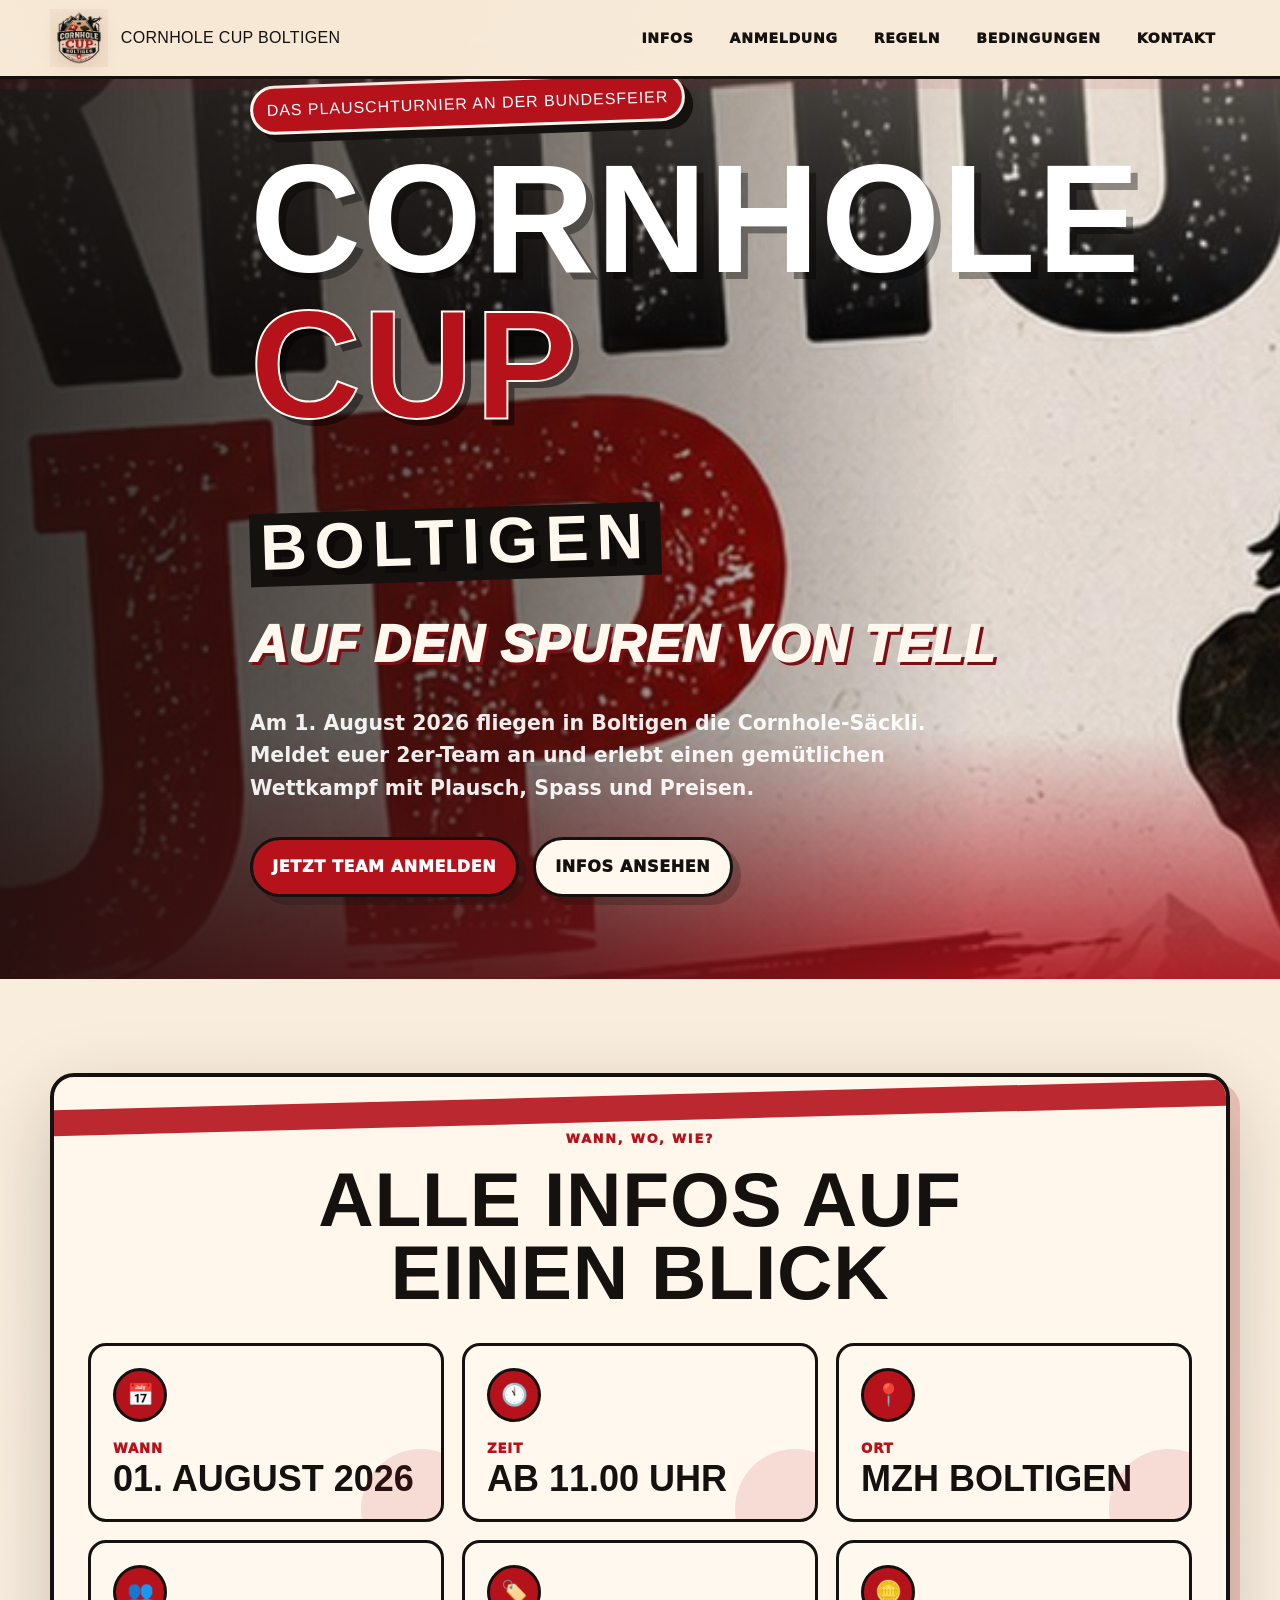
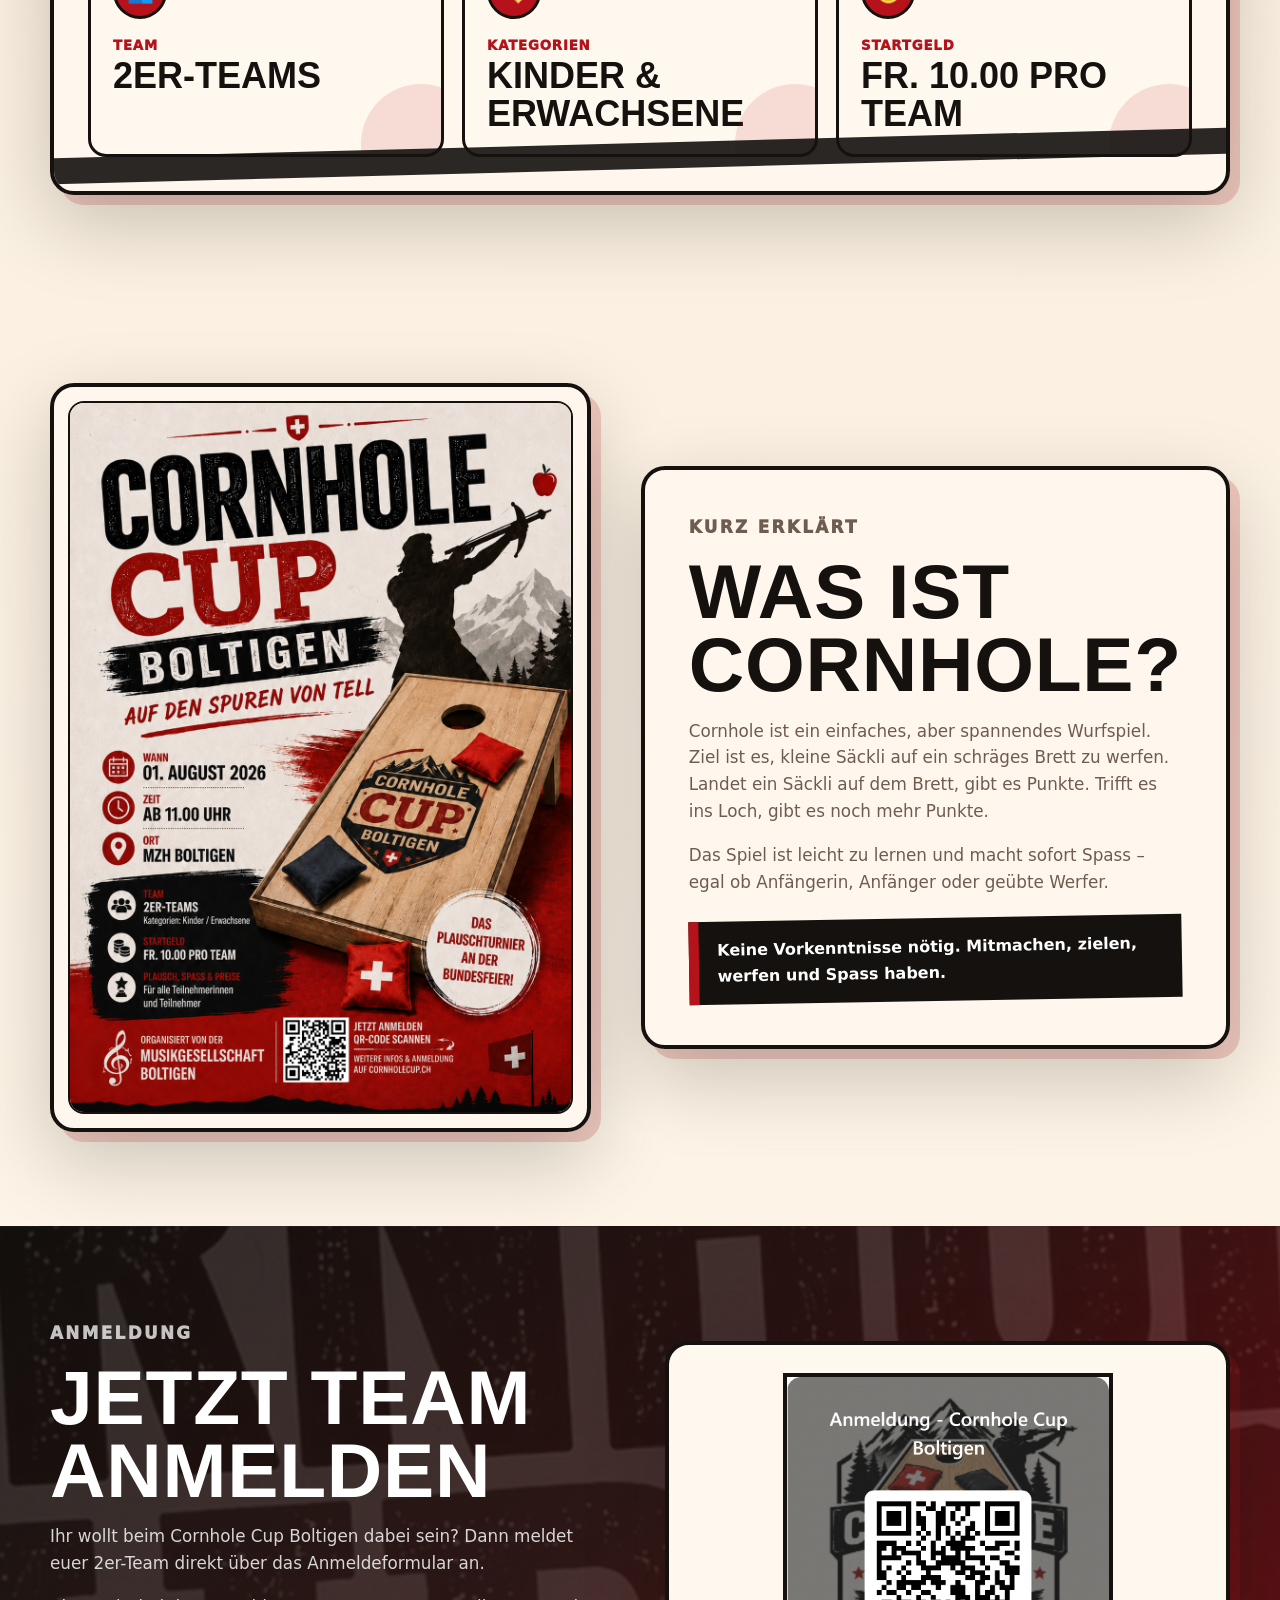
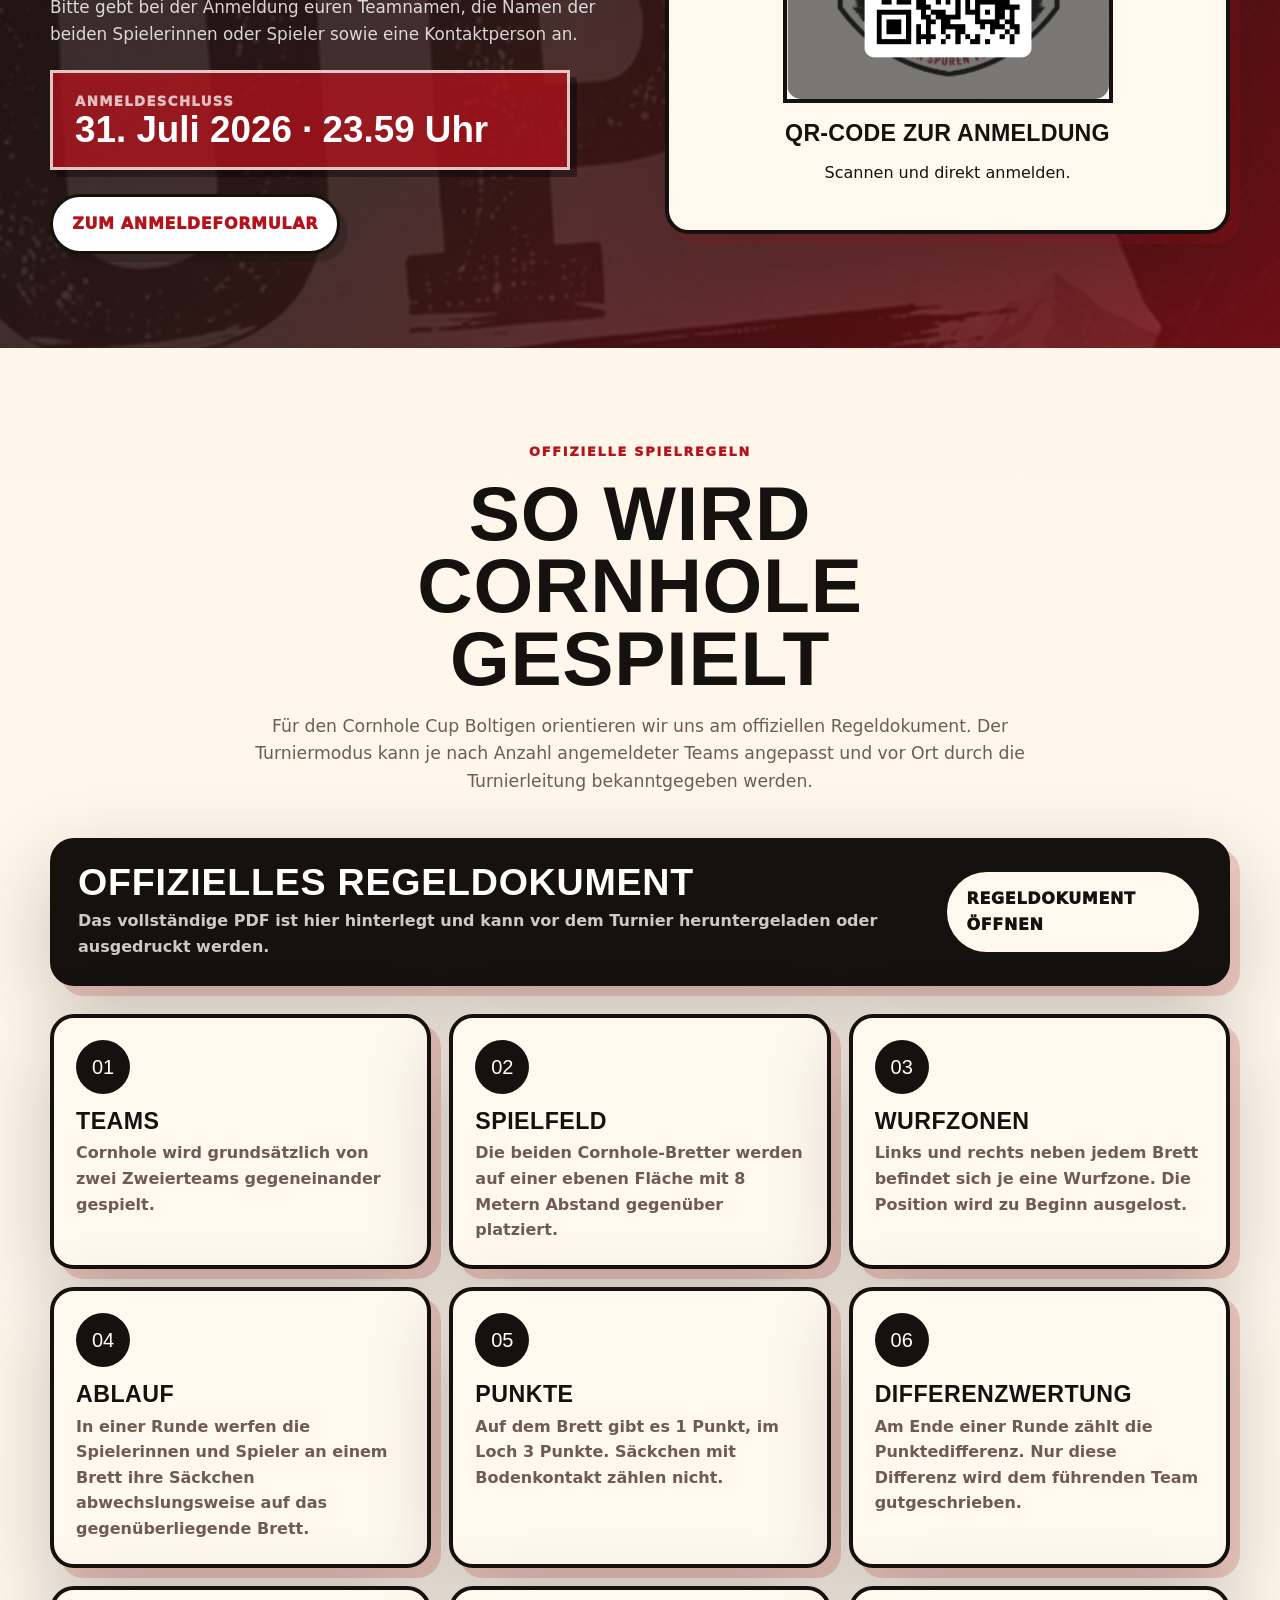
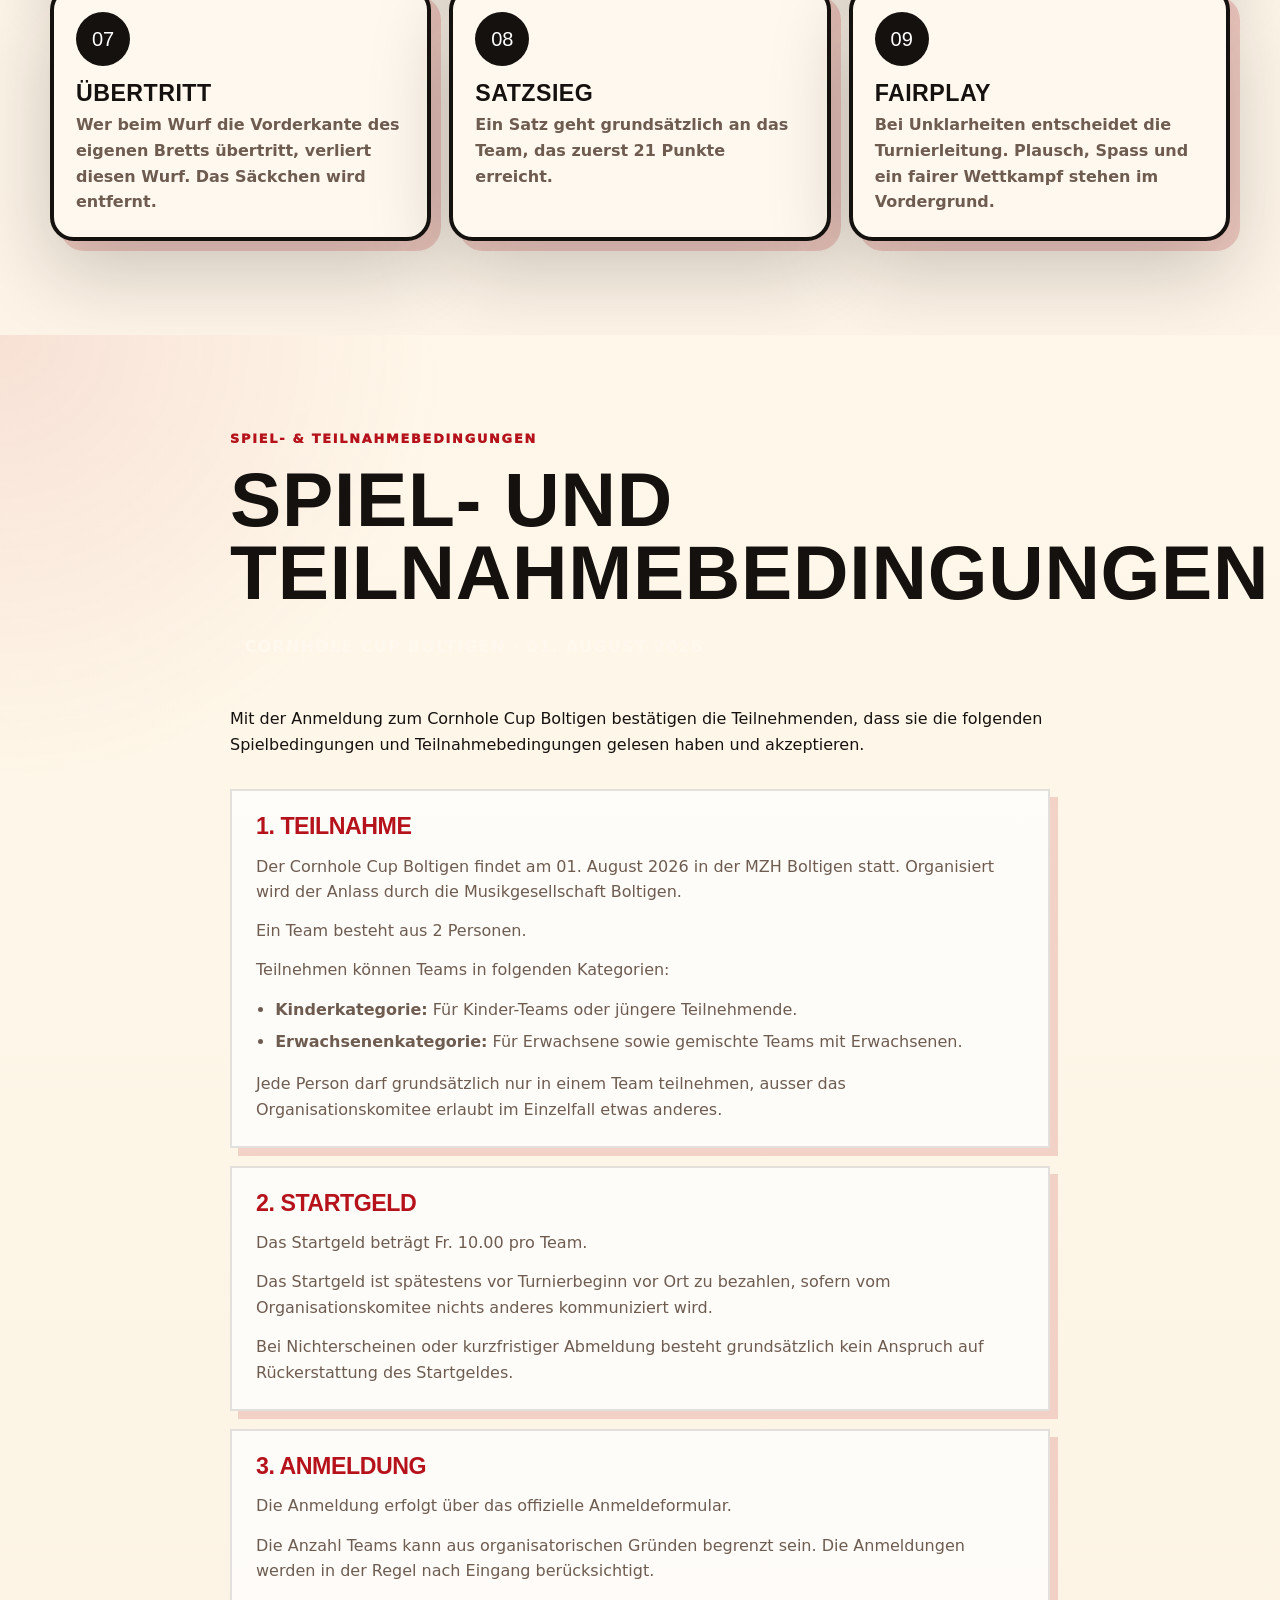
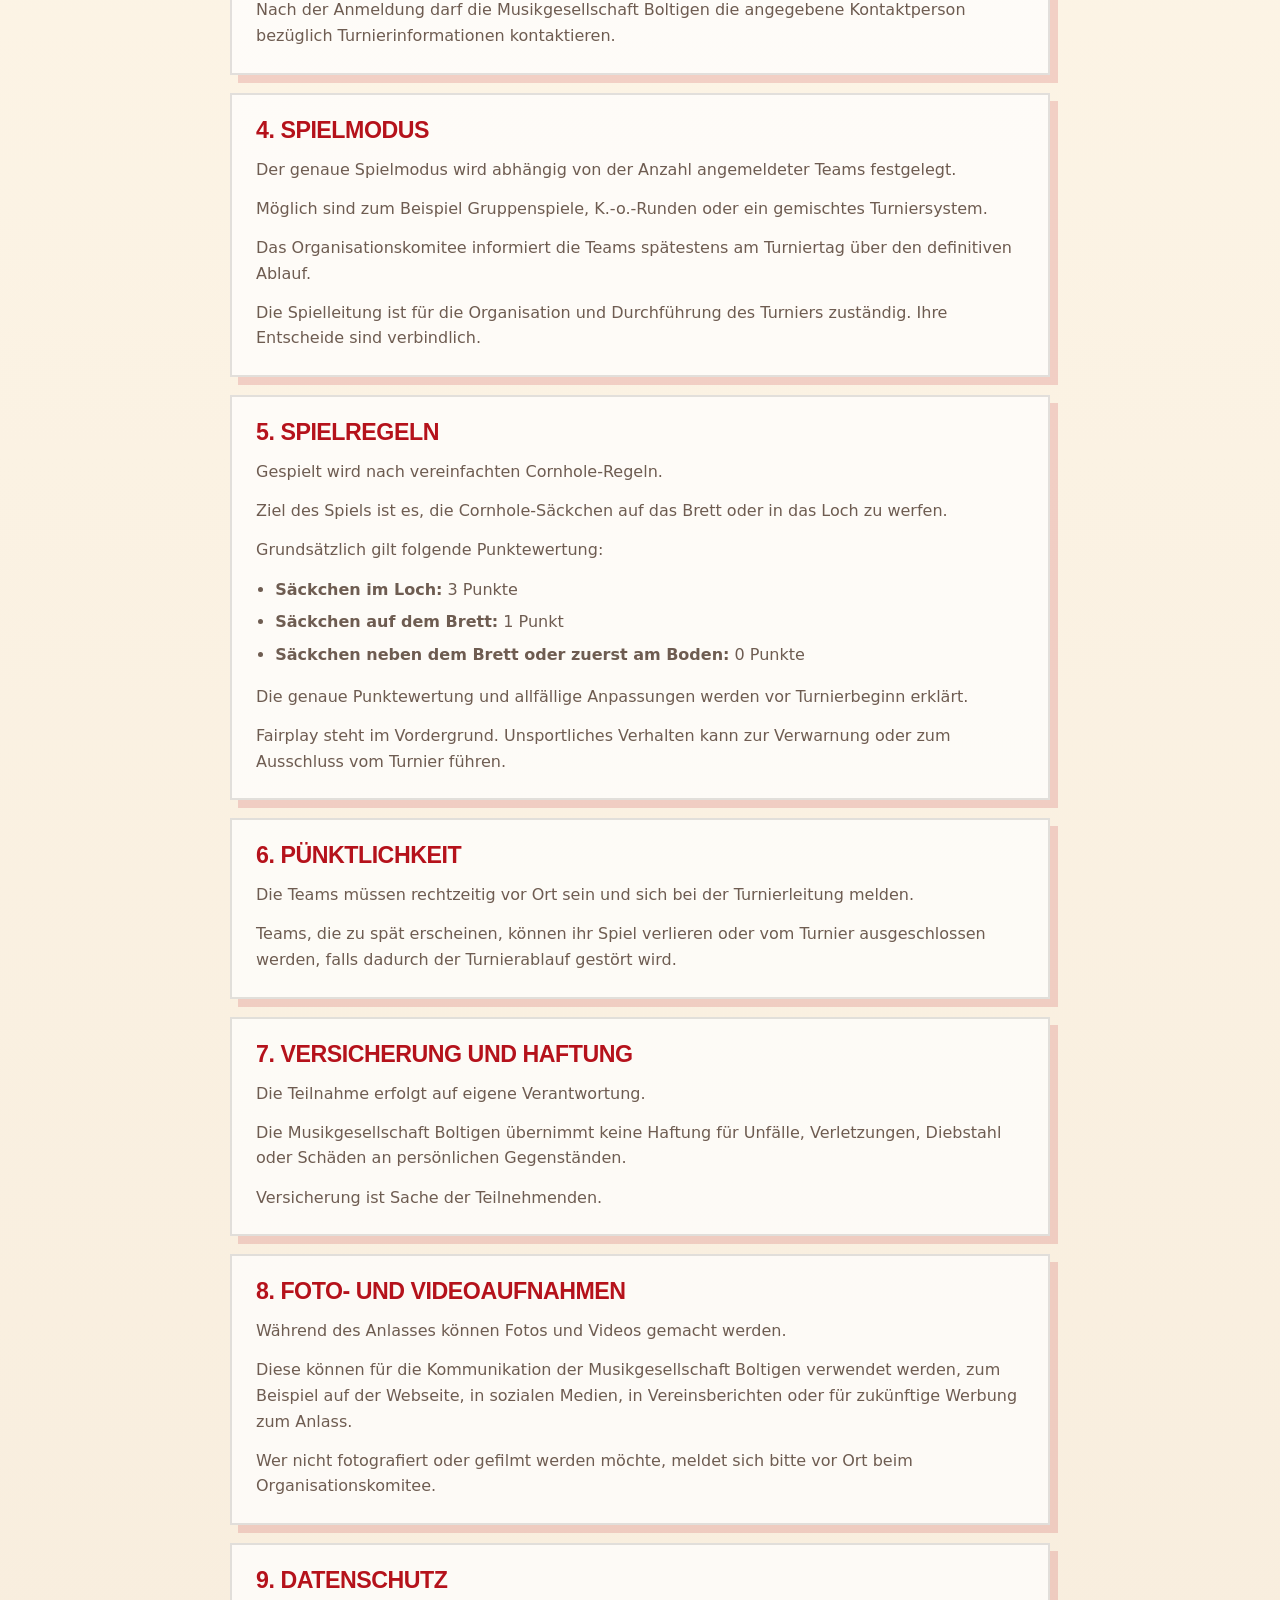
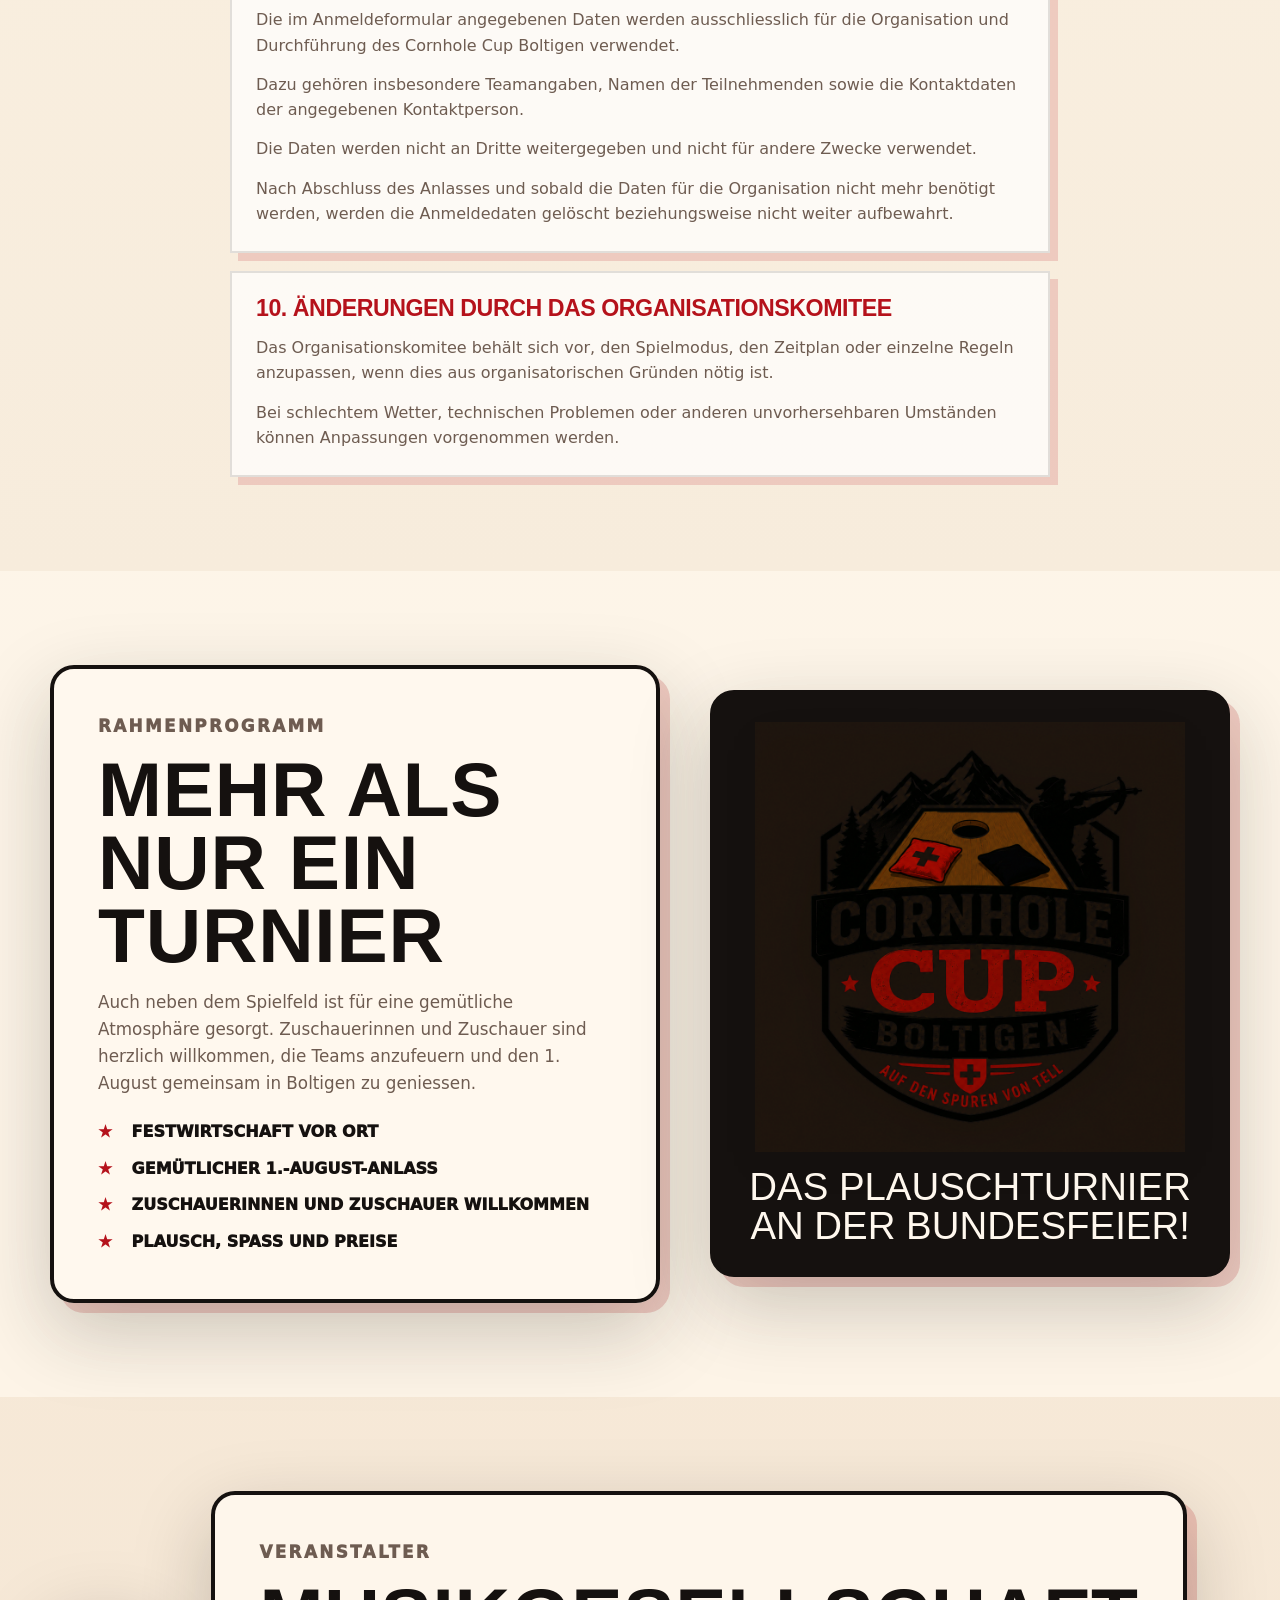
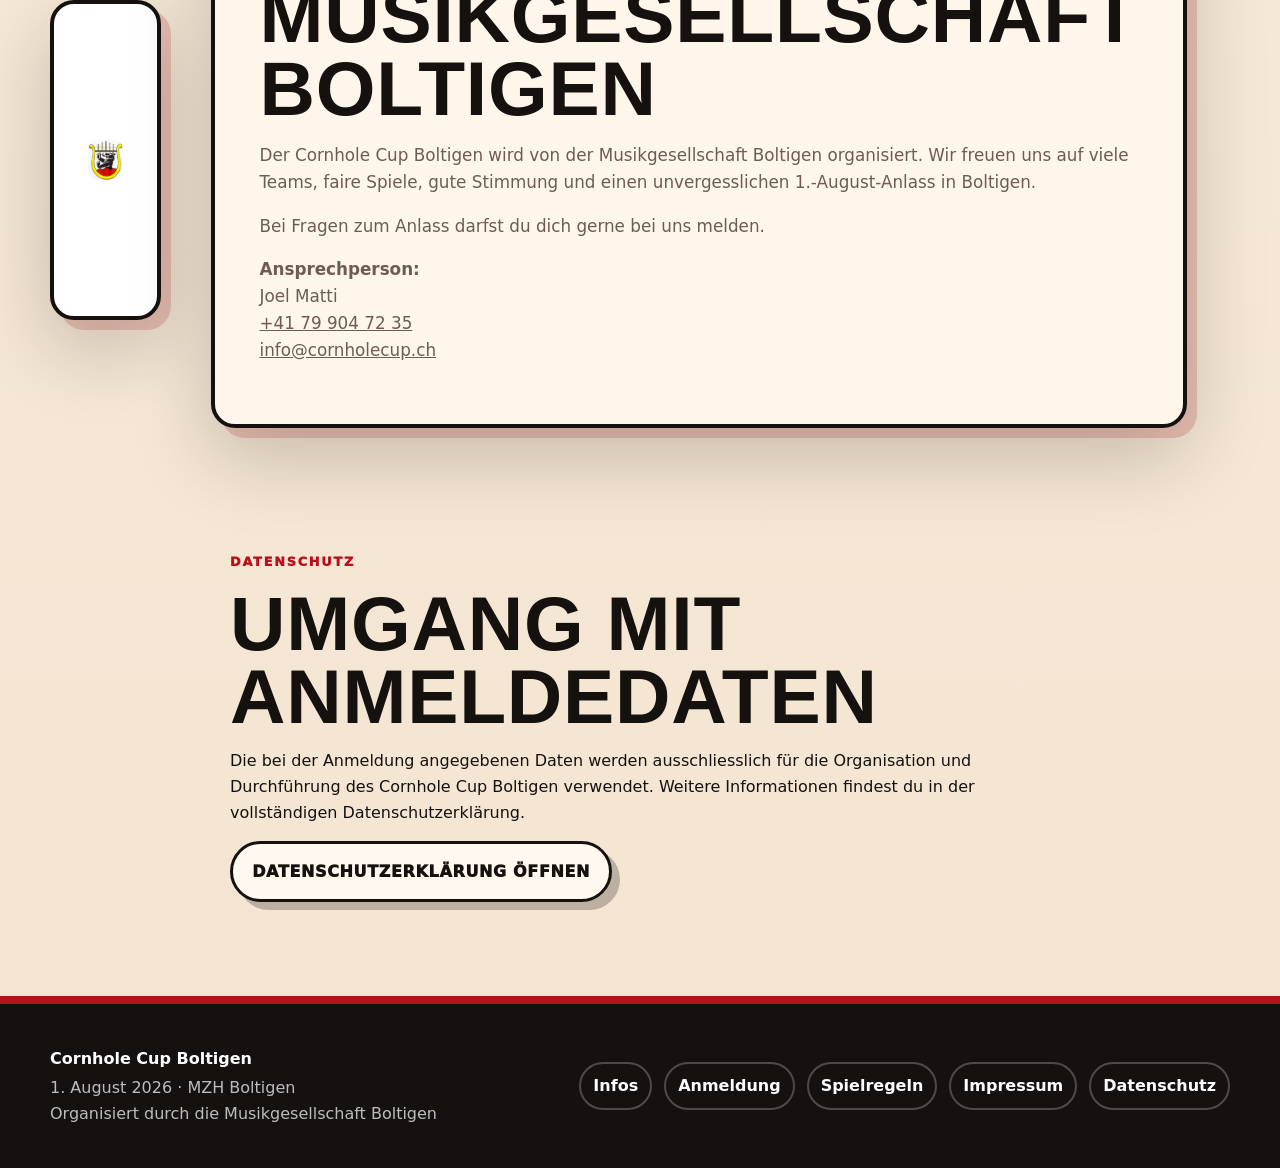
==== index.html @ d67d0577 "Update index.html" ====
<!doctype html>
<html lang="de-CH">
<head>
  <meta charset="utf-8" />
  <meta name="viewport" content="width=device-width, initial-scale=1" />
  <title>Cornhole Cup Boltigen 2026</title>
  <meta name="description" content="Cornhole Cup Boltigen am 1. August 2026 in der MZH Boltigen. Plauschturnier an der Bundesfeier für 2er-Teams, organisiert von der Musikgesellschaft Boltigen." />
  <meta name="theme-color" content="#b5121b" />
  <meta property="og:title" content="Cornhole Cup Boltigen 2026" />
  <meta property="og:description" content="Auf den Spuren von Tell: Cornhole Cup am 1. August 2026 in der MZH Boltigen. Jetzt 2er-Team anmelden." />
  <meta property="og:type" content="website" />
  <meta property="og:image" content="assets/social-teaser.jpg" />
  <link rel="icon" href="assets/favicon.svg" type="image/svg+xml" />
  <link rel="stylesheet" href="style.css" />
  <script defer src="script.js"></script>
  <script type="application/ld+json">
  {
    "@context": "https://schema.org",
    "@type": "SportsEvent",
    "name": "Cornhole Cup Boltigen",
    "description": "Cornhole Cup Boltigen am 1. August 2026 in der MZH Boltigen. 2er-Teams, Kategorien Kinder und Erwachsene, organisiert durch die Musikgesellschaft Boltigen.",
    "startDate": "2026-08-01T11:00:00+02:00",
    "eventAttendanceMode": "https://schema.org/OfflineEventAttendanceMode",
    "eventStatus": "https://schema.org/EventScheduled",
    "location": { "@type": "Place", "name": "MZH Boltigen", "address": "Boltigen, Schweiz" },
    "organizer": { "@type": "Organization", "name": "Musikgesellschaft Boltigen", "email": "info@cornholecup.ch" },
    "offers": { "@type": "Offer", "price": "10.00", "priceCurrency": "CHF", "url": "https://forms.office.com/e/dQCQEpTSBh" },
    "url": "https://forms.office.com/e/dQCQEpTSBh"
  }
  </script>
</head>
<body>
  <a class="skip-link" href="#main">Direkt zum Inhalt</a>

  <header class="site-header" id="home">
    <nav class="nav wrap" aria-label="Hauptnavigation">
      <a class="brand" href="index.html#home" aria-label="Cornhole Cup Boltigen Startseite">
        <img src="assets/logo-cornhole-cup.png" alt="Cornhole Cup Boltigen Logo" />
        <span>Cornhole Cup Boltigen</span>
      </a>
      <button class="nav-toggle" aria-expanded="false" aria-controls="nav-links">Menü</button>
      <div class="nav-links" id="nav-links">
        <a href="#infos">Infos</a>
        <a href="#anmeldung">Anmeldung</a>
        <a href="#regeln">Regeln</a>
        <a href="#bedingungen">Bedingungen</a>
        <a href="#kontakt">Kontakt</a>
      </div>
    </nav>
  </header>

  <main id="main">
    <section class="hero">
      <div class="hero-poster" role="img" aria-label="Cornhole Cup Boltigen – Auf den Spuren von Tell"></div>
      <div class="wrap hero-content reveal">
        <p class="stamp">Das Plauschturnier an der Bundesfeier</p>
        <h1><span>Cornhole</span><strong>Cup</strong><em>Boltigen</em></h1>
        <p class="slogan">Auf den Spuren von Tell</p>
        <p class="lead">Am 1. August 2026 fliegen in Boltigen die Cornhole-Säckli. Meldet euer 2er-Team an und erlebt einen gemütlichen Wettkampf mit Plausch, Spass und Preisen.</p>
        <div class="hero-actions">
          <a class="button primary" href="https://forms.office.com/r/FB6ke23KGV" target="_blank" rel="noopener">Jetzt Team anmelden</a>
          <a class="button secondary" href="#infos">Infos ansehen</a>
        </div>
      </div>
    </section>

    <section class="section quick-facts" id="infos">
      <div class="wrap">
        <div class="poster-panel reveal">
          <div class="panel-title">
            <p class="eyebrow">Wann, wo, wie?</p>
            <h2>Alle Infos auf einen Blick</h2>
          </div>
          <div class="fact-grid">
            <article class="fact"><span class="fact-icon">📅</span><small>Wann</small><strong>01. August 2026</strong></article>
            <article class="fact"><span class="fact-icon">🕚</span><small>Zeit</small><strong>ab 11.00 Uhr</strong></article>
            <article class="fact"><span class="fact-icon">📍</span><small>Ort</small><strong>MZH Boltigen</strong></article>
            <article class="fact"><span class="fact-icon">👥</span><small>Team</small><strong>2er-Teams</strong></article>
            <article class="fact"><span class="fact-icon">🏷️</span><small>Kategorien</small><strong>Kinder & Erwachsene</strong></article>
            <article class="fact"><span class="fact-icon">🪙</span><small>Startgeld</small><strong>Fr. 10.00 pro Team</strong></article>
          </div>
        </div>
      </div>
    </section>

    <section class="section split-section" id="was-ist-cornhole">
      <div class="wrap split">
        <div class="teaser-card reveal">
          <img src="assets/Flyer_V1.png" alt="Cornhole Cup Boltigen Teaser mit Board und Tell-Silhouette" />
        </div>
        <div class="text-block reveal">
          <p class="eyebrow">Kurz erklärt</p>
          <h2>Was ist Cornhole?</h2>
          <p>Cornhole ist ein einfaches, aber spannendes Wurfspiel. Ziel ist es, kleine Säckli auf ein schräges Brett zu werfen. Landet ein Säckli auf dem Brett, gibt es Punkte. Trifft es ins Loch, gibt es noch mehr Punkte.</p>
          <p>Das Spiel ist leicht zu lernen und macht sofort Spass – egal ob Anfängerin, Anfänger oder geübte Werfer.</p>
          <div class="callout">Keine Vorkenntnisse nötig. Mitmachen, zielen, werfen und Spass haben.</div>
        </div>
      </div>
    </section>

    <section class="section registration" id="anmeldung">
      <div class="wrap registration-grid">
        <div class="registration-copy reveal">
          <p class="eyebrow light">Anmeldung</p>
          <h2>Jetzt Team anmelden</h2>
          <p>Ihr wollt beim Cornhole Cup Boltigen dabei sein? Dann meldet euer 2er-Team direkt über das Anmeldeformular an.</p>
          <p>Bitte gebt bei der Anmeldung euren Teamnamen, die Namen der beiden Spielerinnen oder Spieler sowie eine Kontaktperson an.</p>
          <div class="deadline-box">
            <small>Anmeldeschluss</small>
            <strong>31. Juli 2026 · 23.59 Uhr</strong>
          </div>
          <a class="button primary light-button" href="https://forms.office.com/r/FB6ke23KGV" target="_blank" rel="noopener">Zum Anmeldeformular</a>
        </div>
        <div class="qr-card reveal">
          <img src="assets/qr-anmeldung.png" alt="QR-Code zur Anmeldung für den Cornhole Cup Boltigen" />
          <h3>QR-Code zur Anmeldung</h3>
          <p>Scannen und direkt anmelden.</p>
        </div>
      </div>
    </section>

    <section class="section rules" id="regeln">
      <div class="wrap">
        <div class="section-heading reveal">
          <p class="eyebrow">Offizielle Spielregeln</p>
          <h2>So wird Cornhole gespielt</h2>
          <p>Für den Cornhole Cup Boltigen orientieren wir uns am offiziellen Regeldokument. Der Turniermodus kann je nach Anzahl angemeldeter Teams angepasst und vor Ort durch die Turnierleitung bekanntgegeben werden.</p>
        </div>
        <div class="rules-intro reveal">
          <div>
            <strong>Offizielles Regeldokument</strong>
            <p>Das vollständige PDF ist hier hinterlegt und kann vor dem Turnier heruntergeladen oder ausgedruckt werden.</p>
          </div>
          <a class="button secondary" href="assets/sg_ch_regeln_online.pdf" target="_blank" rel="noopener">Regeldokument öffnen</a>
        </div>
        <div class="rules-grid official-rules-grid">
          <article class="rule reveal"><span>01</span><h3>Teams</h3><p>Cornhole wird grundsätzlich von zwei Zweierteams gegeneinander gespielt.</p></article>
          <article class="rule reveal"><span>02</span><h3>Spielfeld</h3><p>Die beiden Cornhole-Bretter werden auf einer ebenen Fläche mit 8 Metern Abstand gegenüber platziert.</p></article>
          <article class="rule reveal"><span>03</span><h3>Wurfzonen</h3><p>Links und rechts neben jedem Brett befindet sich je eine Wurfzone. Die Position wird zu Beginn ausgelost.</p></article>
          <article class="rule reveal"><span>04</span><h3>Ablauf</h3><p>In einer Runde werfen die Spielerinnen und Spieler an einem Brett ihre Säckchen abwechslungsweise auf das gegenüberliegende Brett.</p></article>
          <article class="rule reveal"><span>05</span><h3>Punkte</h3><p>Auf dem Brett gibt es 1 Punkt, im Loch 3 Punkte. Säckchen mit Bodenkontakt zählen nicht.</p></article>
          <article class="rule reveal"><span>06</span><h3>Differenzwertung</h3><p>Am Ende einer Runde zählt die Punktedifferenz. Nur diese Differenz wird dem führenden Team gutgeschrieben.</p></article>
          <article class="rule reveal"><span>07</span><h3>Übertritt</h3><p>Wer beim Wurf die Vorderkante des eigenen Bretts übertritt, verliert diesen Wurf. Das Säckchen wird entfernt.</p></article>
          <article class="rule reveal"><span>08</span><h3>Satzsieg</h3><p>Ein Satz geht grundsätzlich an das Team, das zuerst 21 Punkte erreicht.</p></article>
          <article class="rule reveal"><span>09</span><h3>Fairplay</h3><p>Bei Unklarheiten entscheidet die Turnierleitung. Plausch, Spass und ein fairer Wettkampf stehen im Vordergrund.</p></article>
        </div>
      </div>
    </section>

    <section class="section conditions" id="bedingungen">
      <div class="wrap narrow reveal">
        <p class="eyebrow">Spiel- & Teilnahmebedingungen</p>
        <h2>Spiel- und Teilnahmebedingungen</h2>
        <p class="conditions-intro">
          Cornhole Cup Boltigen · 01. August 2026
        </p>
    
        <p>
          Mit der Anmeldung zum Cornhole Cup Boltigen bestätigen die Teilnehmenden,
          dass sie die folgenden Spielbedingungen und Teilnahmebedingungen gelesen
          haben und akzeptieren.
        </p>
    
        <div class="conditions-list">
          <article class="condition-item">
            <h3>1. Teilnahme</h3>
            <p>
              Der Cornhole Cup Boltigen findet am 01. August 2026 in der MZH Boltigen statt.
              Organisiert wird der Anlass durch die Musikgesellschaft Boltigen.
            </p>
            <p>
              Ein Team besteht aus 2 Personen.
            </p>
            <p>
              Teilnehmen können Teams in folgenden Kategorien:
            </p>
            <ul>
              <li>
                <strong>Kinderkategorie:</strong>
                Für Kinder-Teams oder jüngere Teilnehmende.
              </li>
              <li>
                <strong>Erwachsenenkategorie:</strong>
                Für Erwachsene sowie gemischte Teams mit Erwachsenen.
              </li>
            </ul>
            <p>
              Jede Person darf grundsätzlich nur in einem Team teilnehmen, ausser das
              Organisationskomitee erlaubt im Einzelfall etwas anderes.
            </p>
          </article>
    
          <article class="condition-item">
            <h3>2. Startgeld</h3>
            <p>
              Das Startgeld beträgt Fr. 10.00 pro Team.
            </p>
            <p>
              Das Startgeld ist spätestens vor Turnierbeginn vor Ort zu bezahlen, sofern
              vom Organisationskomitee nichts anderes kommuniziert wird.
            </p>
            <p>
              Bei Nichterscheinen oder kurzfristiger Abmeldung besteht grundsätzlich kein
              Anspruch auf Rückerstattung des Startgeldes.
            </p>
          </article>
    
          <article class="condition-item">
            <h3>3. Anmeldung</h3>
            <p>
              Die Anmeldung erfolgt über das offizielle Anmeldeformular.
            </p>
            <p>
              Die Anzahl Teams kann aus organisatorischen Gründen begrenzt sein. Die
              Anmeldungen werden in der Regel nach Eingang berücksichtigt.
            </p>
            <p>
              Nach der Anmeldung darf die Musikgesellschaft Boltigen die angegebene
              Kontaktperson bezüglich Turnierinformationen kontaktieren.
            </p>
          </article>
    
          <article class="condition-item">
            <h3>4. Spielmodus</h3>
            <p>
              Der genaue Spielmodus wird abhängig von der Anzahl angemeldeter Teams festgelegt.
            </p>
            <p>
              Möglich sind zum Beispiel Gruppenspiele, K.-o.-Runden oder ein gemischtes
              Turniersystem.
            </p>
            <p>
              Das Organisationskomitee informiert die Teams spätestens am Turniertag über
              den definitiven Ablauf.
            </p>
            <p>
              Die Spielleitung ist für die Organisation und Durchführung des Turniers zuständig.
              Ihre Entscheide sind verbindlich.
            </p>
          </article>
    
          <article class="condition-item">
            <h3>5. Spielregeln</h3>
            <p>
              Gespielt wird nach vereinfachten Cornhole-Regeln.
            </p>
            <p>
              Ziel des Spiels ist es, die Cornhole-Säckchen auf das Brett oder in das Loch
              zu werfen.
            </p>
            <p>
              Grundsätzlich gilt folgende Punktewertung:
            </p>
            <ul>
              <li><strong>Säckchen im Loch:</strong> 3 Punkte</li>
              <li><strong>Säckchen auf dem Brett:</strong> 1 Punkt</li>
              <li><strong>Säckchen neben dem Brett oder zuerst am Boden:</strong> 0 Punkte</li>
            </ul>
            <p>
              Die genaue Punktewertung und allfällige Anpassungen werden vor Turnierbeginn
              erklärt.
            </p>
            <p>
              Fairplay steht im Vordergrund. Unsportliches Verhalten kann zur Verwarnung
              oder zum Ausschluss vom Turnier führen.
            </p>
          </article>
    
          <article class="condition-item">
            <h3>6. Pünktlichkeit</h3>
            <p>
              Die Teams müssen rechtzeitig vor Ort sein und sich bei der Turnierleitung melden.
            </p>
            <p>
              Teams, die zu spät erscheinen, können ihr Spiel verlieren oder vom Turnier
              ausgeschlossen werden, falls dadurch der Turnierablauf gestört wird.
            </p>
          </article>
    
          <article class="condition-item">
            <h3>7. Versicherung und Haftung</h3>
            <p>
              Die Teilnahme erfolgt auf eigene Verantwortung.
            </p>
            <p>
              Die Musikgesellschaft Boltigen übernimmt keine Haftung für Unfälle, Verletzungen,
              Diebstahl oder Schäden an persönlichen Gegenständen.
            </p>
            <p>
              Versicherung ist Sache der Teilnehmenden.
            </p>
          </article>
    
          <article class="condition-item">
            <h3>8. Foto- und Videoaufnahmen</h3>
            <p>
              Während des Anlasses können Fotos und Videos gemacht werden.
            </p>
            <p>
              Diese können für die Kommunikation der Musikgesellschaft Boltigen verwendet
              werden, zum Beispiel auf der Webseite, in sozialen Medien, in Vereinsberichten
              oder für zukünftige Werbung zum Anlass.
            </p>
            <p>
              Wer nicht fotografiert oder gefilmt werden möchte, meldet sich bitte vor Ort
              beim Organisationskomitee.
            </p>
          </article>
    
          <article class="condition-item">
            <h3>9. Datenschutz</h3>
            <p>
              Die im Anmeldeformular angegebenen Daten werden ausschliesslich für die
              Organisation und Durchführung des Cornhole Cup Boltigen verwendet.
            </p>
            <p>
              Dazu gehören insbesondere Teamangaben, Namen der Teilnehmenden sowie die
              Kontaktdaten der angegebenen Kontaktperson.
            </p>
            <p>
              Die Daten werden nicht an Dritte weitergegeben und nicht für andere Zwecke
              verwendet.
            </p>
            <p>
              Nach Abschluss des Anlasses und sobald die Daten für die Organisation nicht
              mehr benötigt werden, werden die Anmeldedaten gelöscht beziehungsweise nicht
              weiter aufbewahrt.
            </p>
          </article>
    
          <article class="condition-item">
            <h3>10. Änderungen durch das Organisationskomitee</h3>
            <p>
              Das Organisationskomitee behält sich vor, den Spielmodus, den Zeitplan oder
              einzelne Regeln anzupassen, wenn dies aus organisatorischen Gründen nötig ist.
            </p>
            <p>
              Bei schlechtem Wetter, technischen Problemen oder anderen unvorhersehbaren
              Umständen können Anpassungen vorgenommen werden.
            </p>
          </article>
        </div>
      </div>
    </section>

    <section class="section atmosphere" id="festwirtschaft">
      <div class="wrap split reverse">
        <div class="text-block reveal">
          <p class="eyebrow">Rahmenprogramm</p>
          <h2>Mehr als nur ein Turnier</h2>
          <p>Auch neben dem Spielfeld ist für eine gemütliche Atmosphäre gesorgt. Zuschauerinnen und Zuschauer sind herzlich willkommen, die Teams anzufeuern und den 1. August gemeinsam in Boltigen zu geniessen.</p>
          <ul class="check-list">
            <li>Festwirtschaft vor Ort</li>
            <li>Gemütlicher 1.-August-Anlass</li>
            <li>Zuschauerinnen und Zuschauer willkommen</li>
            <li>Plausch, Spass und Preise</li>
          </ul>
        </div>
        <div class="badge-panel reveal">
          <img src="assets/logo-cornhole-cup.png" alt="Cornhole Cup Boltigen Logo" />
          <p>Das Plauschturnier an der Bundesfeier!</p>
        </div>
      </div>
    </section>

    <section class="section organizer" id="kontakt">
      <div class="wrap organizer-grid">
        <div class="logo-panel reveal">
          <img src="assets/logo-musikgesellschaft.jpg" alt="Logo Musikgesellschaft Boltigen" />
        </div>
        <div class="text-block reveal">
          <p class="eyebrow">Veranstalter</p>
          <h2>Musikgesellschaft Boltigen</h2>
          <p>Der Cornhole Cup Boltigen wird von der Musikgesellschaft Boltigen organisiert. Wir freuen uns auf viele Teams, faire Spiele, gute Stimmung und einen unvergesslichen 1.-August-Anlass in Boltigen.</p>
          <p>Bei Fragen zum Anlass darfst du dich gerne bei uns melden.</p>
          <p class="contact-person">
            <strong>Ansprechperson:</strong><br>
            Joel Matti<br>
            <a href="tel:+41799047235">+41 79 904 72 35</a><br>
            <a href="mailto:info@cornholecup.ch">info@cornholecup.ch</a>
          </p>
        </div>
      </div>
    </section>

    <section class="section privacy" id="datenschutz">
      <div class="wrap narrow reveal">
        <p class="eyebrow">Datenschutz</p>
        <h2>Umgang mit Anmeldedaten</h2>
        <p>
          Die bei der Anmeldung angegebenen Daten werden ausschliesslich für die
          Organisation und Durchführung des Cornhole Cup Boltigen verwendet.
          Weitere Informationen findest du in der vollständigen Datenschutzerklärung.
        </p>
        <a class="button secondary" href="datenschutz.html">Datenschutzerklärung öffnen</a>
      </div>
    </section>
  </main>

  <footer class="footer">
    <div class="wrap footer-grid">
      <div>
        <strong>Cornhole Cup Boltigen</strong>
        <p>1. August 2026 · MZH Boltigen<br />Organisiert durch die Musikgesellschaft Boltigen</p>
      </div>
      <div class="footer-links">
        <a href="#infos">Infos</a>
        <a href="#anmeldung">Anmeldung</a>
        <a href="#regeln">Spielregeln</a>
        <a href="impressum.html">Impressum</a>
        <a href="datenschutz.html">Datenschutz</a>
      </div>
    </div>
  </footer>
</body>
</html>
---- style.css ----
:root {
  --red: #b5121b;
  --red-dark: #7b0f16;
  --black: #15110f;
  --cream: #f7ead8;
  --paper: #fff8ee;
  --paper-2: #efe0cd;
  --muted: #6e5c51;
  --wood: #b77a42;
  --gold: #e7b44f;
  --line: rgba(21, 17, 15, .18);
  --shadow: 0 28px 80px rgba(21, 17, 15, .22);
  --radius: 24px;
}

* { box-sizing: border-box; }
html { scroll-behavior: smooth; }
body {
  margin: 0;
  color: var(--black);
  font-family: ui-sans-serif, system-ui, -apple-system, BlinkMacSystemFont, "Segoe UI", sans-serif;
  line-height: 1.6;
  background:
    radial-gradient(circle at 20% 0%, rgba(181,18,27,.10), transparent 28rem),
    linear-gradient(180deg, var(--cream) 0%, #fff7ec 36%, #f4e5d2 100%);
}
body::before {
  content: "";
  position: fixed;
  inset: 0;
  pointer-events: none;
  opacity: .18;
  background-image:
    radial-gradient(circle at 20px 30px, rgba(21,17,15,.25) 0 1px, transparent 1px),
    radial-gradient(circle at 75px 90px, rgba(21,17,15,.18) 0 1px, transparent 1px);
  background-size: 120px 120px;
  mix-blend-mode: multiply;
}

a { color: inherit; }
img { max-width: 100%; display: block; }
.wrap { width: min(1180px, calc(100% - 40px)); margin: 0 auto; }
.narrow { width: min(820px, calc(100% - 40px)); }
.section { padding: 94px 0; position: relative; }
.skip-link { position: absolute; left: -999px; top: 1rem; z-index: 100; padding: .7rem 1rem; border-radius: 999px; background: var(--black); color: white; }
.skip-link:focus { left: 1rem; }

.site-header {
  position: sticky;
  top: 0;
  z-index: 50;
  background: rgba(247, 234, 216, .88);
  backdrop-filter: blur(18px);
  border-bottom: 3px solid var(--black);
  box-shadow: 0 10px 0 rgba(181,18,27,.08);
}
.nav { display: flex; align-items: center; justify-content: space-between; min-height: 76px; }
.brand { display: flex; align-items: center; gap: .8rem; text-decoration: none; font-family: Impact, "Arial Black", sans-serif; text-transform: uppercase; letter-spacing: .02em; }
.brand img { width: 58px; height: 58px; object-fit: contain; filter: drop-shadow(0 5px 8px rgba(0,0,0,.18)); }
.nav-links { display: flex; gap: .45rem; align-items: center; }
.nav-links a { text-decoration: none; text-transform: uppercase; font-weight: 950; font-size: .88rem; letter-spacing: .05em; padding: .65rem .9rem; border-radius: 999px; }
.nav-links a:hover { background: var(--black); color: var(--paper); }
.nav-toggle { display: none; border: 2px solid var(--black); background: var(--red); color: white; border-radius: 999px; padding: .62rem .95rem; font-weight: 950; }

.hero { min-height: 860px; display: grid; place-items: end start; position: relative; overflow: hidden; background: var(--black); }
.hero-poster { position: absolute; inset: 0; background-image: url('assets/hero-header.jpg'); background-size: cover; background-position: center top; transform: scale(1.02); }
.hero-poster::after { content: ""; position: absolute; inset: 0; background: linear-gradient(90deg, rgba(21,17,15,.88) 0%, rgba(21,17,15,.55) 42%, rgba(21,17,15,.05) 76%), linear-gradient(0deg, rgba(181,18,27,.92), transparent 28%, transparent 70%, rgba(247,234,216,.35)); }
.hero-content { position: relative; z-index: 2; padding: 0 0 82px; color: white; max-width: 780px; }
.stamp { display: inline-flex; transform: rotate(-2deg); margin: 0 0 1.2rem; padding: .55rem .85rem; border: 3px solid var(--paper); border-radius: 999px; background: var(--red); color: white; text-transform: uppercase; font-family: Impact, "Arial Black", sans-serif; letter-spacing: .06em; box-shadow: 8px 8px 0 var(--black); }
h1, h2, h3 { margin: 0; line-height: .95; font-family: Impact, "Arial Black", sans-serif; text-transform: uppercase; letter-spacing: .01em; }
h1 { font-size: clamp(4rem, 12vw, 9.6rem); text-shadow: 7px 7px 0 rgba(0,0,0,.38); }
h1 span, h1 strong, h1 em { display: block; font-style: normal; }
h1 strong { color: var(--red); -webkit-text-stroke: 2px var(--paper); text-shadow: 7px 7px 0 rgba(0,0,0,.45); }
h1 em { display: inline-block; color: var(--paper); background: var(--black); padding: .06em .16em .12em; transform: rotate(-1.8deg); font-size: .42em; letter-spacing: .12em; }
h2 { font-size: clamp(2.4rem, 6vw, 5.2rem); }
h3 { font-size: 1.45rem; }
.slogan { margin: 1.2rem 0 1rem; color: var(--paper); font-family: "Trebuchet MS", ui-sans-serif, sans-serif; font-weight: 950; font-style: italic; font-size: clamp(1.45rem, 4vw, 3.2rem); text-transform: uppercase; letter-spacing: .02em; text-shadow: 3px 3px 0 var(--red-dark); }
.lead { max-width: 690px; font-size: clamp(1.05rem, 2vw, 1.28rem); color: rgba(255,255,255,.92); font-weight: 650; }
.hero-actions { display: flex; flex-wrap: wrap; gap: .9rem; margin-top: 2rem; }
.button { display: inline-flex; align-items: center; justify-content: center; min-height: 54px; padding: .9rem 1.2rem; border: 3px solid var(--black); border-radius: 999px; text-decoration: none; text-transform: uppercase; font-weight: 1000; letter-spacing: .04em; box-shadow: 8px 8px 0 rgba(21,17,15,.25); transition: transform .18s ease, box-shadow .18s ease; }
.button:hover { transform: translate(-2px, -2px); box-shadow: 12px 12px 0 rgba(21,17,15,.28); }
.button.primary { background: var(--red); color: white; }
.button.secondary { background: var(--paper); color: var(--black); }
.button.light-button { background: white; color: var(--red); margin-top: 1.1rem; }

.eyebrow { margin: 0 0 .85rem; color: var(--red); text-transform: uppercase; font-weight: 1000; letter-spacing: .14em; font-size: .8rem; }
.eyebrow.light { color: rgba(255,255,255,.75); }
.poster-panel, .text-block, .teaser-card, .qr-card, .rule, .logo-panel, .badge-panel {
  background: rgba(255,248,238,.88);
  border: 4px solid var(--black);
  border-radius: var(--radius);
  box-shadow: var(--shadow), 10px 10px 0 rgba(181,18,27,.18);
}
.poster-panel { padding: 34px; position: relative; overflow: hidden; }
.poster-panel::before, .poster-panel::after { content: ""; position: absolute; left: -5%; right: -5%; height: 26px; background: var(--red); transform: rotate(-1.5deg); opacity: .9; }
.poster-panel::before { top: 18px; }
.poster-panel::after { bottom: 22px; background: var(--black); }
.panel-title { text-align: center; max-width: 760px; margin: 18px auto 34px; }
.fact-grid { display: grid; grid-template-columns: repeat(3, 1fr); gap: 18px; }
.fact { min-height: 160px; padding: 22px; background: var(--paper); border: 3px solid var(--black); border-radius: 18px; position: relative; overflow: hidden; }
.fact::after { content: ""; position: absolute; right: -40px; bottom: -50px; width: 120px; height: 120px; border-radius: 50%; background: rgba(181,18,27,.12); }
.fact-icon { display: inline-grid; place-items: center; width: 54px; height: 54px; margin-bottom: 16px; background: var(--red); color: white; border: 3px solid var(--black); border-radius: 50%; font-size: 1.35rem; }
.fact small { display: block; color: var(--red); text-transform: uppercase; font-weight: 1000; letter-spacing: .06em; }
.fact strong { display: block; font-family: Impact, "Arial Black", sans-serif; font-size: clamp(1.45rem, 3vw, 2.25rem); line-height: 1.05; text-transform: uppercase; }

.split, .registration-grid, .organizer-grid { display: grid; grid-template-columns: 1fr 1fr; align-items: center; gap: 50px; }
.reverse { grid-template-columns: 1.08fr .92fr; }
.teaser-card { padding: 14px; transform: rotate(-1deg); }
.teaser-card img { border-radius: 16px; border: 2px solid var(--black); }
.text-block { padding: clamp(26px, 4vw, 44px); }
.text-block p { color: var(--muted); font-size: 1.05rem; }
.callout { margin-top: 1.4rem; padding: 1rem 1.15rem; background: var(--black); color: white; border-left: 10px solid var(--red); font-weight: 900; transform: rotate(-1deg); }
.registration { background: linear-gradient(135deg, var(--black), #2d1513 45%, var(--red-dark)); color: white; overflow: hidden; }
.registration::before { content: ""; position: absolute; inset: 0; background-image: url('assets/hero-header.jpg'); background-size: cover; background-position: center; opacity: .12; filter: grayscale(1); }
.registration-grid { position: relative; z-index: 1; }
.registration-copy p { color: rgba(255,255,255,.82); font-size: 1.05rem; }
.deadline-box { width: min(520px, 100%); margin: 1.4rem 0 .4rem; padding: 18px 22px; border: 3px solid rgba(255,255,255,.75); background: rgba(181,18,27,.75); box-shadow: 7px 7px 0 rgba(0,0,0,.4); }
.deadline-box small { display: block; text-transform: uppercase; letter-spacing: .1em; font-weight: 950; color: rgba(255,255,255,.72); }
.deadline-box strong { display: block; font-family: Impact, "Arial Black", sans-serif; font-size: clamp(1.6rem, 3vw, 2.3rem); line-height: 1; }
.qr-card { background: var(--paper); color: var(--black); text-align: center; padding: 28px; transform: rotate(1deg); }
.qr-card img { width: min(330px, 100%); margin: 0 auto 1.2rem; border: 4px solid var(--black); }
.section-heading { text-align: center; max-width: 800px; margin: 0 auto 42px; }
.section-heading p:not(.eyebrow) { color: var(--muted); font-size: 1.08rem; }
.rules-grid { display: grid; grid-template-columns: repeat(3, 1fr); gap: 18px; }
.rule { padding: 22px; min-height: 160px; background: var(--paper); }
.rule span { display: inline-flex; align-items: center; justify-content: center; width: 54px; height: 54px; margin-bottom: 1rem; border-radius: 50%; background: var(--black); color: white; font-family: Impact, "Arial Black", sans-serif; font-size: 1.25rem; }
.rule p { margin: 0; color: var(--muted); font-weight: 760; }
.atmosphere { background: rgba(255,248,238,.72); }
.check-list { list-style: none; padding: 0; margin: 1.4rem 0 0; display: grid; gap: .7rem; }
.check-list li { position: relative; padding-left: 2.1rem; font-weight: 950; text-transform: uppercase; }
.check-list li::before { content: "★"; position: absolute; left: 0; top: 0; color: var(--red); }
.badge-panel { display: grid; place-items: center; padding: 28px; text-align: center; background: var(--black); color: white; transform: rotate(1deg); }
.badge-panel img { width: min(430px, 100%); filter: drop-shadow(0 14px 22px rgba(0,0,0,.35)); }
.badge-panel p { margin: 1rem 0 0; font-family: Impact, "Arial Black", sans-serif; color: var(--paper); text-transform: uppercase; font-size: clamp(1.4rem, 3vw, 2.4rem); line-height: 1; }
.organizer-grid { grid-template-columns: .72fr 1.28fr; }
.logo-panel { min-height: 320px; display: grid; place-items: center; padding: 30px; background: white; }
.logo-panel img { width: min(300px, 80%); border-radius: 8px; }
.mail-link { display: inline-flex; margin-top: 1rem; color: var(--red); text-decoration-thickness: 3px; font-weight: 1000; font-size: 1.1rem; }
.privacy { padding-top: 30px; }
.footer { padding: 42px 0; background: var(--black); color: white; border-top: 8px solid var(--red); }
.footer p { margin: .25rem 0 0; color: rgba(255,255,255,.72); }
.footer-grid { display: flex; align-items: center; justify-content: space-between; gap: 28px; }
.footer-links { display: flex; gap: .75rem; flex-wrap: wrap; }
.footer-links a { text-decoration: none; color: white; border: 2px solid rgba(255,255,255,.24); padding: .55rem .75rem; border-radius: 999px; font-weight: 850; }
.reveal { opacity: 0; transform: translateY(22px); transition: opacity .75s ease, transform .75s ease; }
.reveal.visible { opacity: 1; transform: translateY(0); }


.rules-intro {
  display: flex;
  justify-content: space-between;
  align-items: center;
  gap: 24px;
  margin: 0 0 28px;
  padding: 22px 24px;
  background: var(--black);
  color: white;
  border: 4px solid var(--black);
  border-radius: var(--radius);
  box-shadow: var(--shadow), 10px 10px 0 rgba(181,18,27,.18);
}
.rules-intro strong {
  display: block;
  font-family: Impact, "Arial Black", sans-serif;
  font-size: clamp(1.5rem, 3vw, 2.35rem);
  line-height: 1;
  text-transform: uppercase;
  letter-spacing: .02em;
}
.rules-intro p {
  margin: .45rem 0 0;
  color: rgba(255,255,255,.78);
  font-weight: 750;
}
.official-rules-grid .rule h3 {
  margin: 0 0 .55rem;
  font-family: Impact, "Arial Black", sans-serif;
  text-transform: uppercase;
  letter-spacing: .02em;
  color: var(--black);
}

@media (max-width: 940px) {
  .hero { min-height: 760px; }
  .hero-poster { background-position: 58% top; }
  .hero-poster::after { background: linear-gradient(90deg, rgba(21,17,15,.88), rgba(21,17,15,.55)), linear-gradient(0deg, rgba(181,18,27,.82), transparent 44%); }
  .fact-grid, .rules-grid { grid-template-columns: repeat(2, 1fr); }
  .rules-intro { align-items: flex-start; flex-direction: column; }
  .split, .registration-grid, .organizer-grid, .reverse { grid-template-columns: 1fr; }
}
@media (max-width: 700px) {
  .wrap { width: min(100% - 28px, 1180px); }
  .section { padding: 70px 0; }
  .nav-toggle { display: inline-flex; }
  .brand span { display: none; }
  .nav-links { position: absolute; top: 76px; left: 14px; right: 14px; flex-direction: column; align-items: stretch; padding: 14px; background: var(--paper); border: 3px solid var(--black); border-radius: 20px; box-shadow: var(--shadow); transform-origin: top; transform: scaleY(0); opacity: 0; pointer-events: none; transition: .2s ease; }
  .nav-links.open { transform: scaleY(1); opacity: 1; pointer-events: auto; }
  .nav-links a { padding: .9rem 1rem; }
  .hero { min-height: 700px; }
  .hero-content { padding-bottom: 48px; }
  h1 { font-size: clamp(3.8rem, 20vw, 6rem); }
  h1 em { font-size: .48em; }
  .hero-actions .button, .button.light-button { width: 100%; }
  .fact-grid, .rules-grid { grid-template-columns: 1fr; }
  .poster-panel { padding: 22px; }
  .footer-grid { flex-direction: column; align-items: flex-start; }
}
@media (prefers-reduced-motion: reduce) {
  html { scroll-behavior: auto; }
  .reveal, .button { transition: none; }
  .button:hover { transform: none; }
}

.conditions {
  background:
    radial-gradient(circle at top left, rgba(185, 20, 32, .10), transparent 28rem),
    linear-gradient(180deg, #fff8ea 0%, #f7ecdc 100%);
}

.conditions .narrow {
  max-width: 940px;
}

.conditions h2 {
  text-transform: uppercase;
}

.conditions-intro {
  display: inline-block;
  margin: 1rem 0 1.4rem;
  padding: .55rem .9rem;
  background: var(--ink);
  color: var(--paper);
  font-weight: 900;
  text-transform: uppercase;
  letter-spacing: .08em;
}

.conditions-list {
  display: grid;
  gap: 18px;
  margin-top: 2rem;
}

.condition-item {
  padding: 24px;
  background: rgba(255, 255, 255, .72);
  border: 2px solid rgba(27, 22, 18, .12);
  box-shadow: 8px 8px 0 rgba(185, 20, 32, .16);
}

.condition-item h3 {
  margin-bottom: 1rem;
  color: var(--red);
  text-transform: uppercase;
  letter-spacing: -.02em;
}

.condition-item p {
  margin: 0 0 .85rem;
  color: var(--muted);
}

.condition-item p:last-child {
  margin-bottom: 0;
}

.condition-item ul {
  margin: .5rem 0 1rem;
  padding-left: 1.2rem;
  color: var(--muted);
}

.condition-item li {
  margin-bottom: .45rem;
}

.condition-item strong {
  color: var(--ink);
}

@media (max-width: 700px) {
  .condition-item {
    padding: 18px;
    box-shadow: 5px 5px 0 rgba(185, 20, 32, .16);
  }

  .conditions-intro {
    font-size: .85rem;
  }
}

.legal-hero {
  padding: 110px 0 78px;
  background:
    linear-gradient(90deg, rgba(13, 11, 10, .82), rgba(13, 11, 10, .38)),
    url("assets/01_ms_forms_header_1600x400.png") center / cover no-repeat;
  color: var(--paper);
}

.legal-hero h1 {
  max-width: 980px;
  text-transform: uppercase;
  color: var(--paper);
}

.legal-hero .lead {
  max-width: 780px;
  color: rgba(255, 247, 232, .88);
}

.legal-page {
  background:
    radial-gradient(circle at top left, rgba(185, 20, 32, .10), transparent 28rem),
    linear-gradient(180deg, #fff8ea 0%, #f7ecdc 100%);
}

.legal-page .narrow {
  max-width: 940px;
}

.legal-block {
  margin-bottom: 20px;
  padding: 26px;
  background: rgba(255, 255, 255, .74);
  border: 2px solid rgba(27, 22, 18, .12);
  box-shadow: 8px 8px 0 rgba(185, 20, 32, .16);
}

.legal-block h2 {
  margin-bottom: 1rem;
  color: var(--red);
  text-transform: uppercase;
  font-size: clamp(1.45rem, 3vw, 2.3rem);
}

.legal-block p {
  margin: 0 0 .9rem;
  color: var(--muted);
}

.legal-block p:last-child {
  margin-bottom: 0;
}

.legal-block a {
  color: var(--red);
  font-weight: 900;
  text-decoration-thickness: 2px;
}

.legal-actions {
  display: flex;
  flex-wrap: wrap;
  gap: 12px;
  margin-top: 34px;
}

@media (max-width: 700px) {
  .legal-hero {
    padding: 86px 0 58px;
  }

  .legal-block {
    padding: 20px;
    box-shadow: 5px 5px 0 rgba(185, 20, 32, .16);
  }

  .legal-actions .button {
    width: 100%;
  }
}
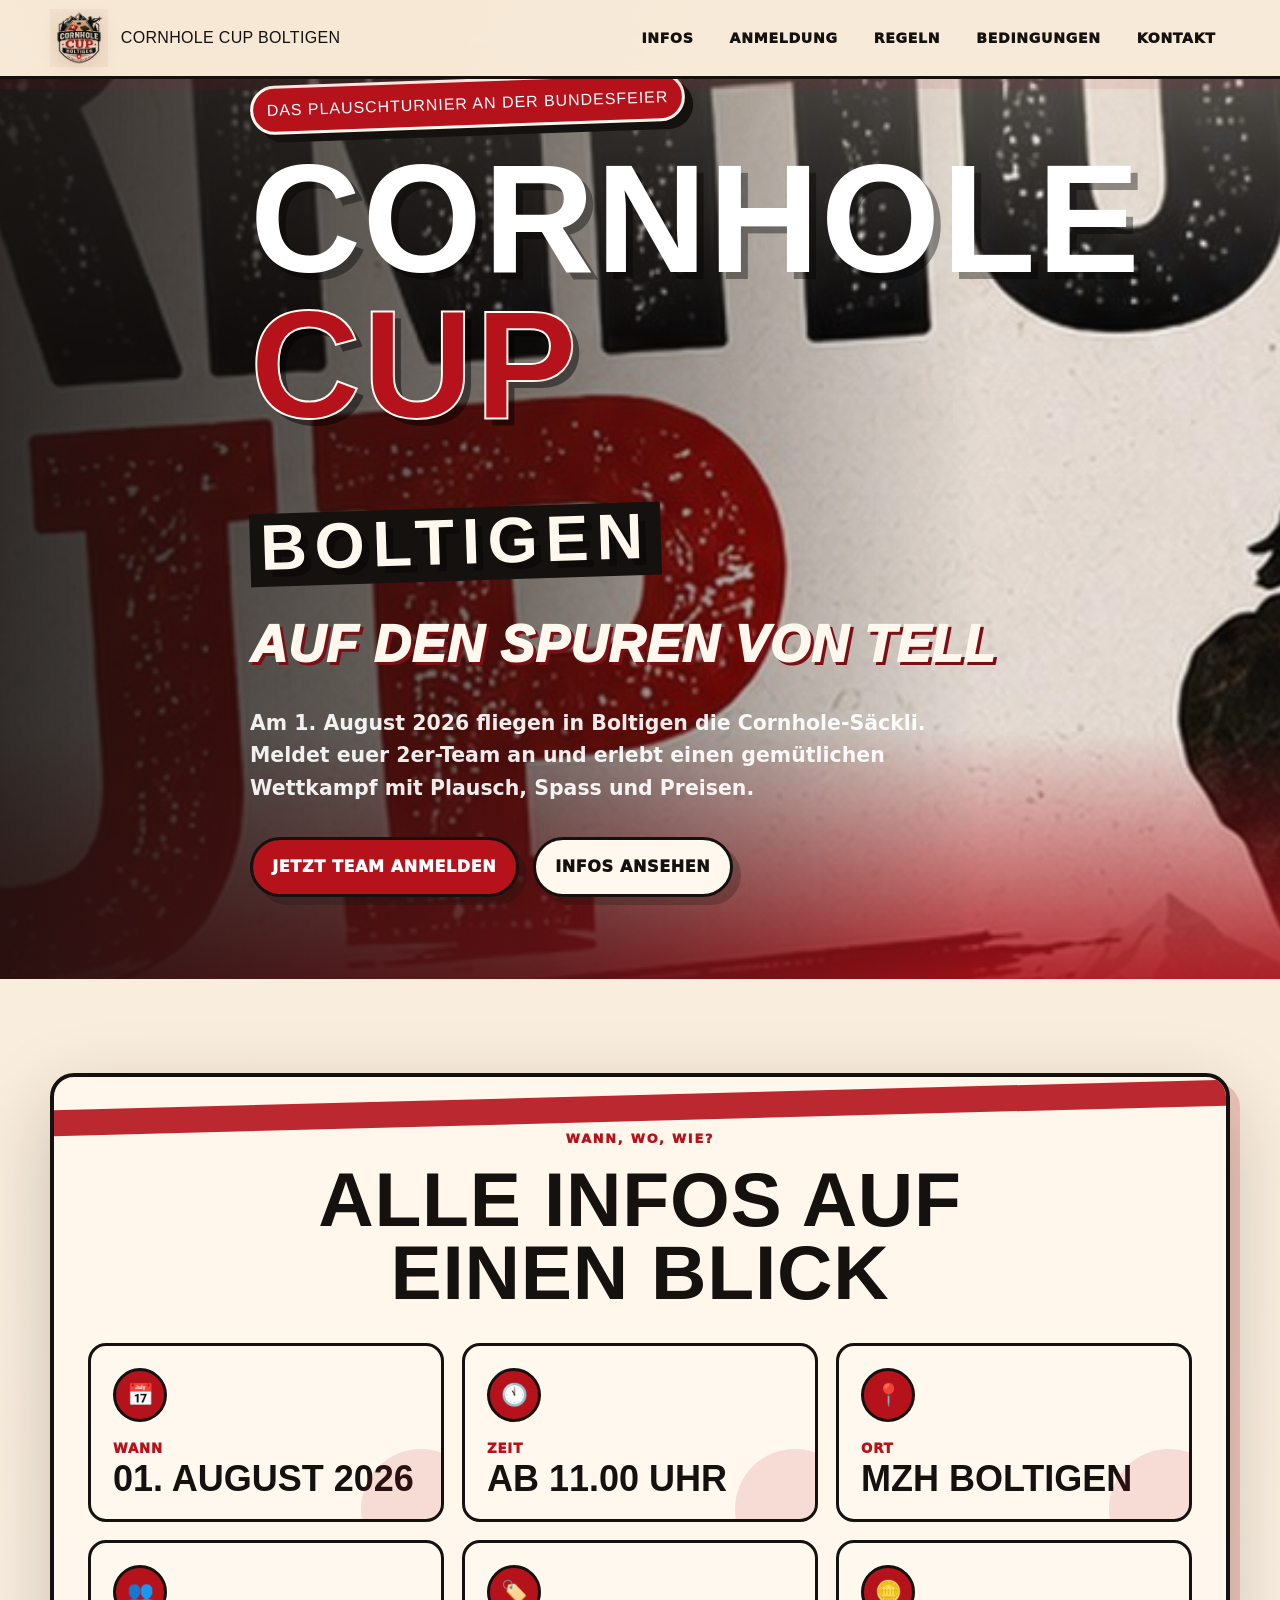
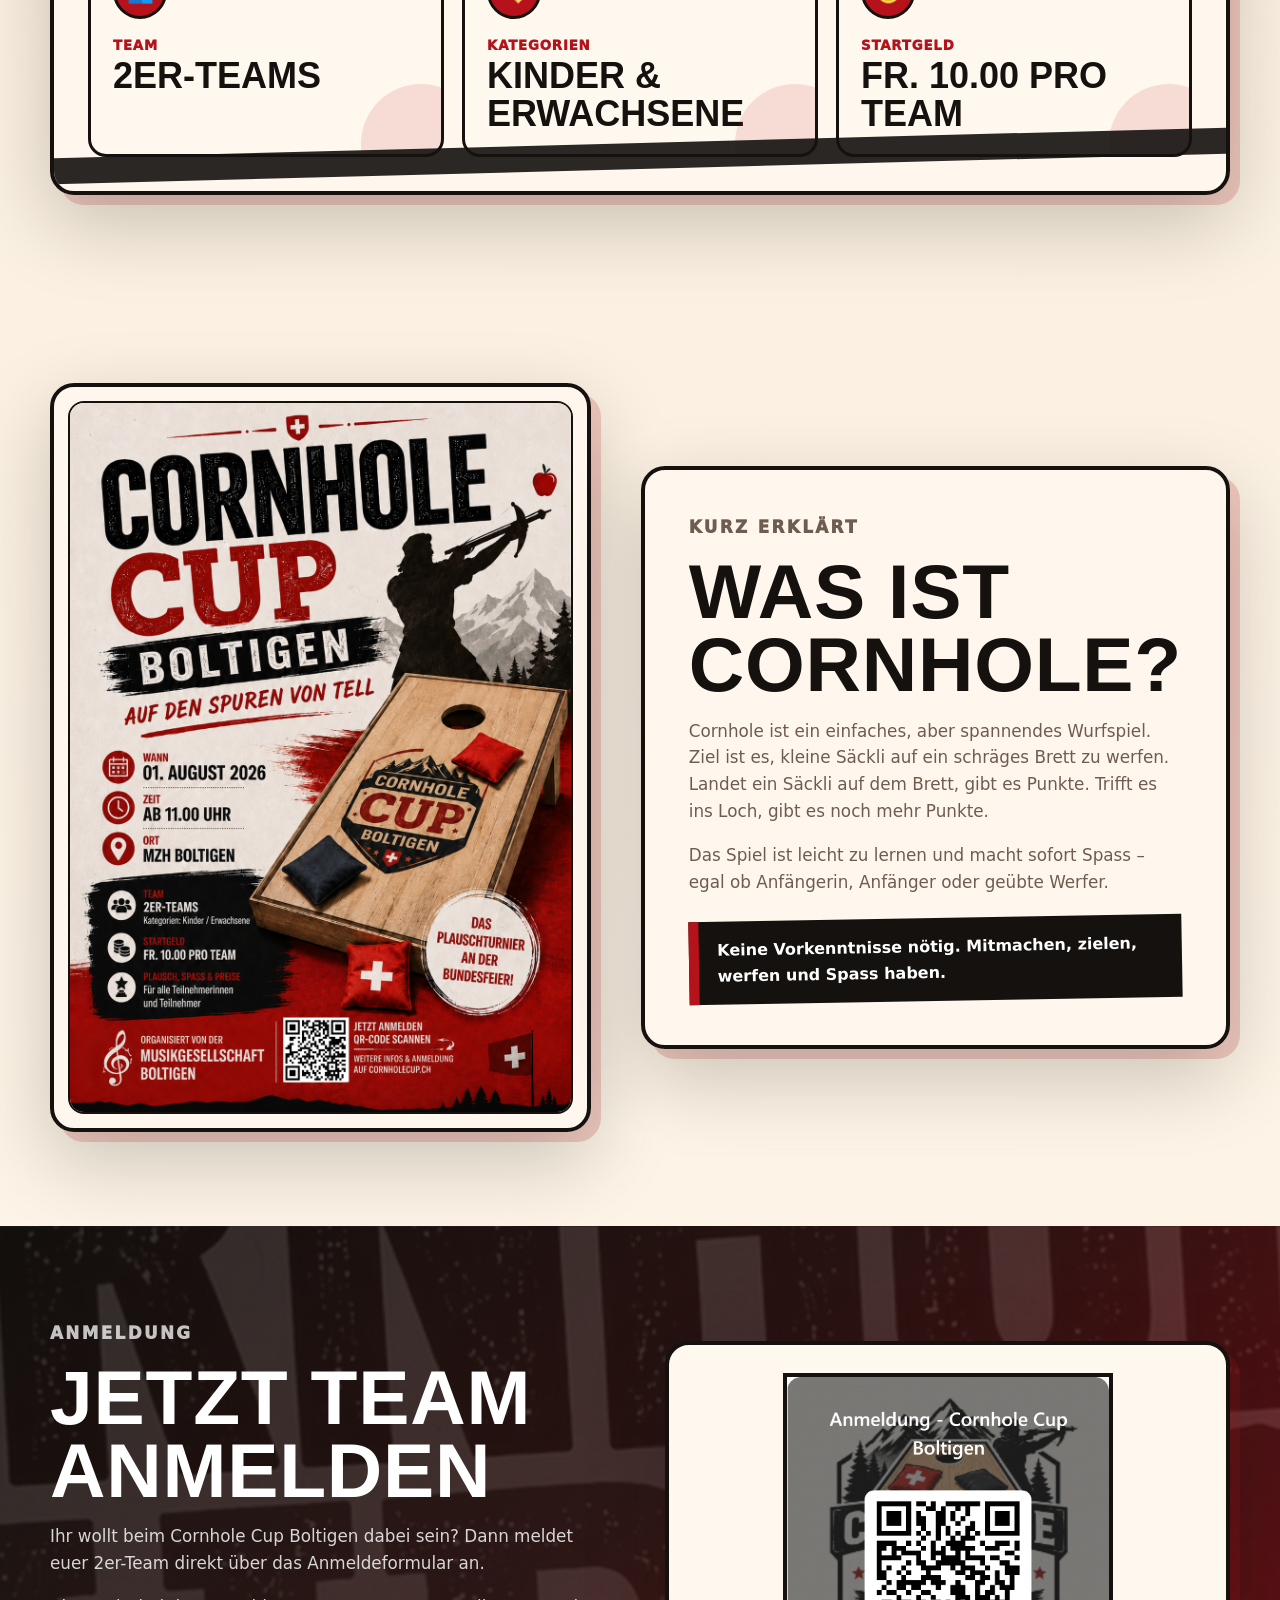
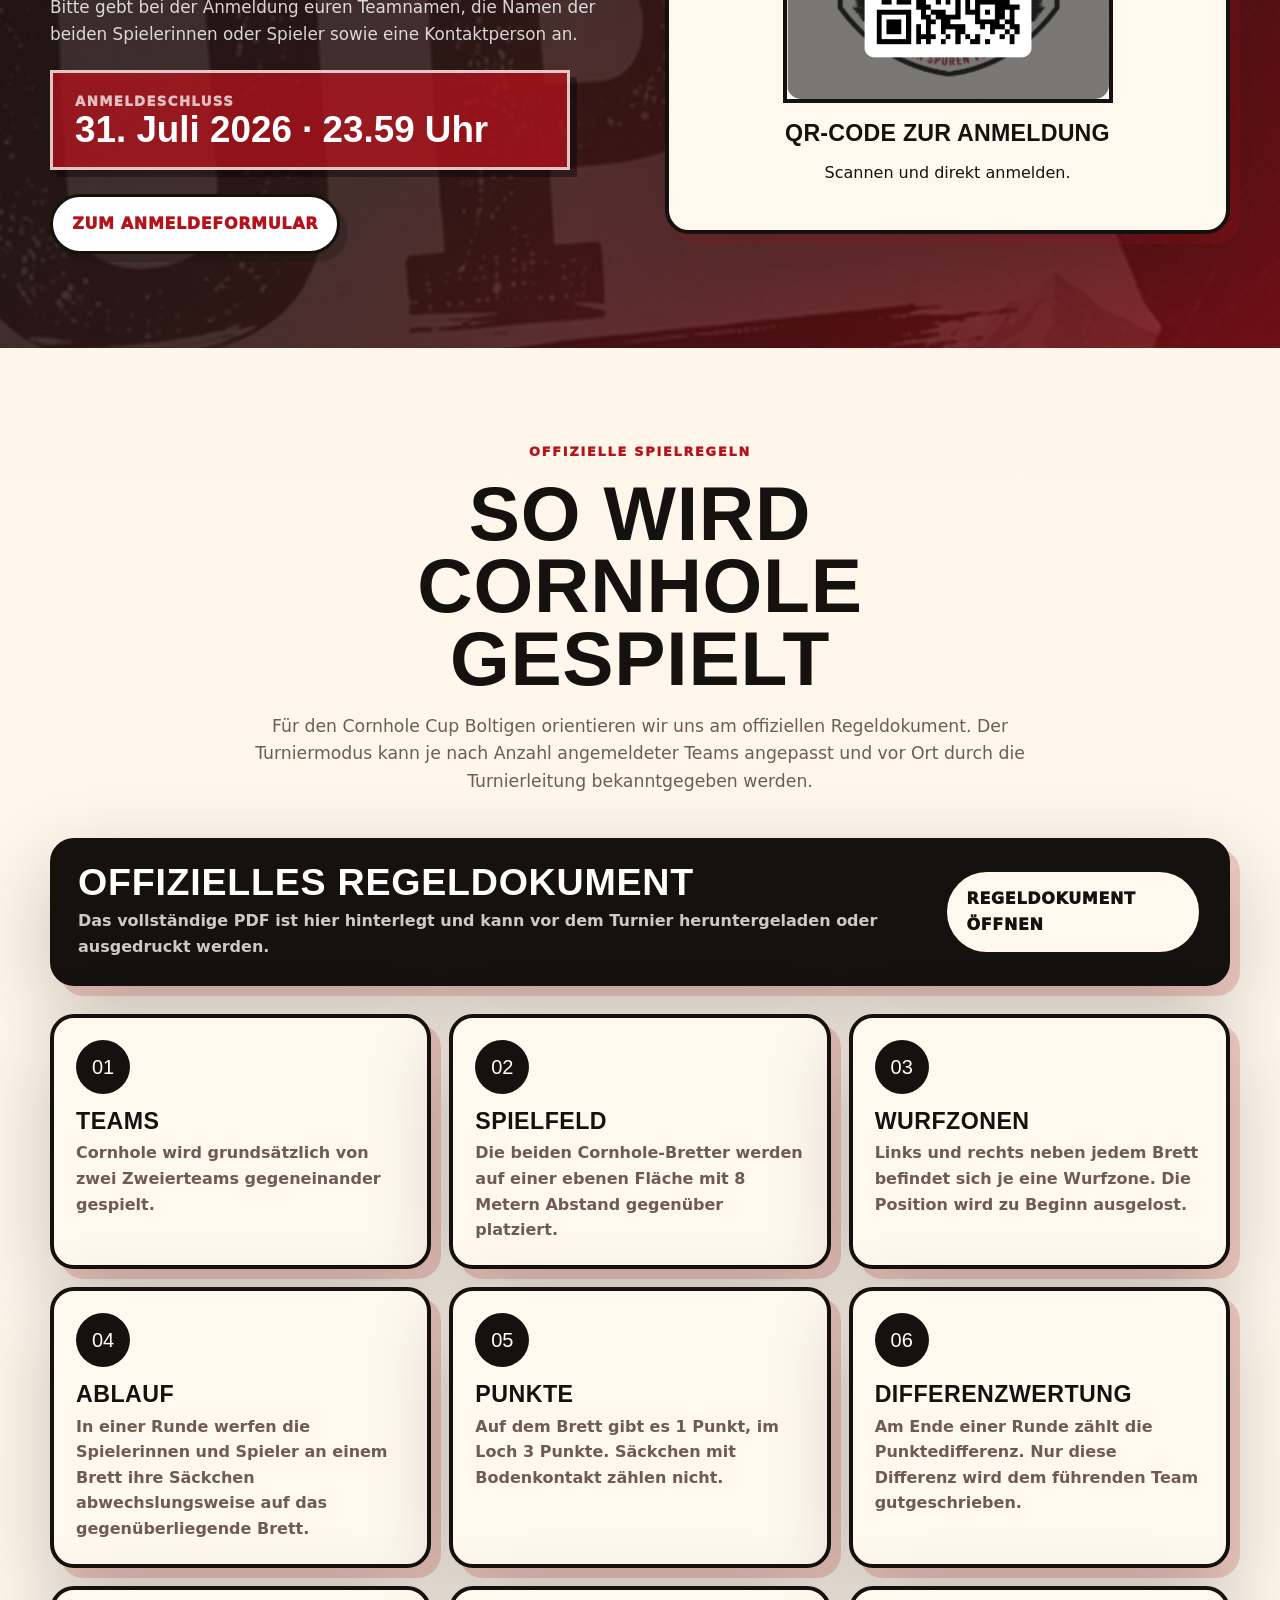
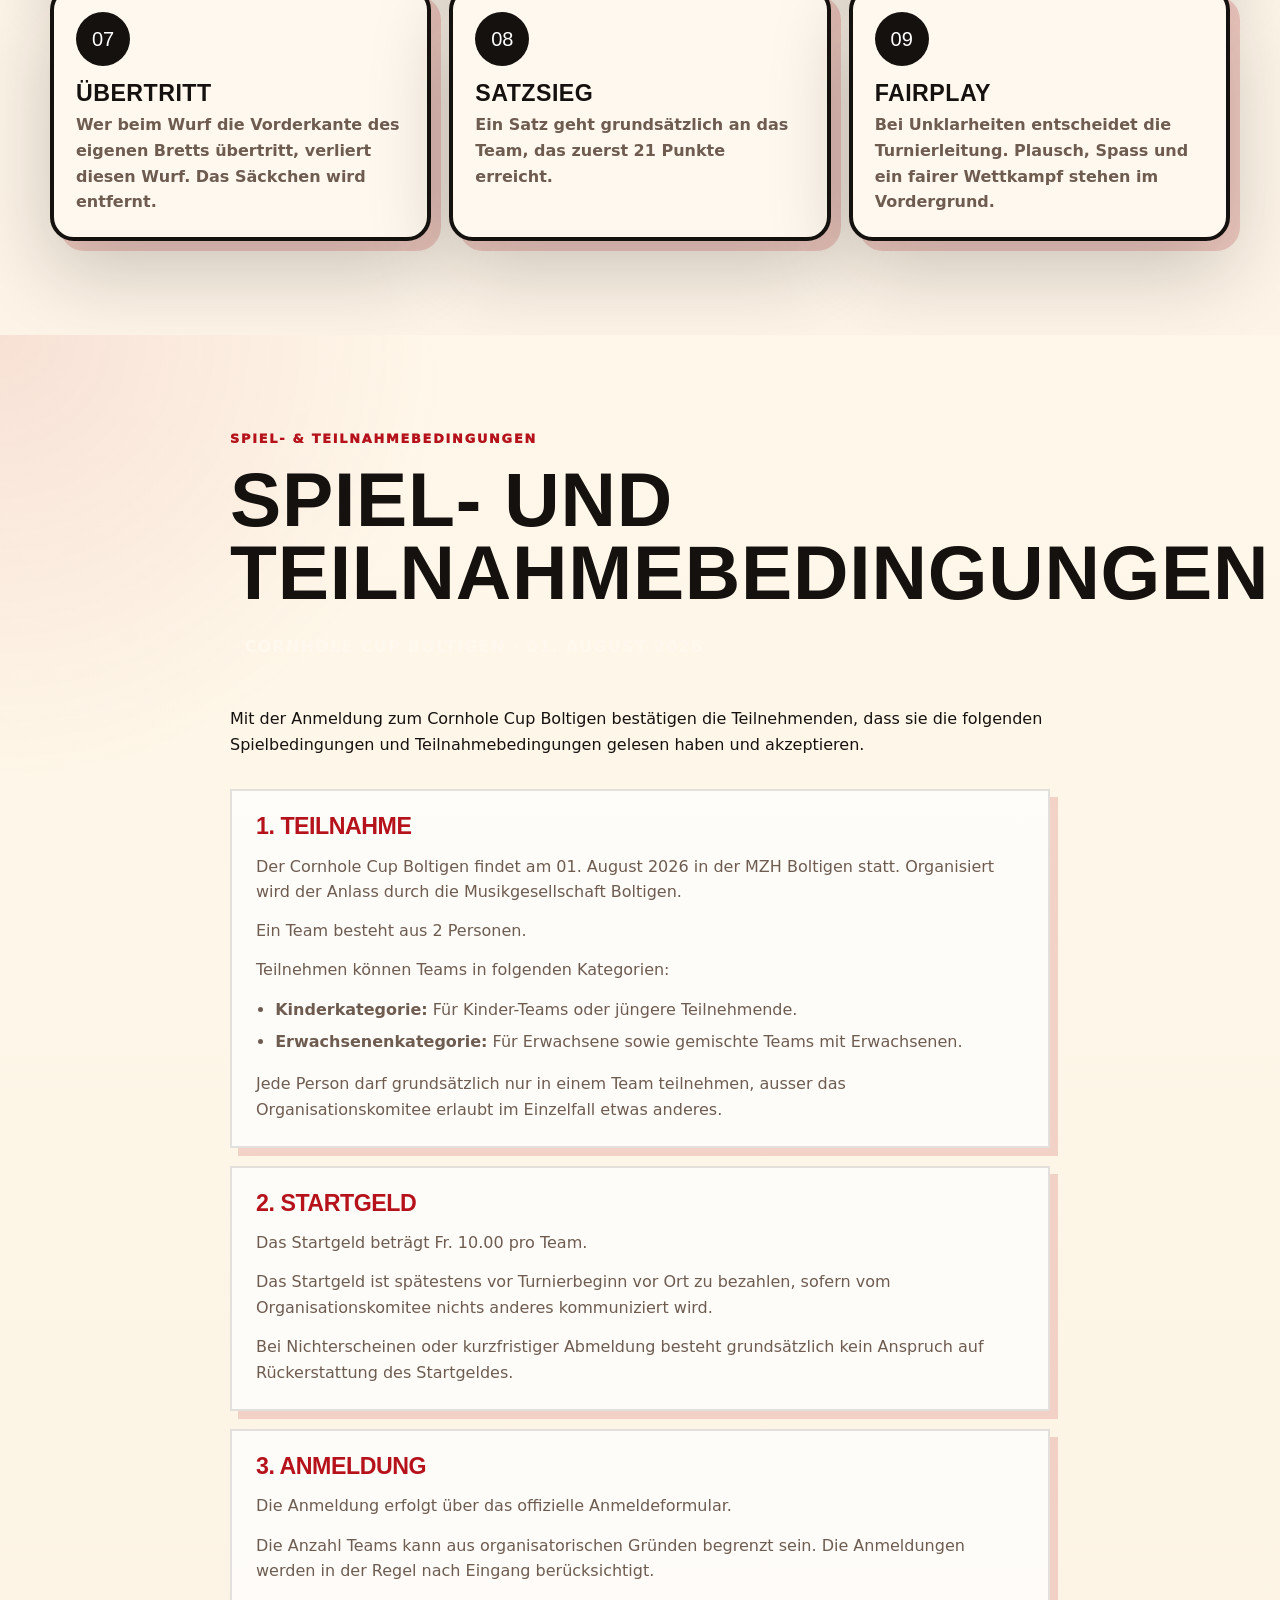
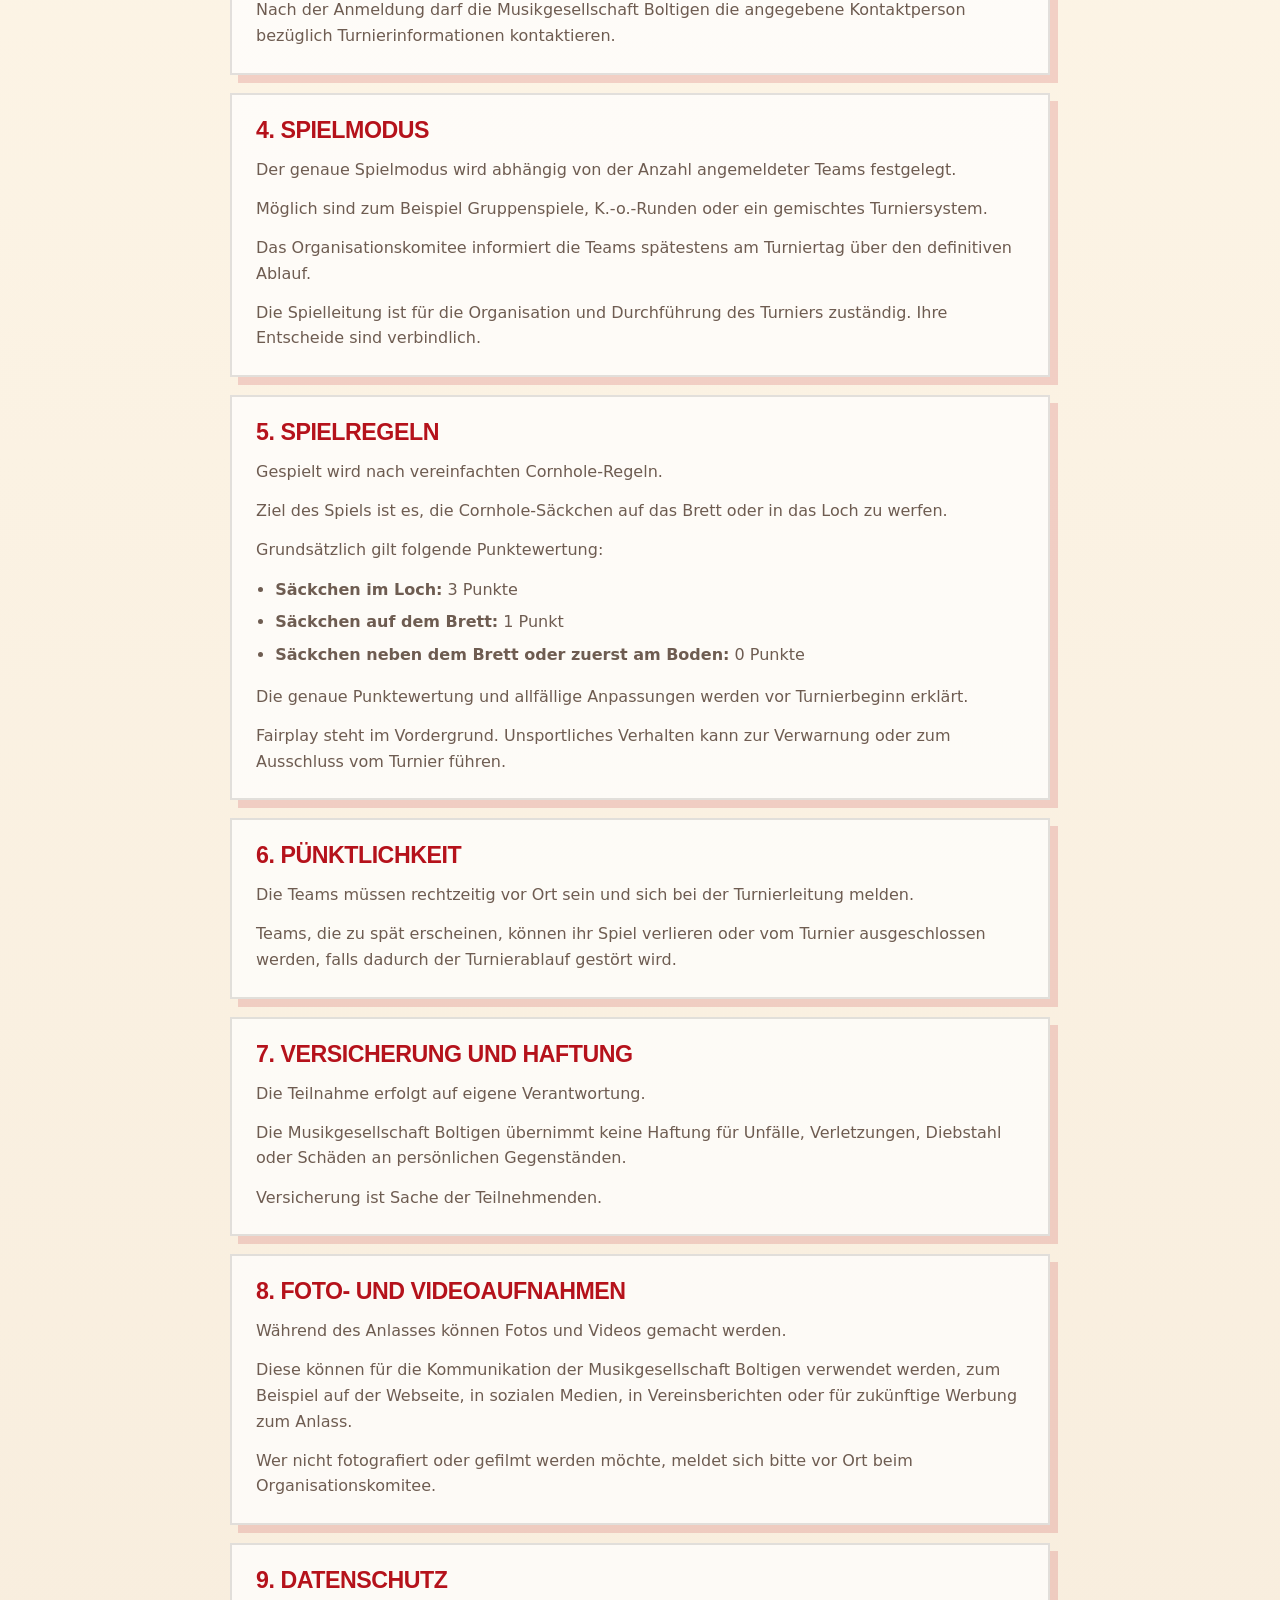
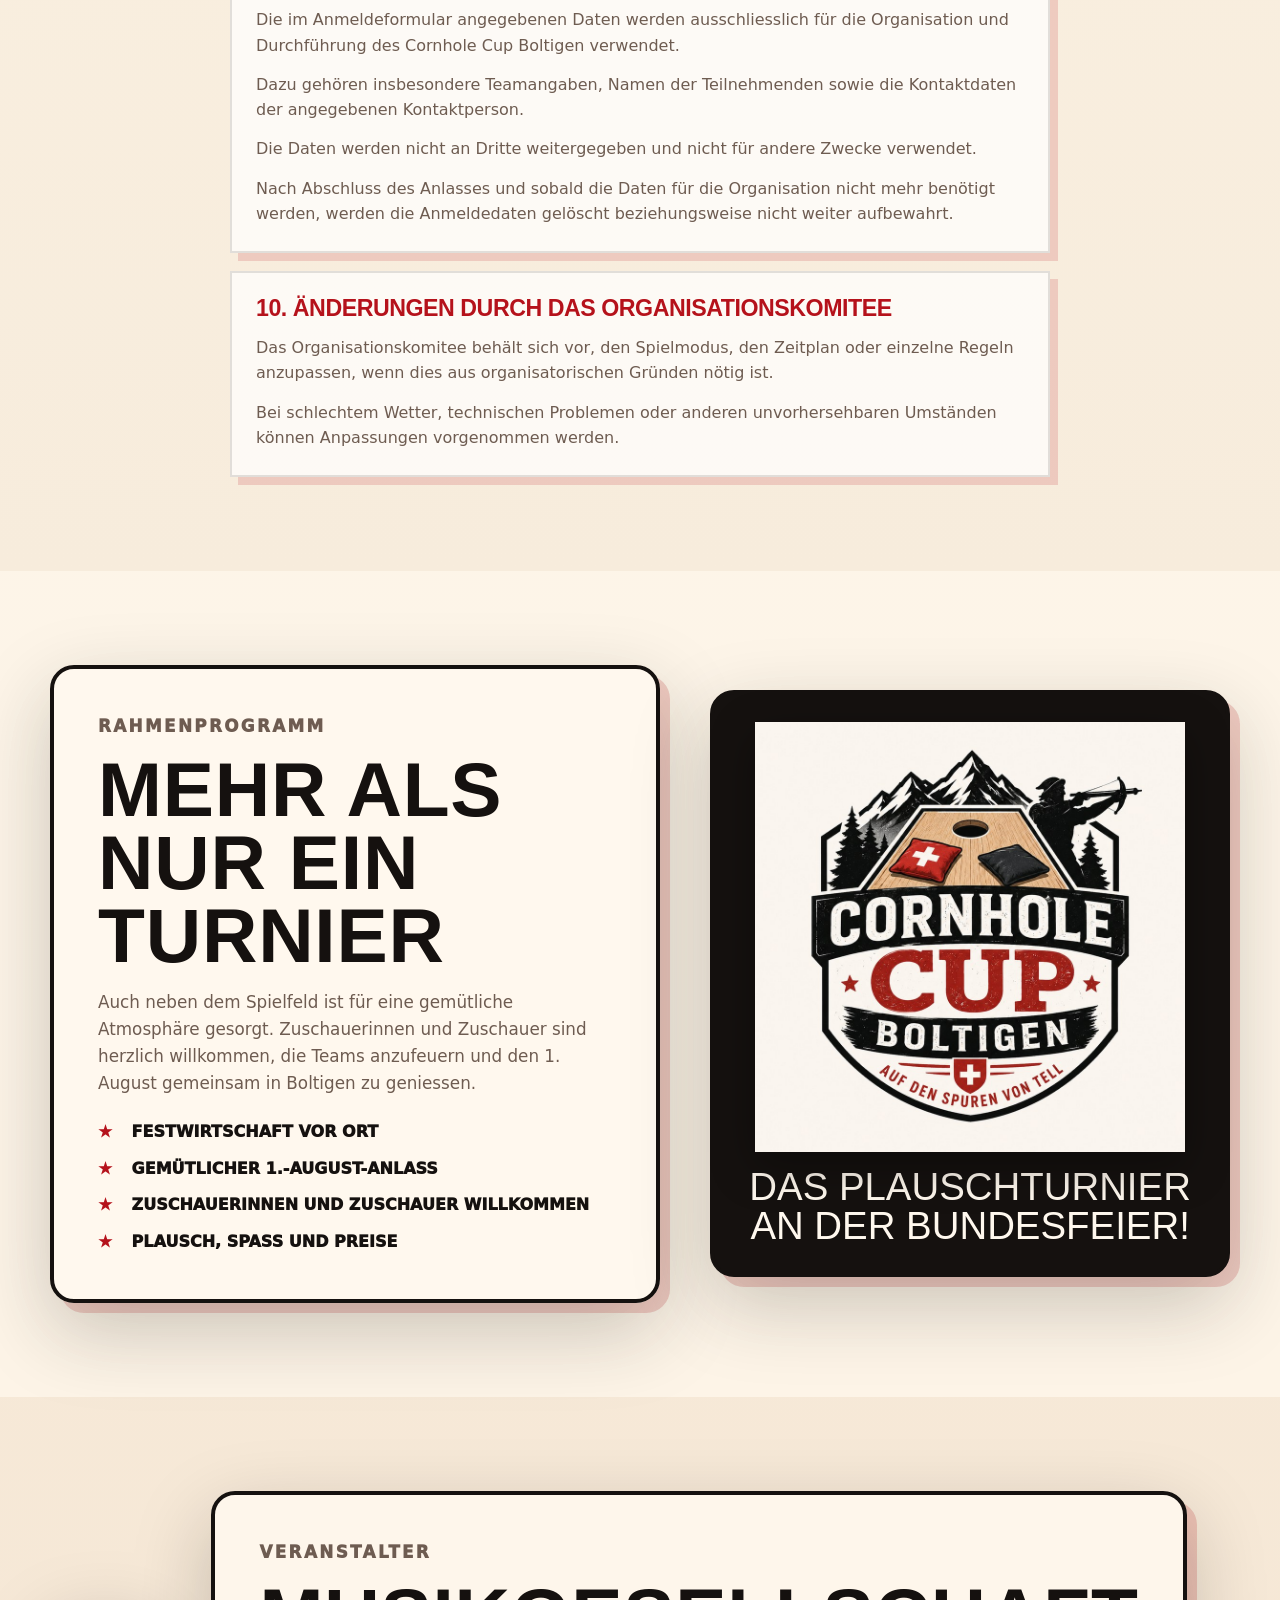
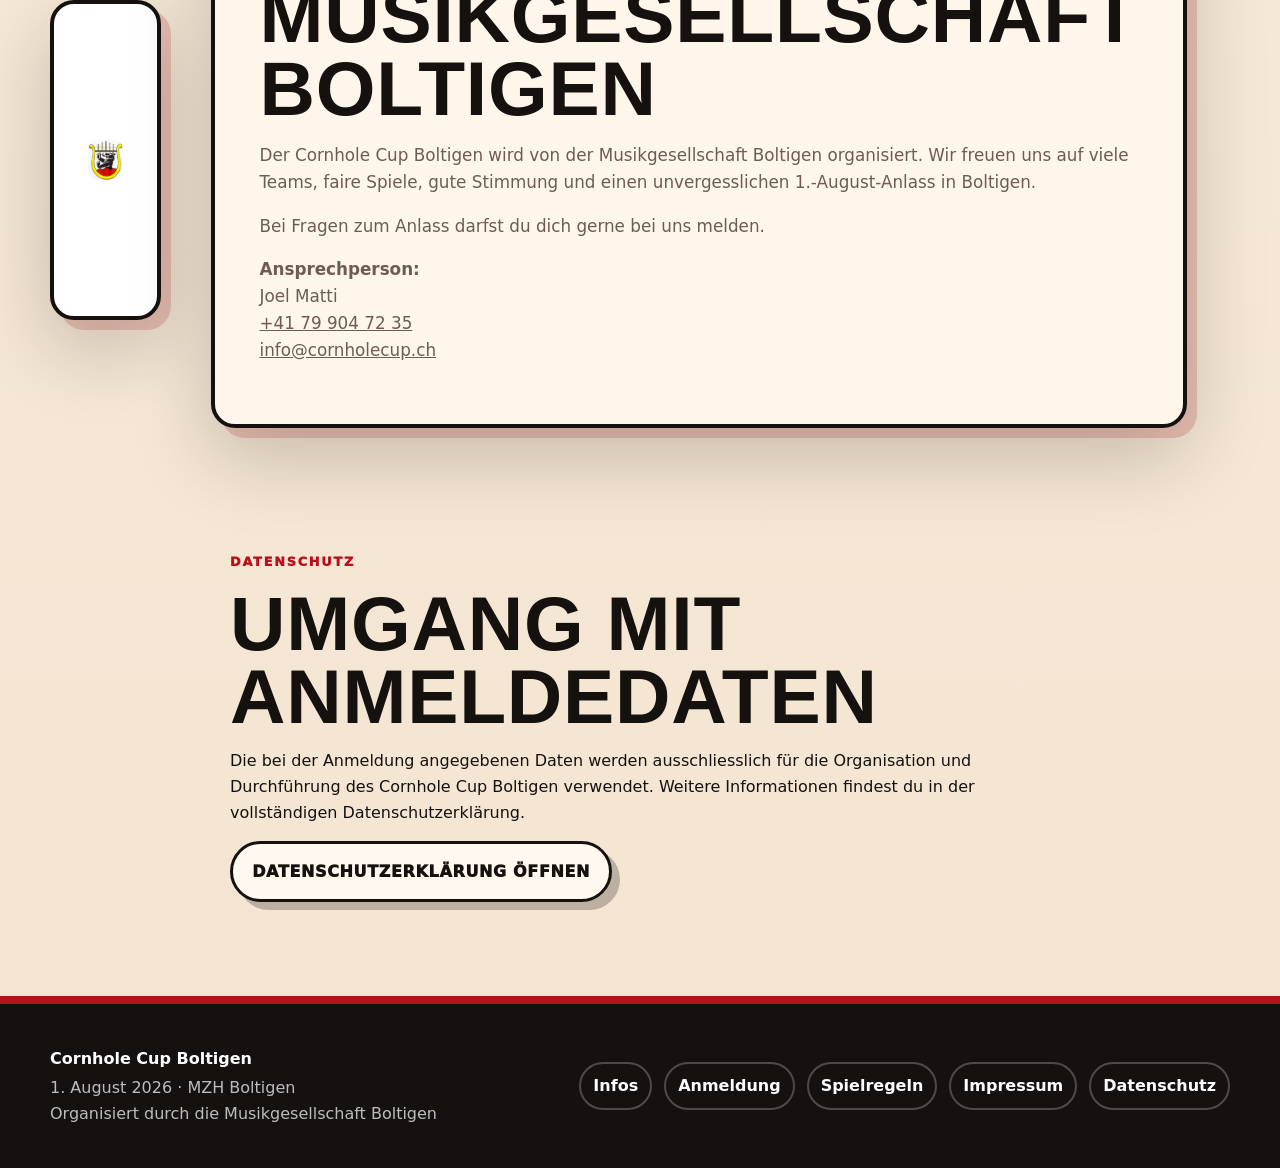
==== commit 466902ae: "Update index.html" ====
--- a/index.html
+++ b/index.html
@@ -9,7 +9,7 @@
   <meta property="og:title" content="Cornhole Cup Boltigen 2026" />
   <meta property="og:description" content="Auf den Spuren von Tell: Cornhole Cup am 1. August 2026 in der MZH Boltigen. Jetzt 2er-Team anmelden." />
   <meta property="og:type" content="website" />
-  <meta property="og:image" content="assets/social-teaser.jpg" />
+  <meta property="og:image" content="assets/header_bild.png" />
   <link rel="icon" href="assets/favicon.svg" type="image/svg+xml" />
   <link rel="stylesheet" href="style.css" />
   <script defer src="script.js"></script>
@@ -357,7 +357,7 @@
           </ul>
         </div>
         <div class="badge-panel reveal">
-          <img src="assets/logo-cornhole-cup.png" alt="Cornhole Cup Boltigen Logo" />
+          <img src="assets/logo-cornhole-cup.jpg" alt="Cornhole Cup Boltigen Logo" />
           <p>Das Plauschturnier an der Bundesfeier!</p>
         </div>
       </div>
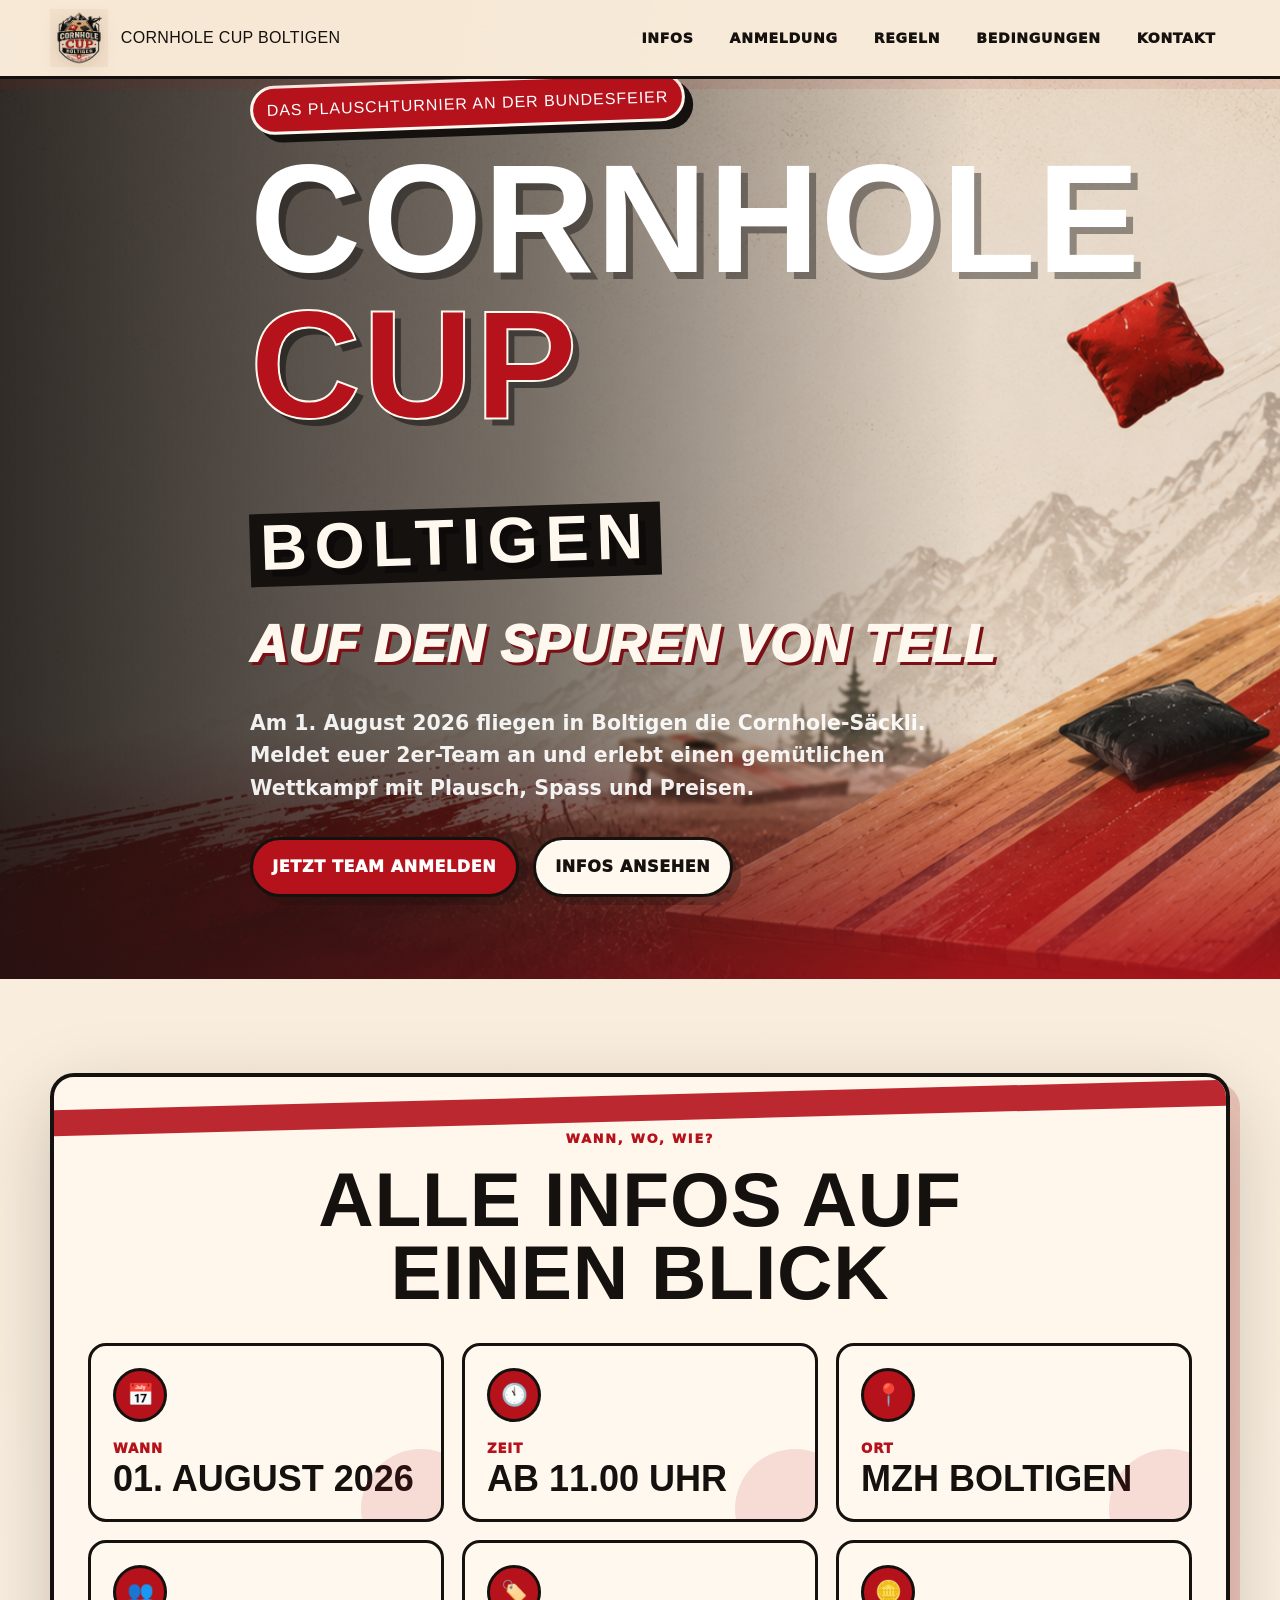
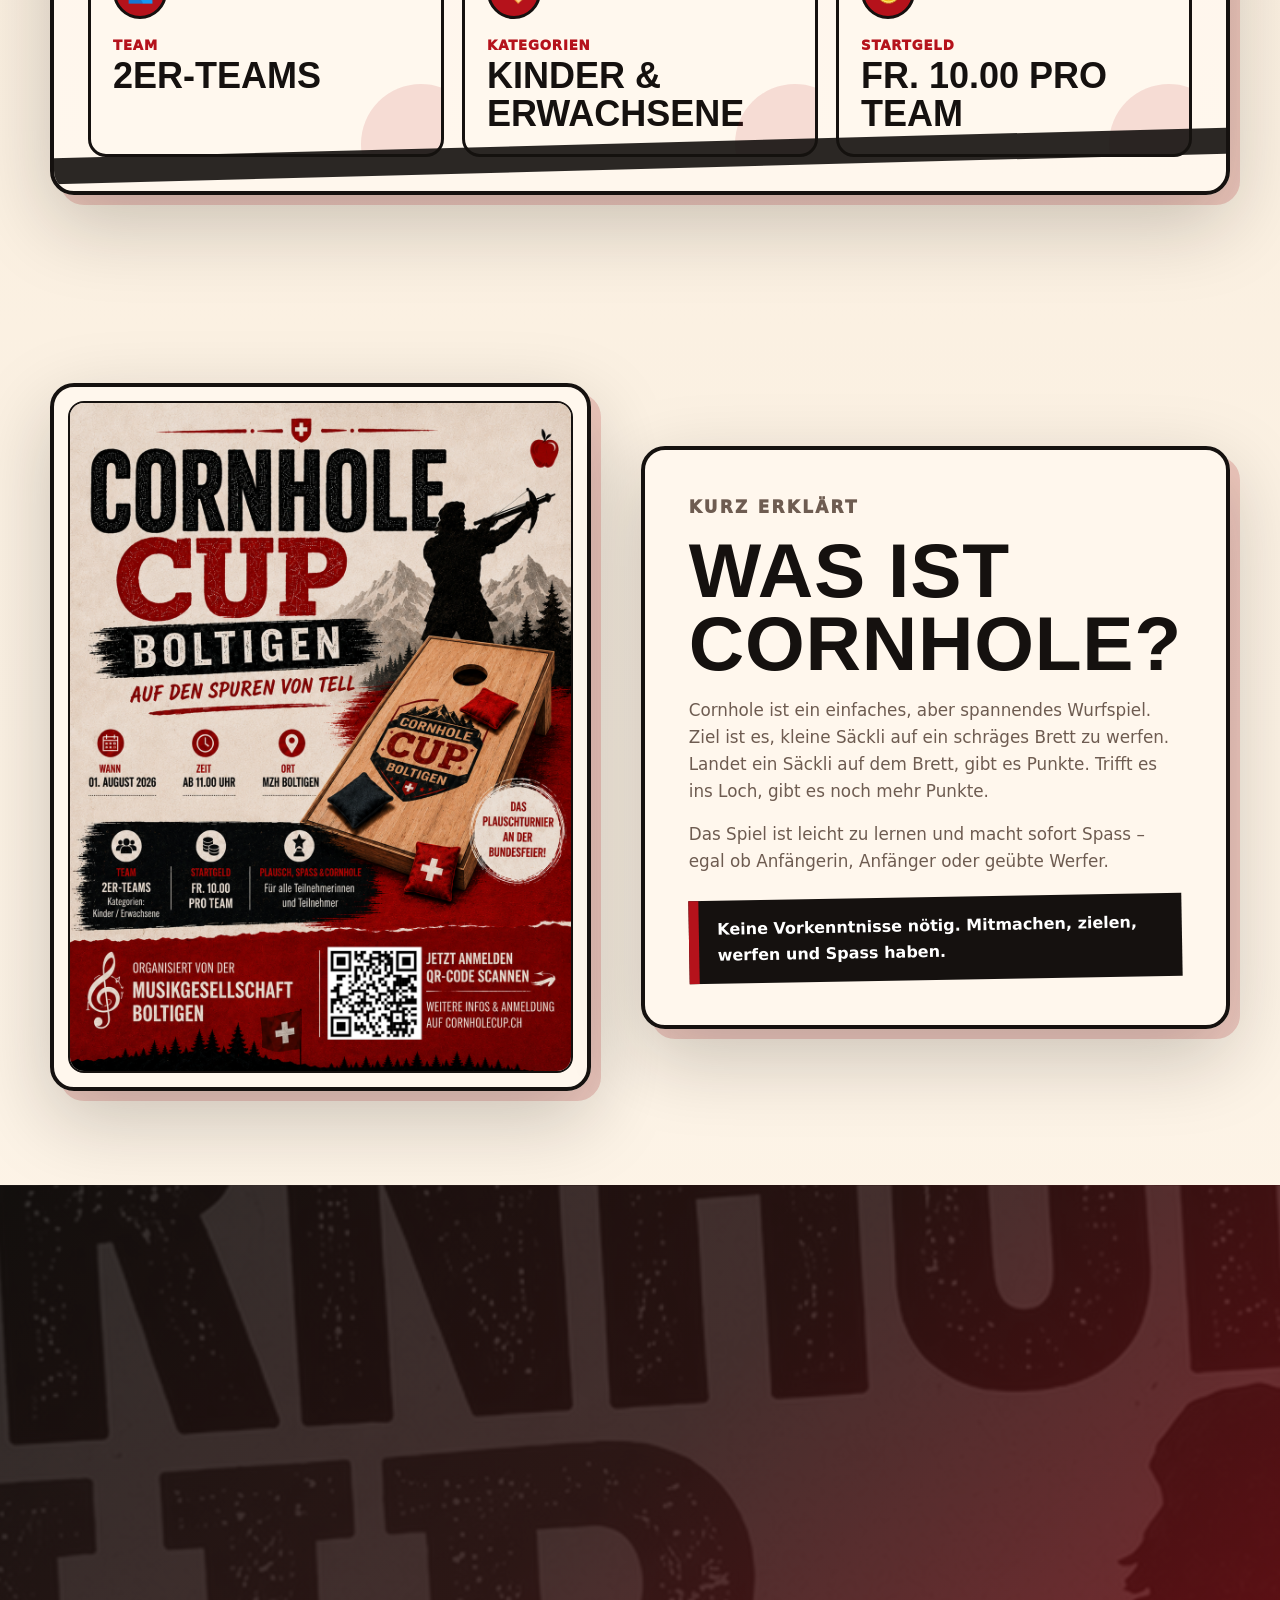
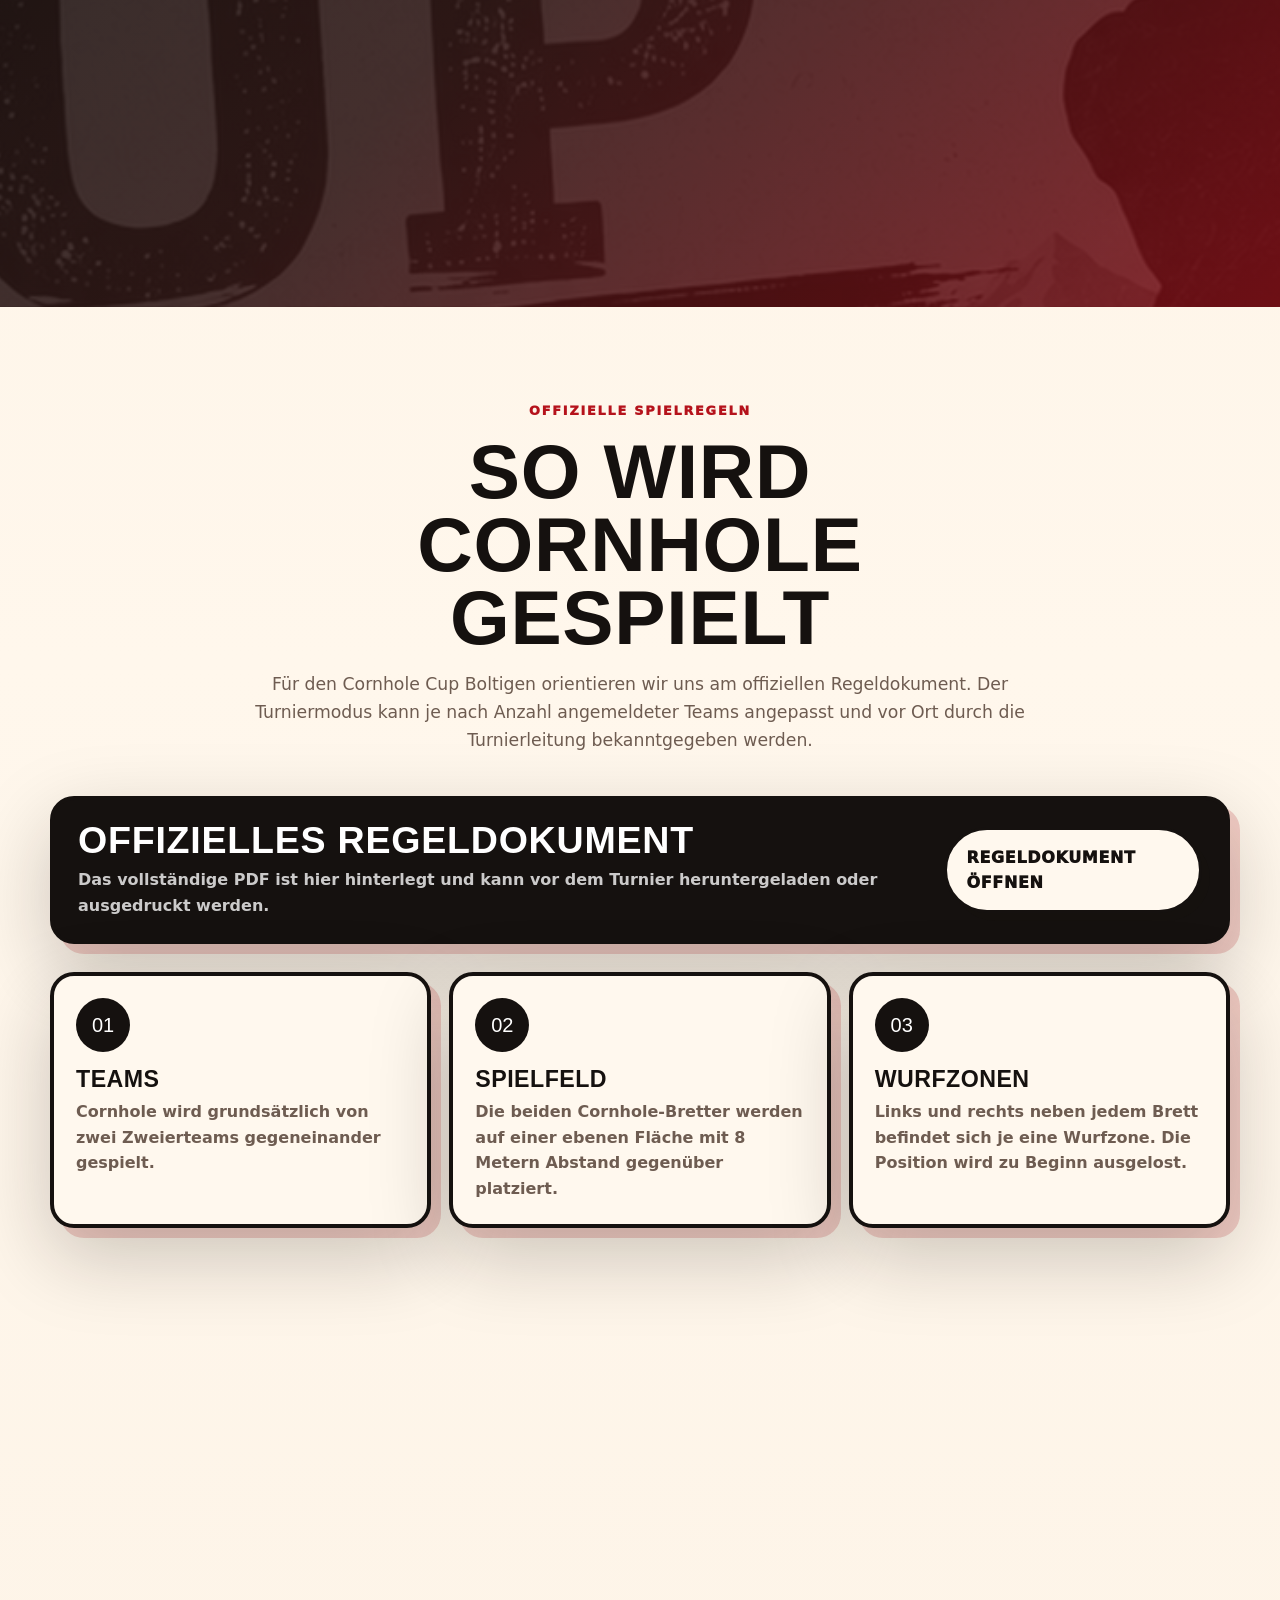
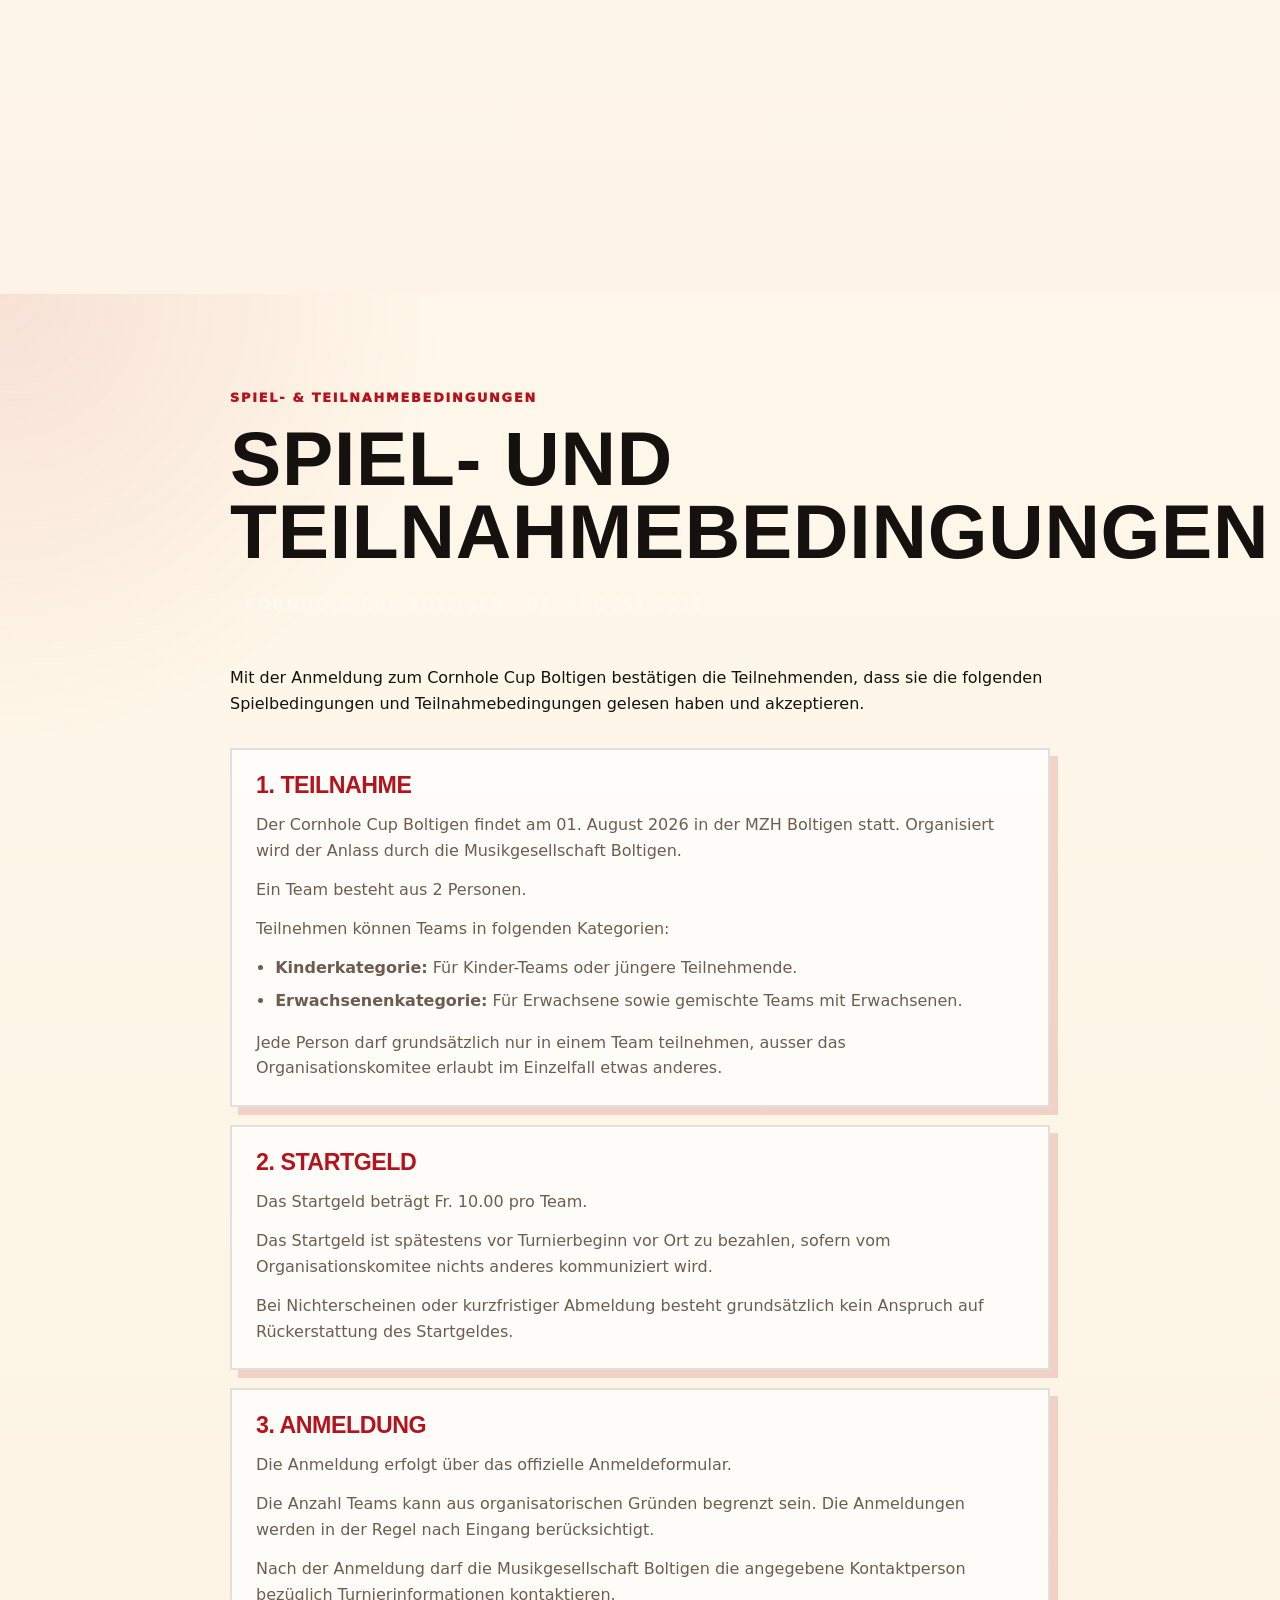
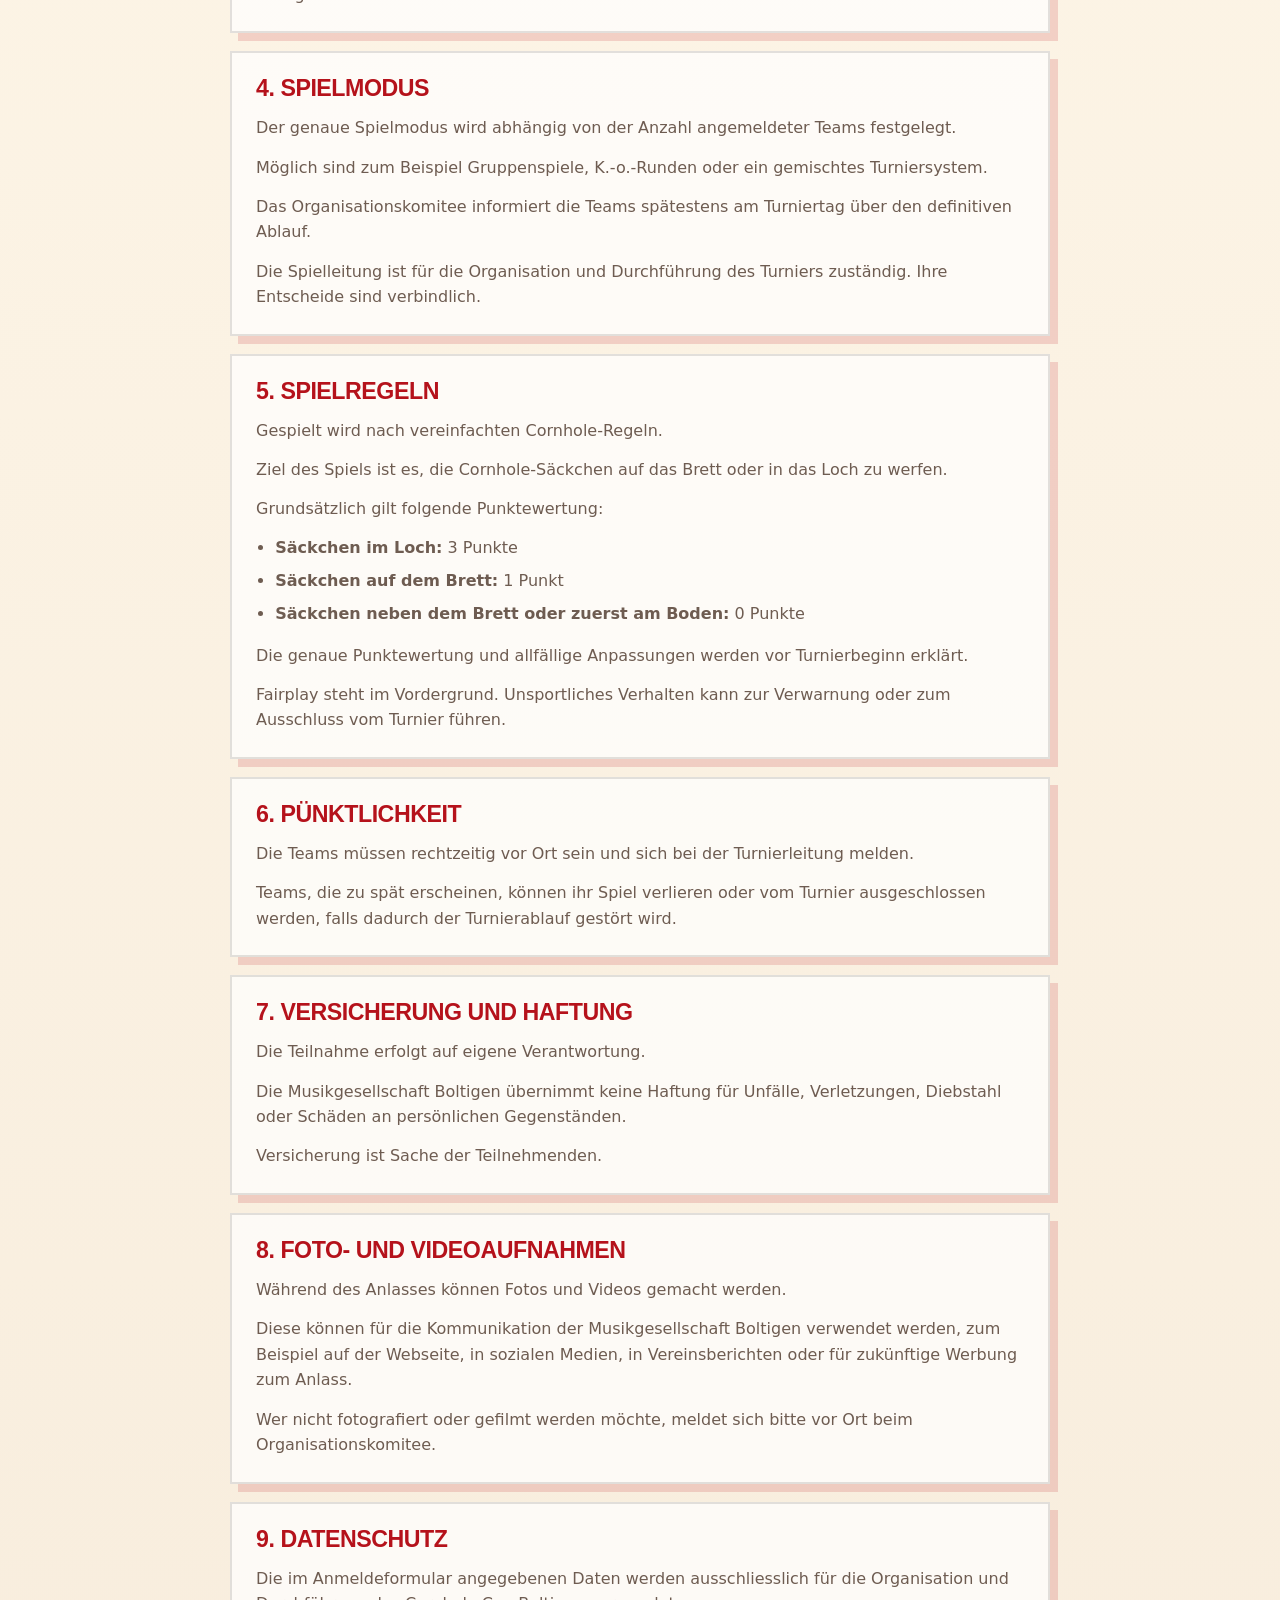
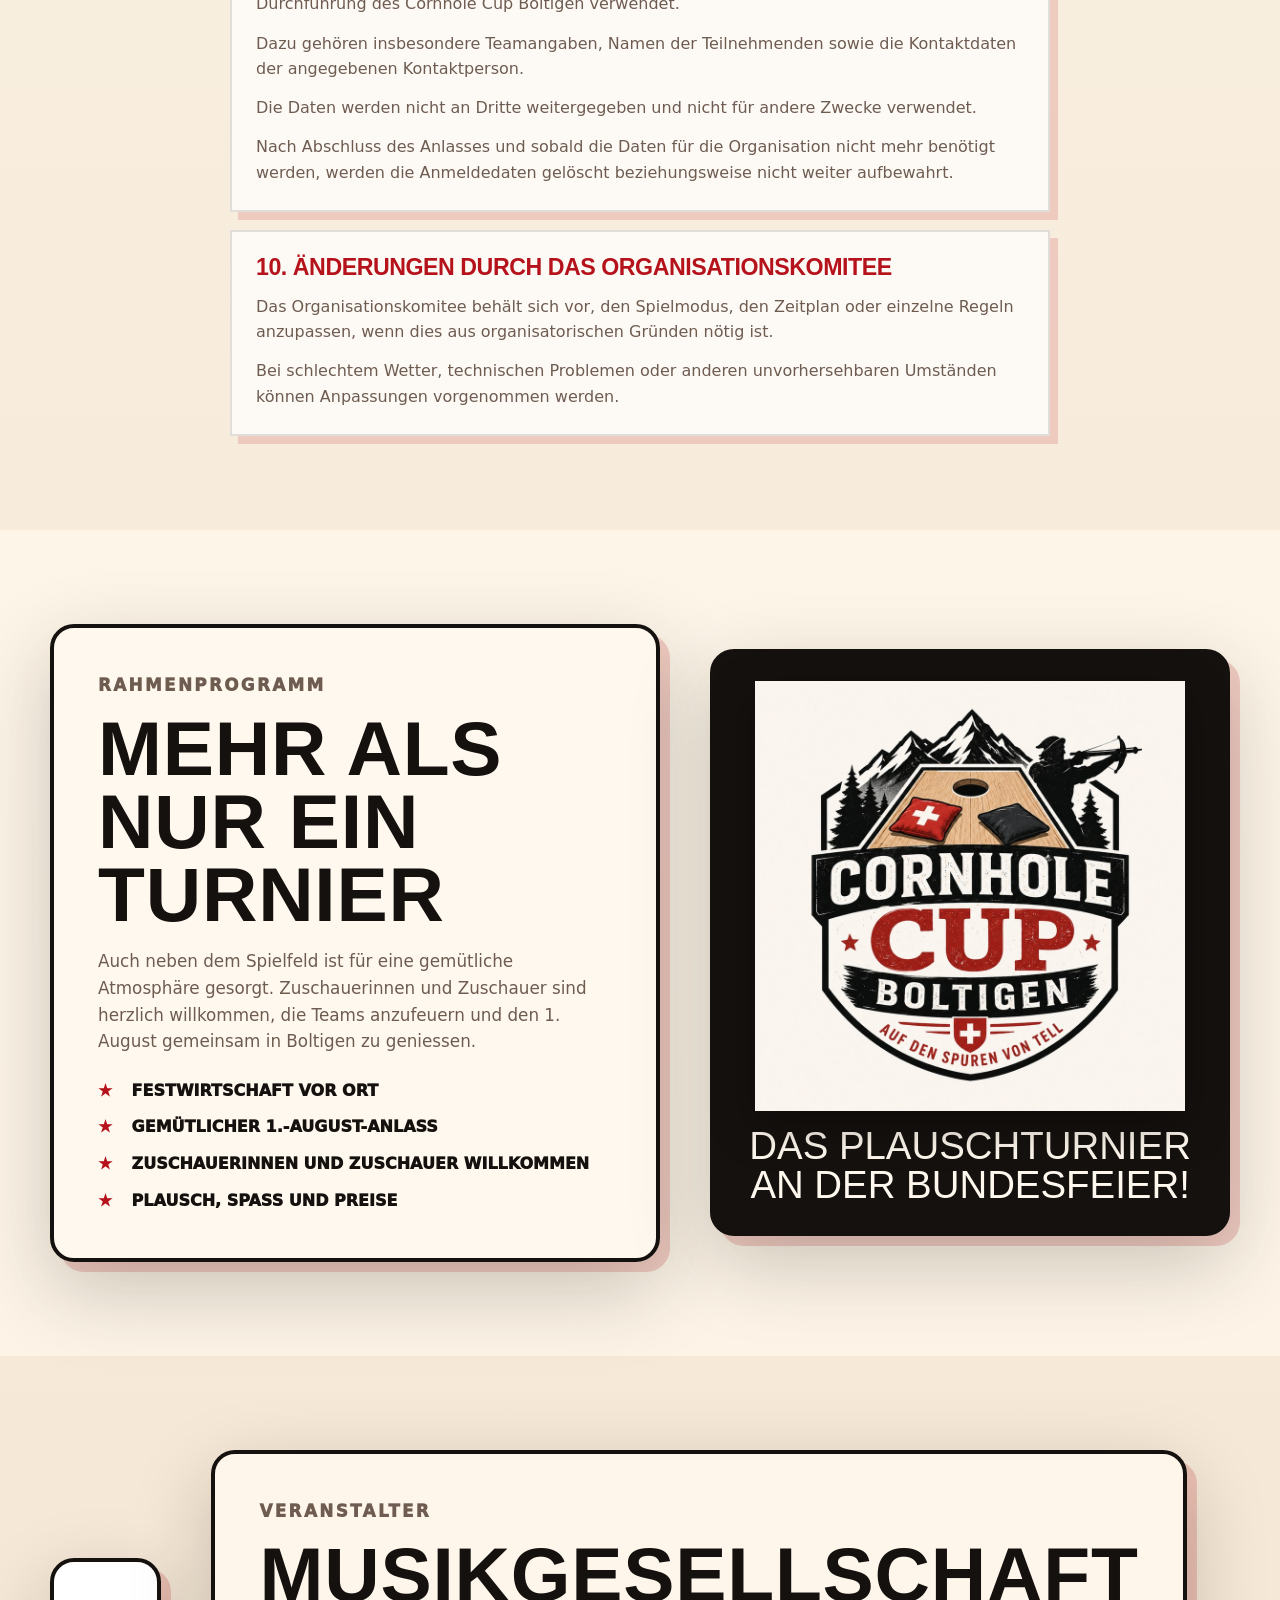
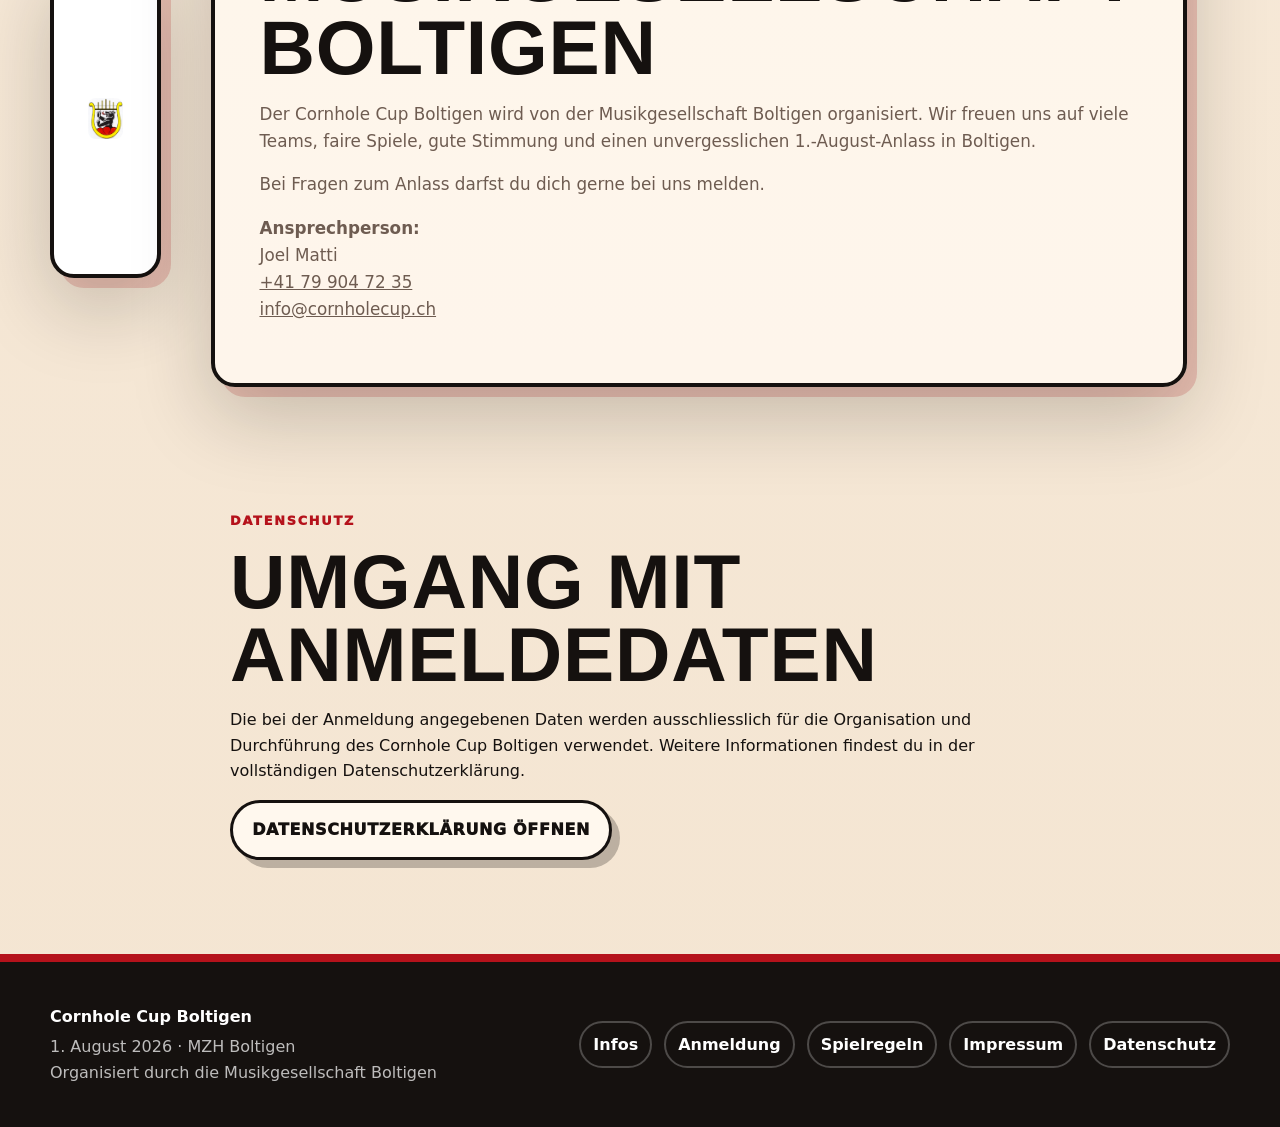
==== commit d54669f3: "flyer version 2 hochladen, unnötige dateien aus assets löschen" ====
--- a/index.html
+++ b/index.html
@@ -10,7 +10,7 @@
   <meta property="og:description" content="Auf den Spuren von Tell: Cornhole Cup am 1. August 2026 in der MZH Boltigen. Jetzt 2er-Team anmelden." />
   <meta property="og:type" content="website" />
   <meta property="og:image" content="assets/header_bild.png" />
-  <link rel="icon" href="assets/favicon.svg" type="image/svg+xml" />
+  <link rel="icon" href="assets/logo-cornhole-cup.svg" type="image/svg+xml" />
   <link rel="stylesheet" href="style.css" />
   <script defer src="script.js"></script>
   <script type="application/ld+json">
@@ -86,7 +86,7 @@
     <section class="section split-section" id="was-ist-cornhole">
       <div class="wrap split">
         <div class="teaser-card reveal">
-          <img src="assets/Flyer_V1.png" alt="Cornhole Cup Boltigen Teaser mit Board und Tell-Silhouette" />
+          <img src="assets/Flyer_V2.png" alt="Cornhole Cup Boltigen Teaser mit Board und Tell-Silhouette" />
         </div>
         <div class="text-block reveal">
           <p class="eyebrow">Kurz erklärt</p>
--- a/style.css
+++ b/style.css
@@ -63,7 +63,7 @@
 .nav-toggle { display: none; border: 2px solid var(--black); background: var(--red); color: white; border-radius: 999px; padding: .62rem .95rem; font-weight: 950; }
 
 .hero { min-height: 860px; display: grid; place-items: end start; position: relative; overflow: hidden; background: var(--black); }
-.hero-poster { position: absolute; inset: 0; background-image: url('assets/hero-header.jpg'); background-size: cover; background-position: center top; transform: scale(1.02); }
+.hero-poster { position: absolute; inset: 0; background-image: url('assets/header_bild_v2.png'); background-size: cover; background-position: center top; transform: scale(1.02); }
 .hero-poster::after { content: ""; position: absolute; inset: 0; background: linear-gradient(90deg, rgba(21,17,15,.88) 0%, rgba(21,17,15,.55) 42%, rgba(21,17,15,.05) 76%), linear-gradient(0deg, rgba(181,18,27,.92), transparent 28%, transparent 70%, rgba(247,234,216,.35)); }
 .hero-content { position: relative; z-index: 2; padding: 0 0 82px; color: white; max-width: 780px; }
 .stamp { display: inline-flex; transform: rotate(-2deg); margin: 0 0 1.2rem; padding: .55rem .85rem; border: 3px solid var(--paper); border-radius: 999px; background: var(--red); color: white; text-transform: uppercase; font-family: Impact, "Arial Black", sans-serif; letter-spacing: .06em; box-shadow: 8px 8px 0 var(--black); }
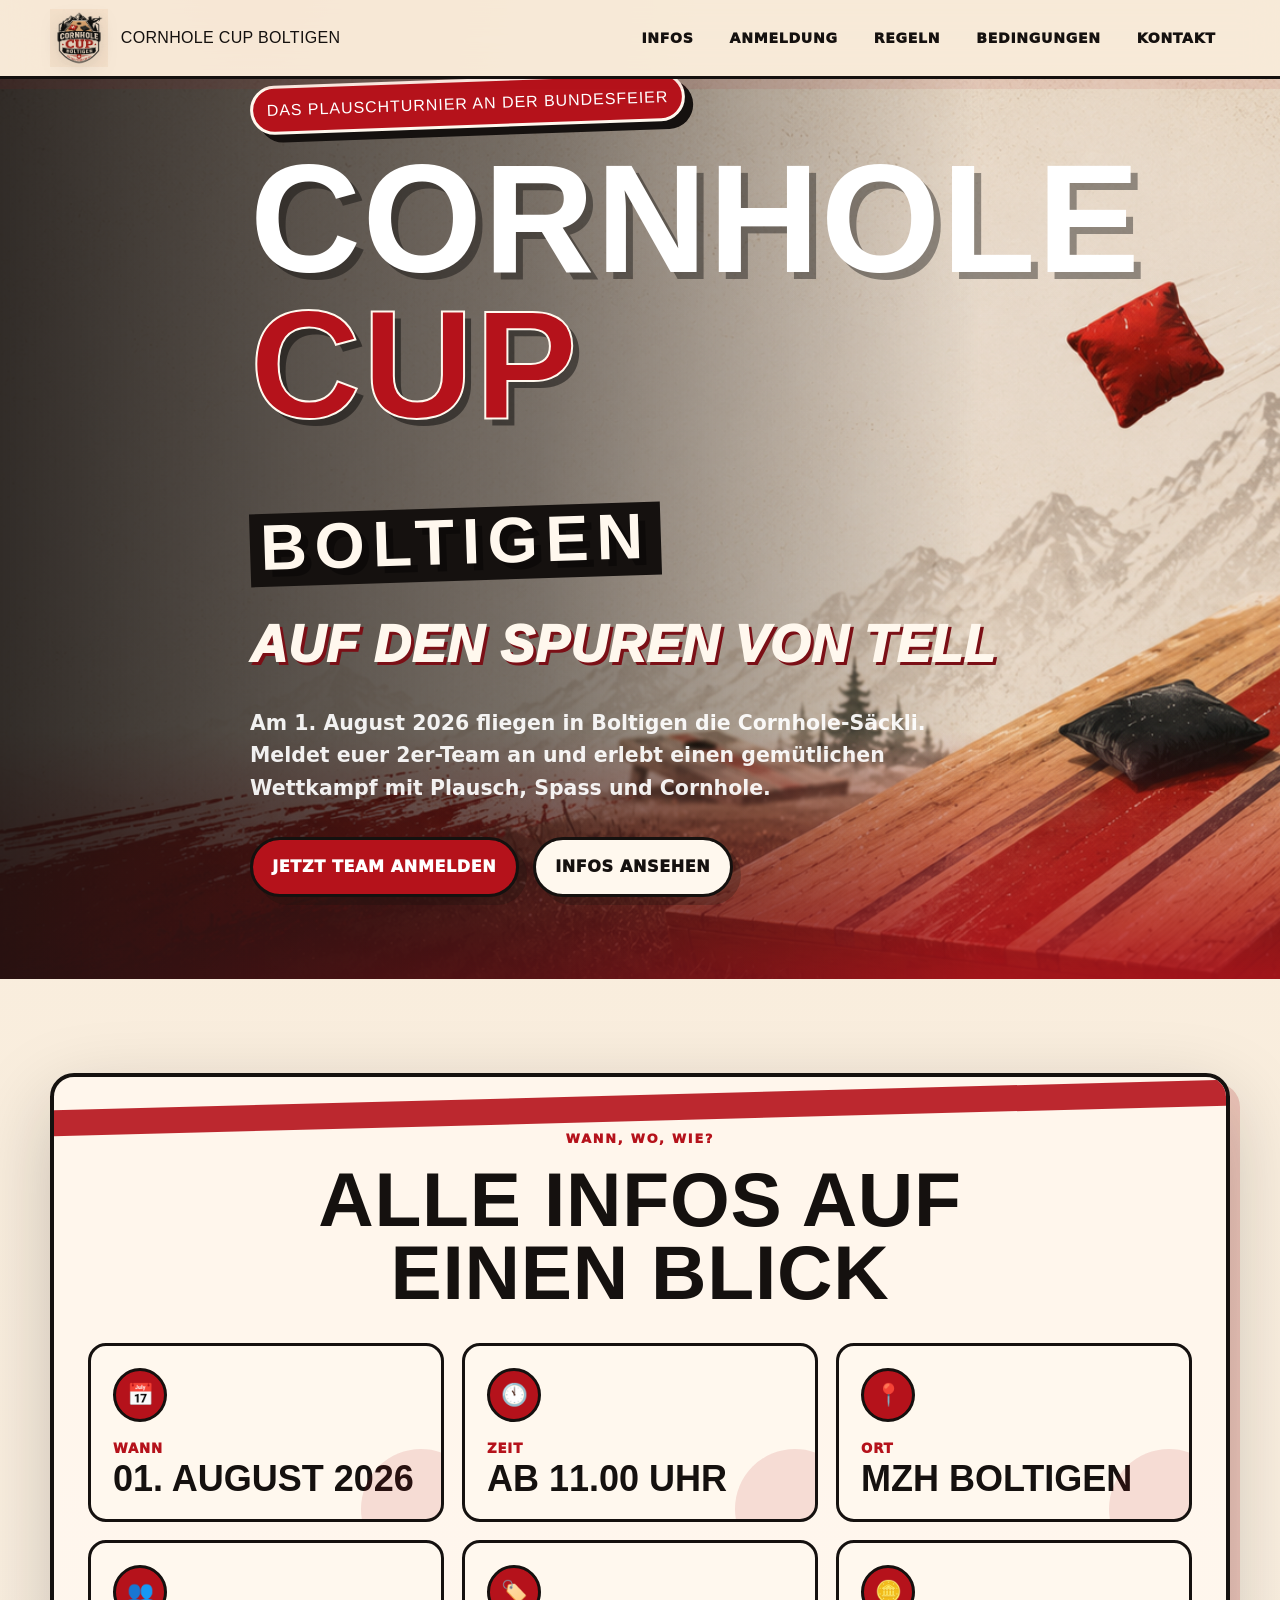
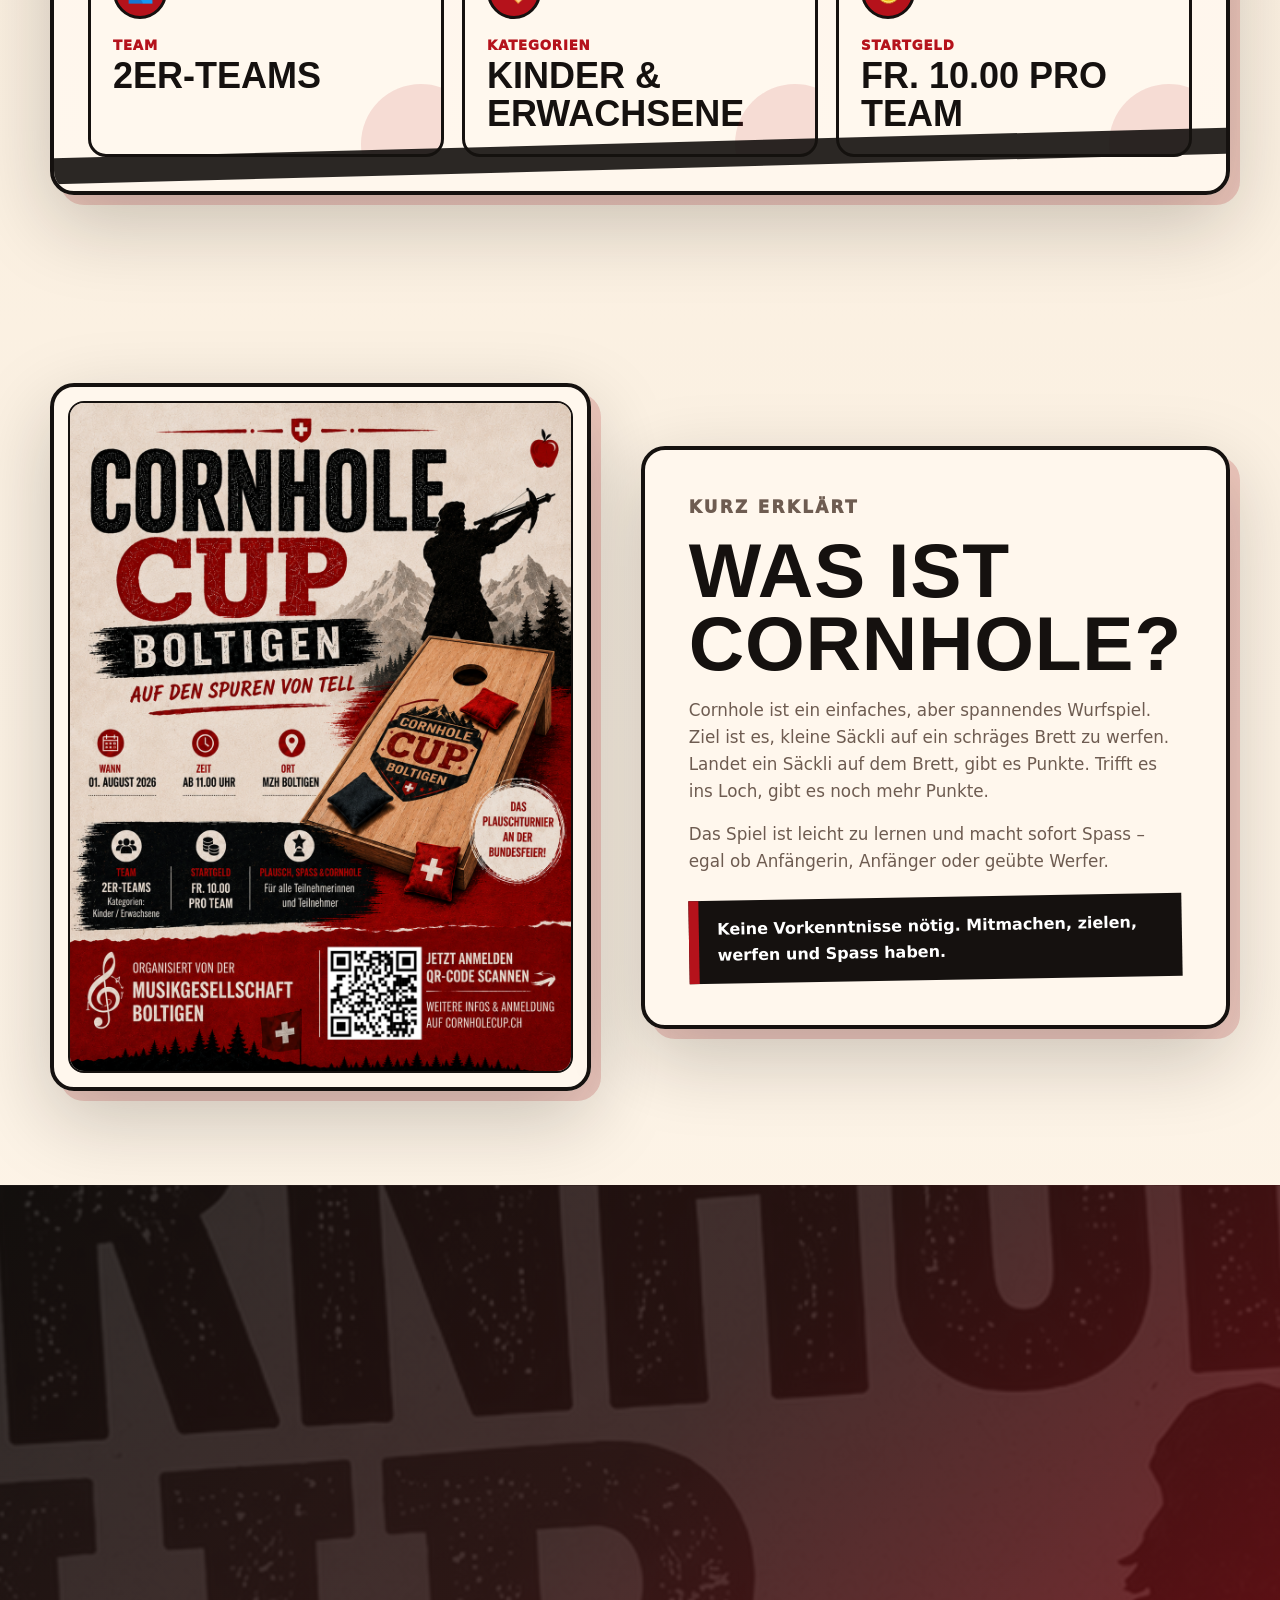
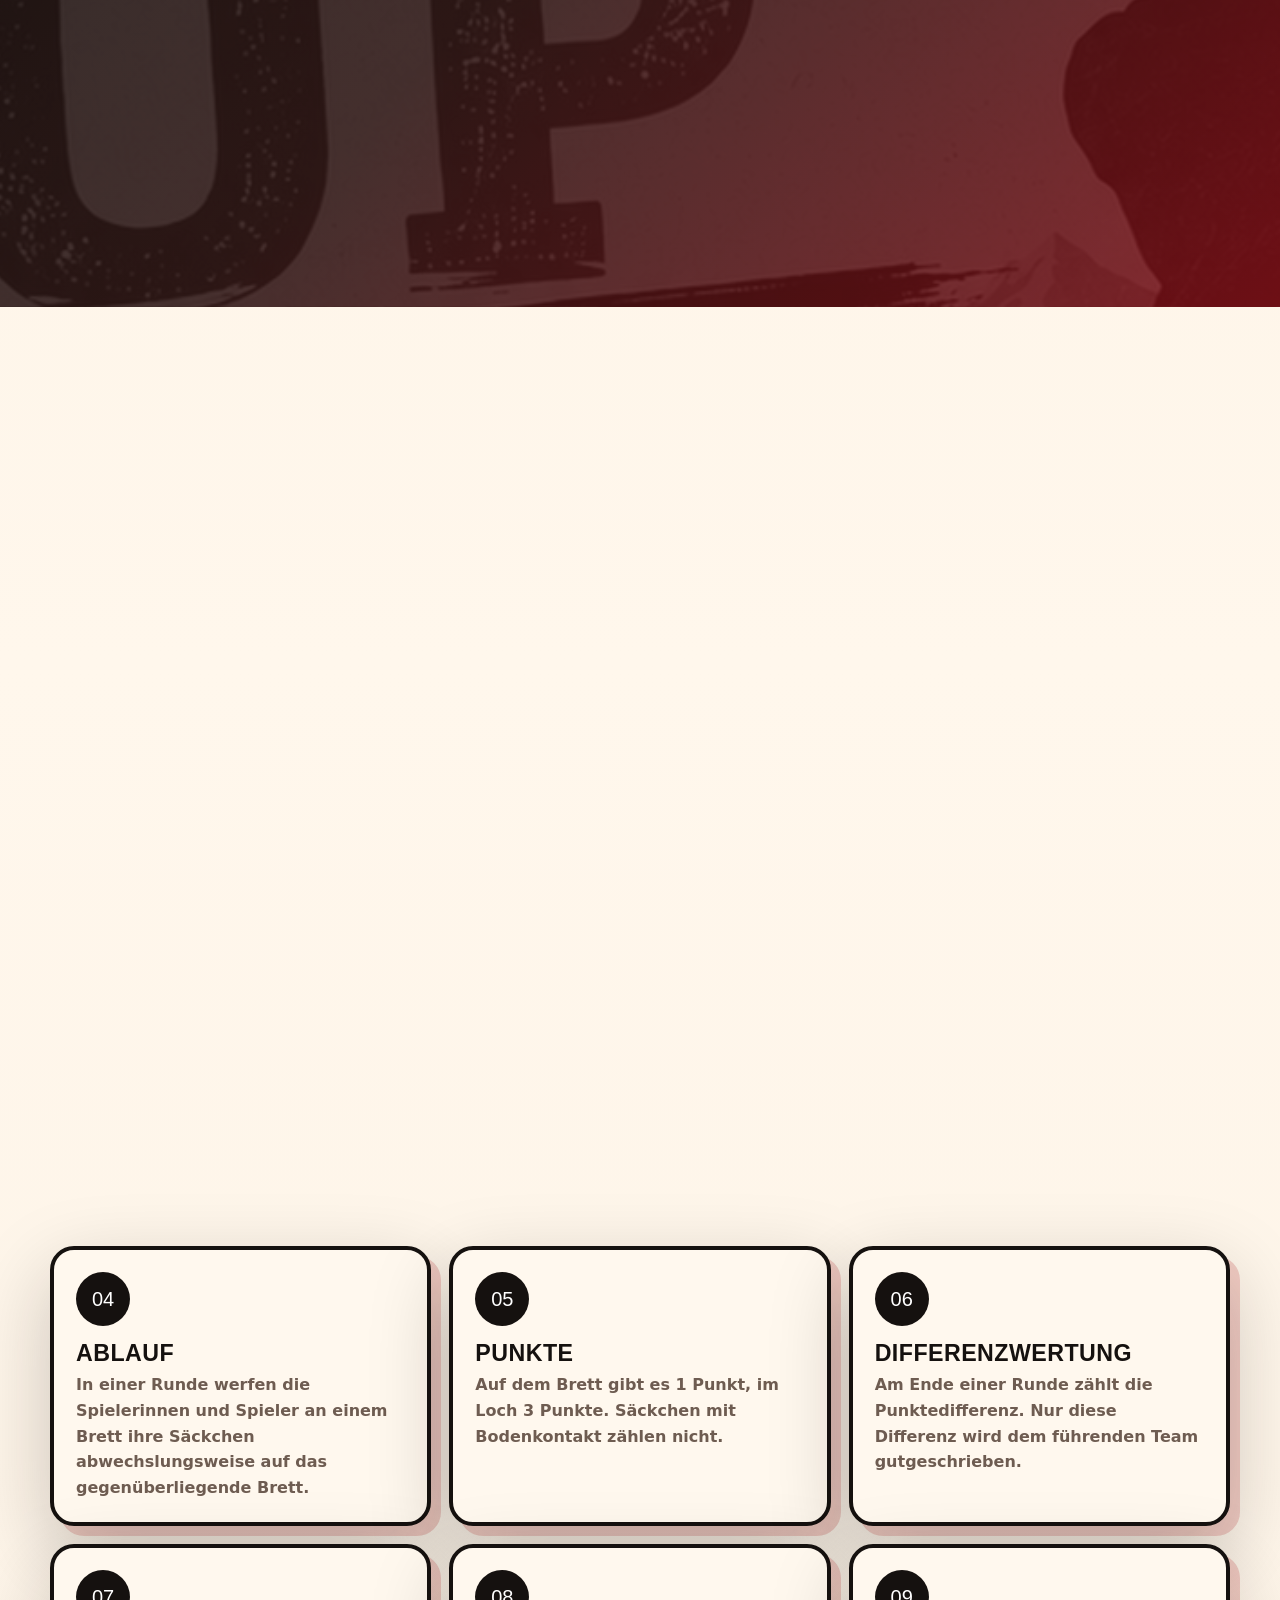
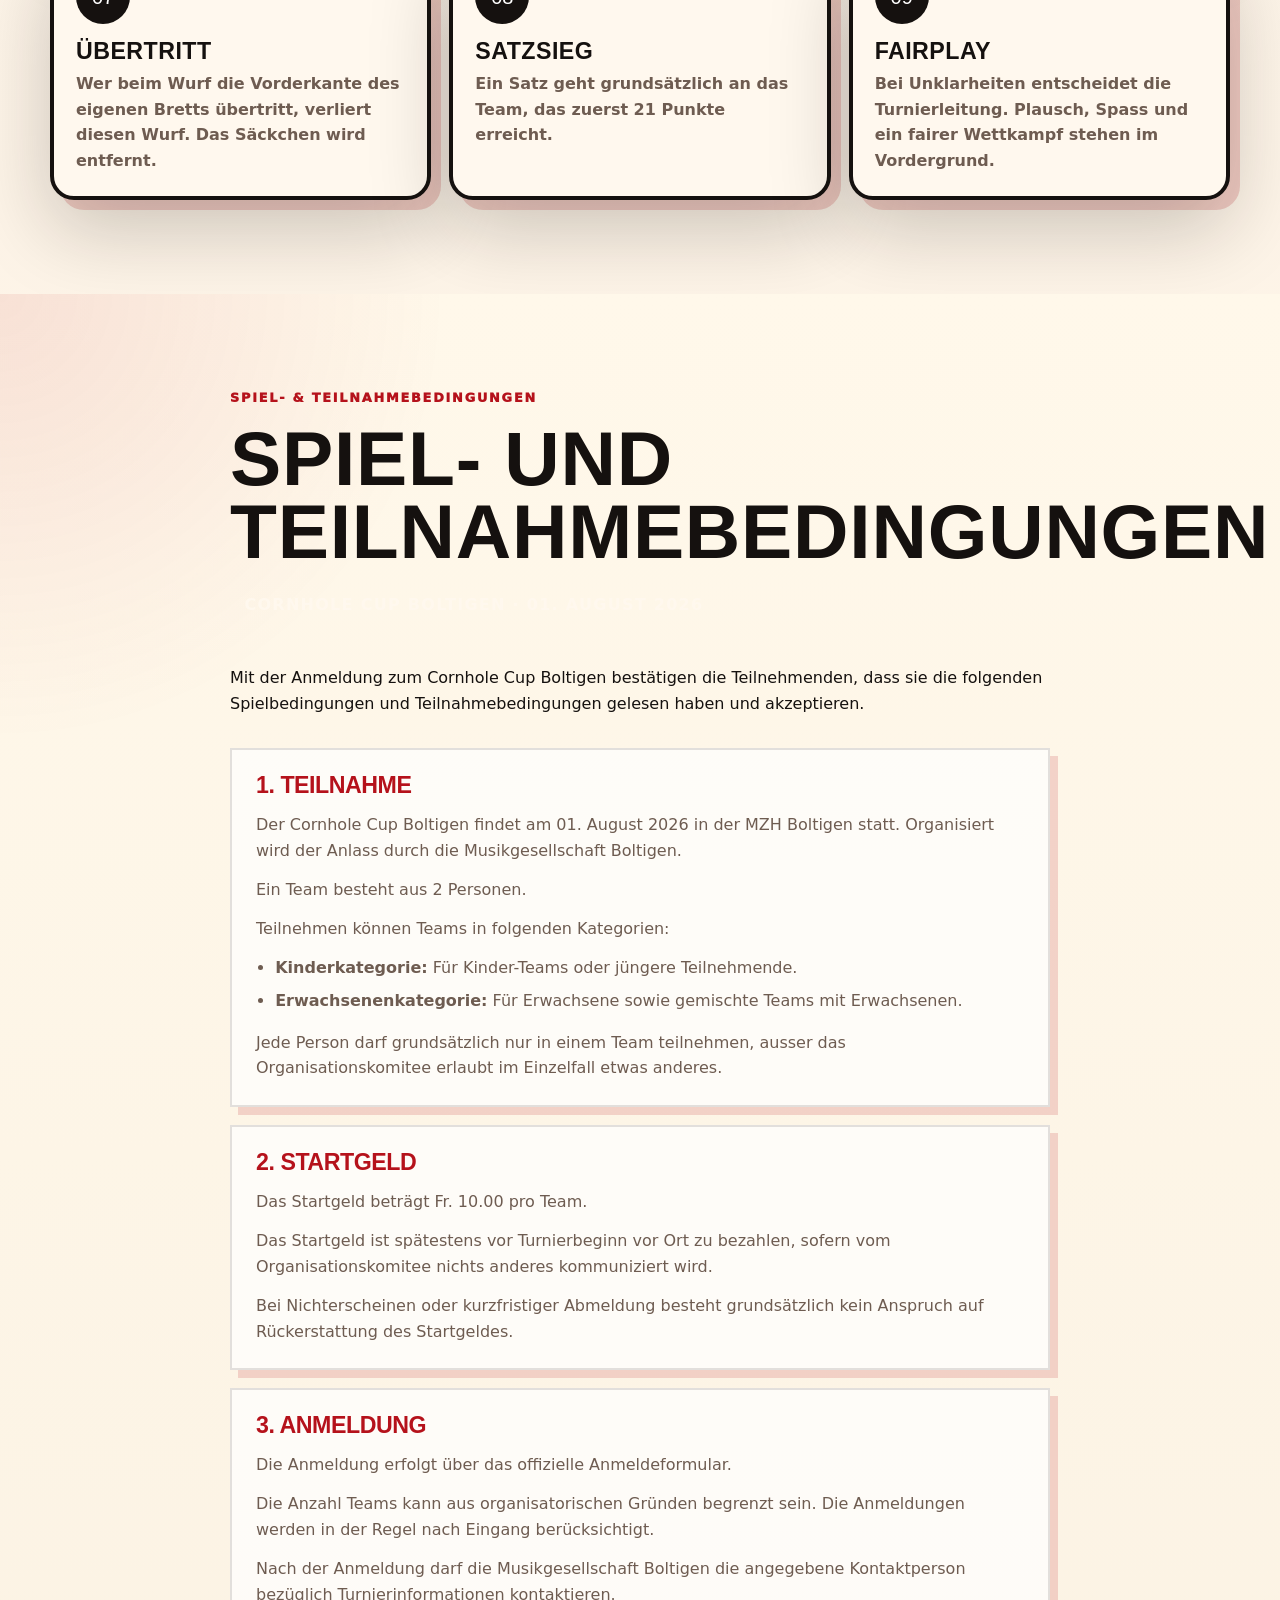
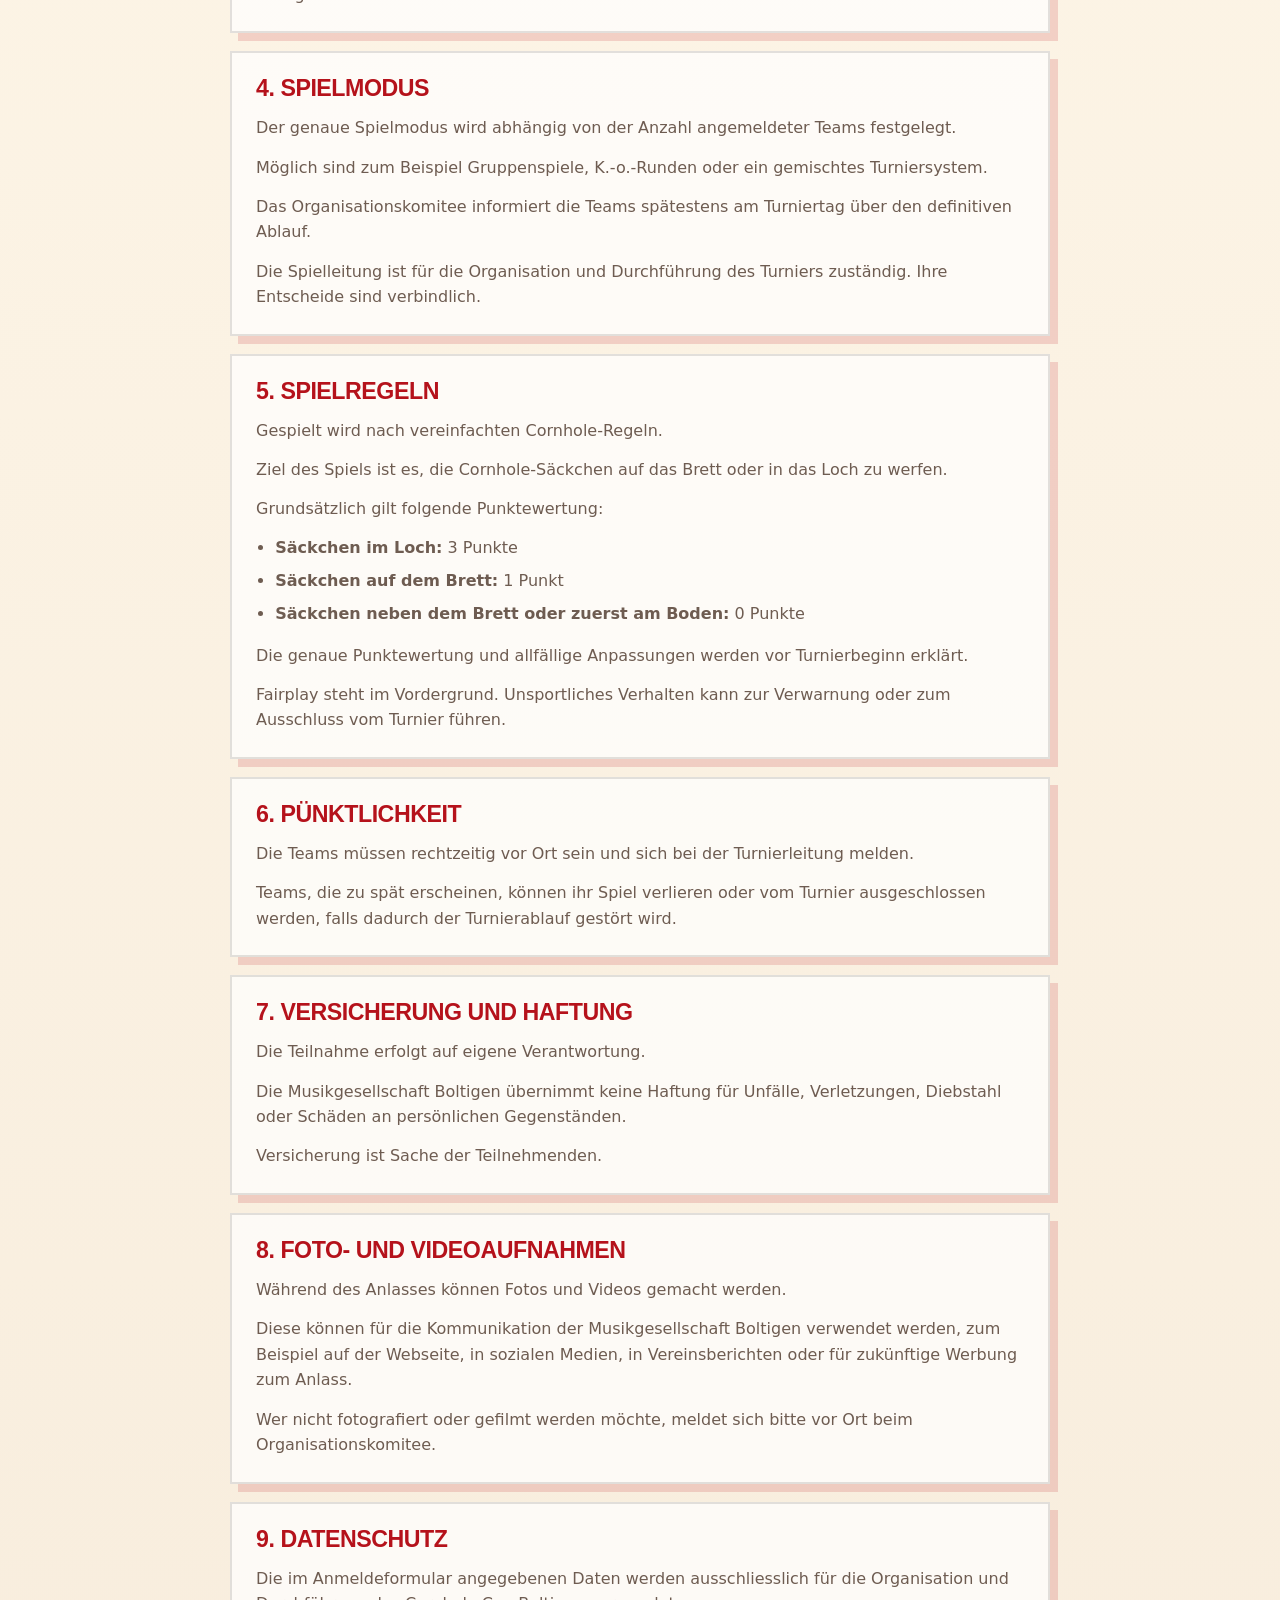
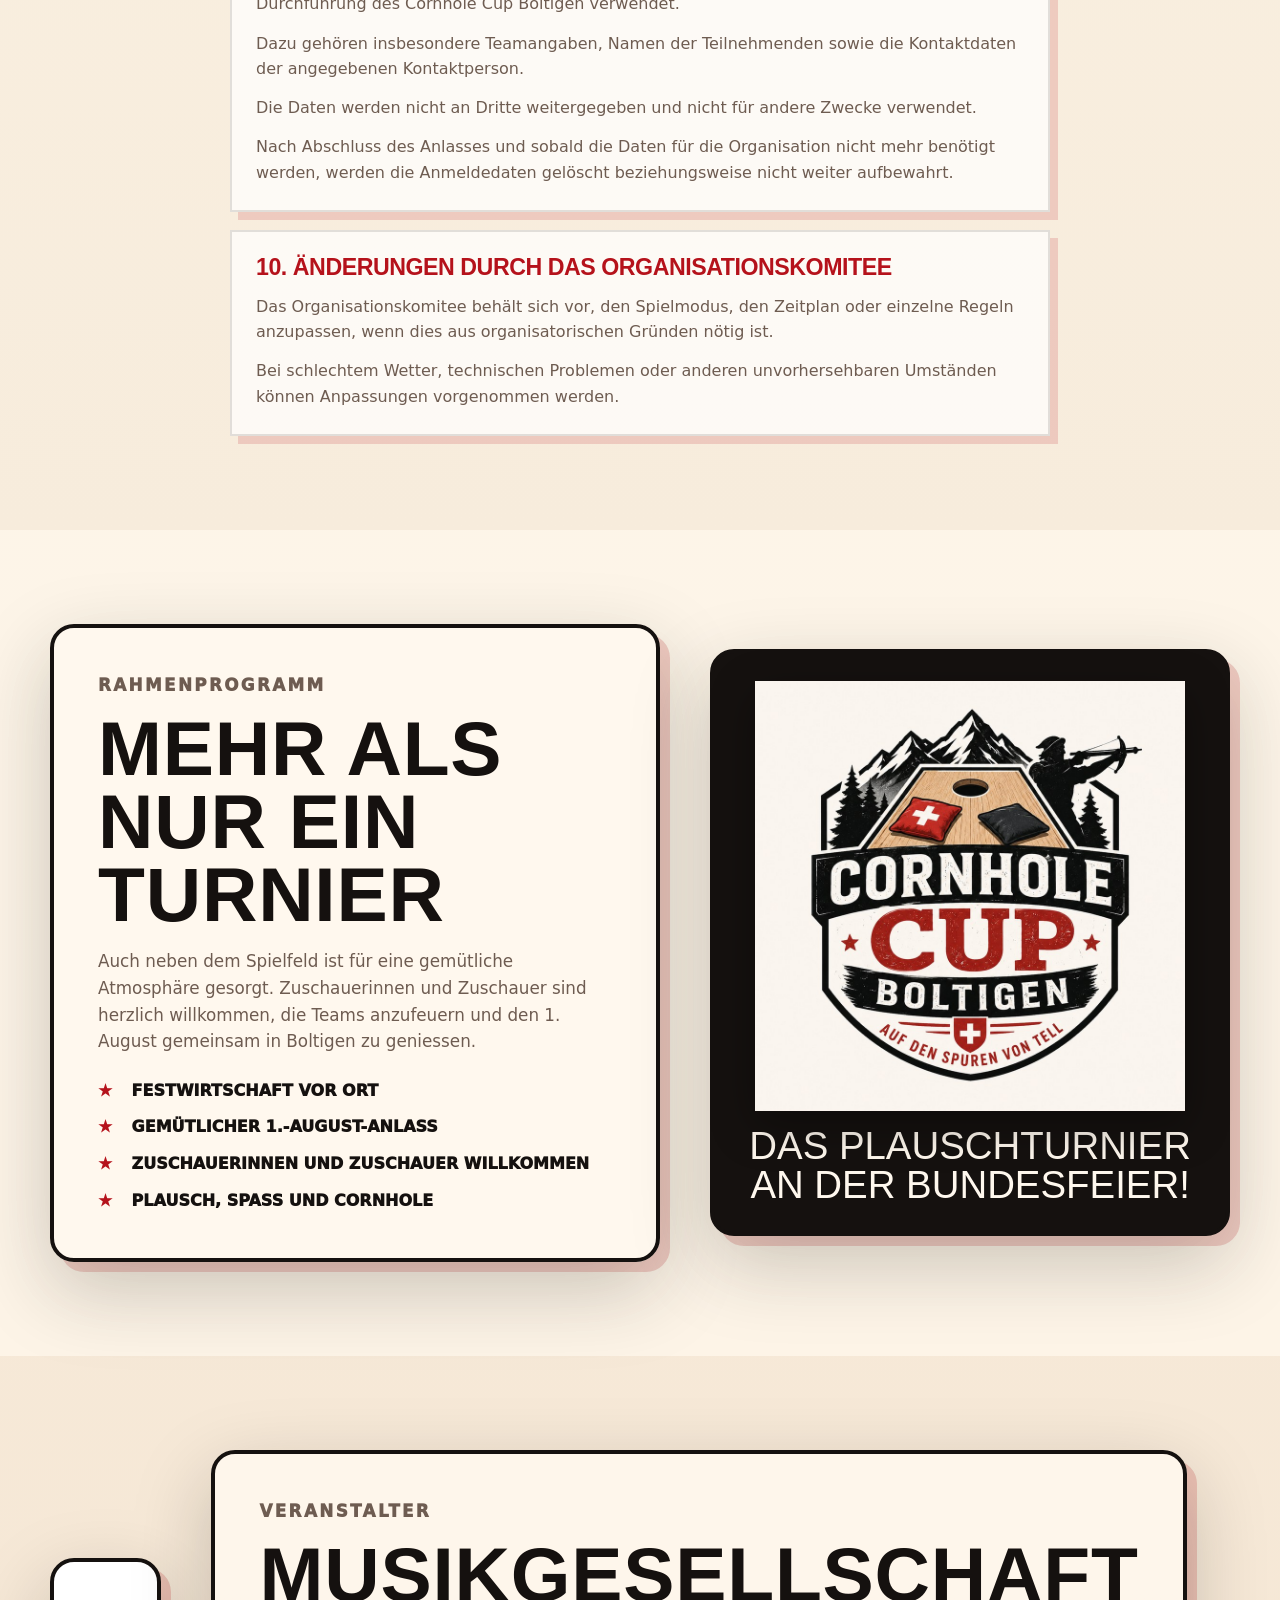
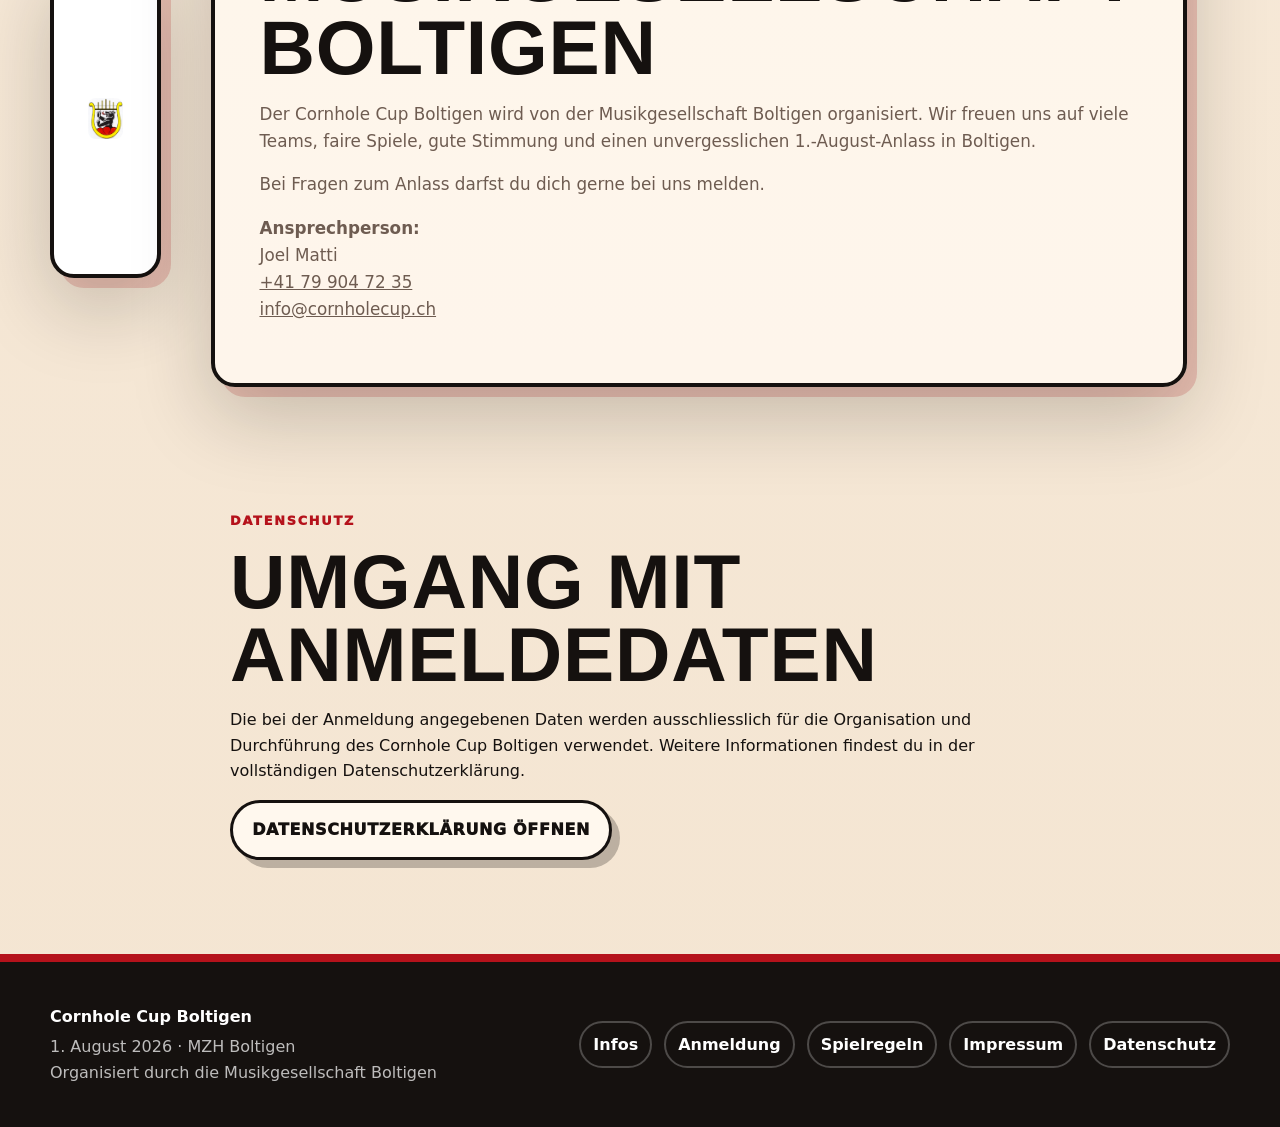
==== commit fe673bb3: "preise entfernen" ====
--- a/index.html
+++ b/index.html
@@ -56,7 +56,7 @@
         <p class="stamp">Das Plauschturnier an der Bundesfeier</p>
         <h1><span>Cornhole</span><strong>Cup</strong><em>Boltigen</em></h1>
         <p class="slogan">Auf den Spuren von Tell</p>
-        <p class="lead">Am 1. August 2026 fliegen in Boltigen die Cornhole-Säckli. Meldet euer 2er-Team an und erlebt einen gemütlichen Wettkampf mit Plausch, Spass und Preisen.</p>
+        <p class="lead">Am 1. August 2026 fliegen in Boltigen die Cornhole-Säckli. Meldet euer 2er-Team an und erlebt einen gemütlichen Wettkampf mit Plausch, Spass und Cornhole.</p>
         <div class="hero-actions">
           <a class="button primary" href="https://forms.office.com/r/FB6ke23KGV" target="_blank" rel="noopener">Jetzt Team anmelden</a>
           <a class="button secondary" href="#infos">Infos ansehen</a>
@@ -353,7 +353,7 @@
             <li>Festwirtschaft vor Ort</li>
             <li>Gemütlicher 1.-August-Anlass</li>
             <li>Zuschauerinnen und Zuschauer willkommen</li>
-            <li>Plausch, Spass und Preise</li>
+            <li>Plausch, Spass und Cornhole</li>
           </ul>
         </div>
         <div class="badge-panel reveal">
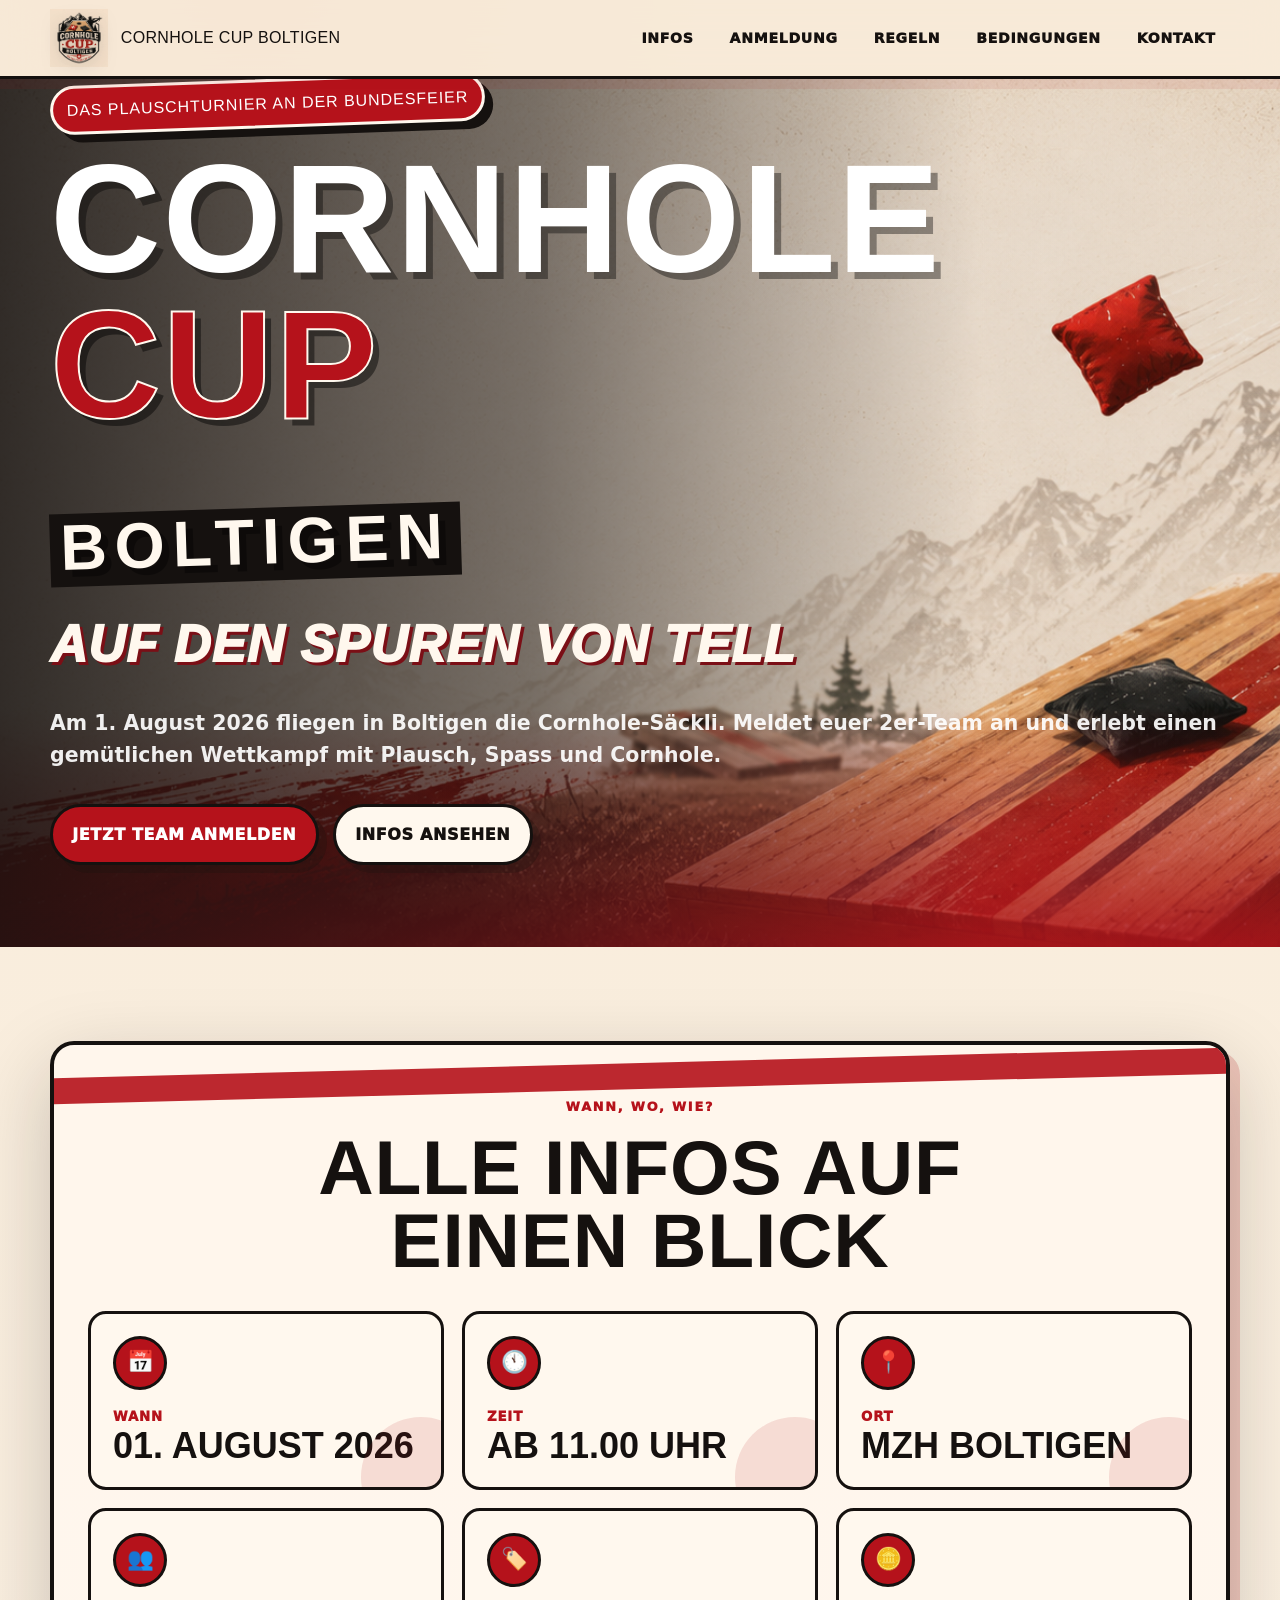
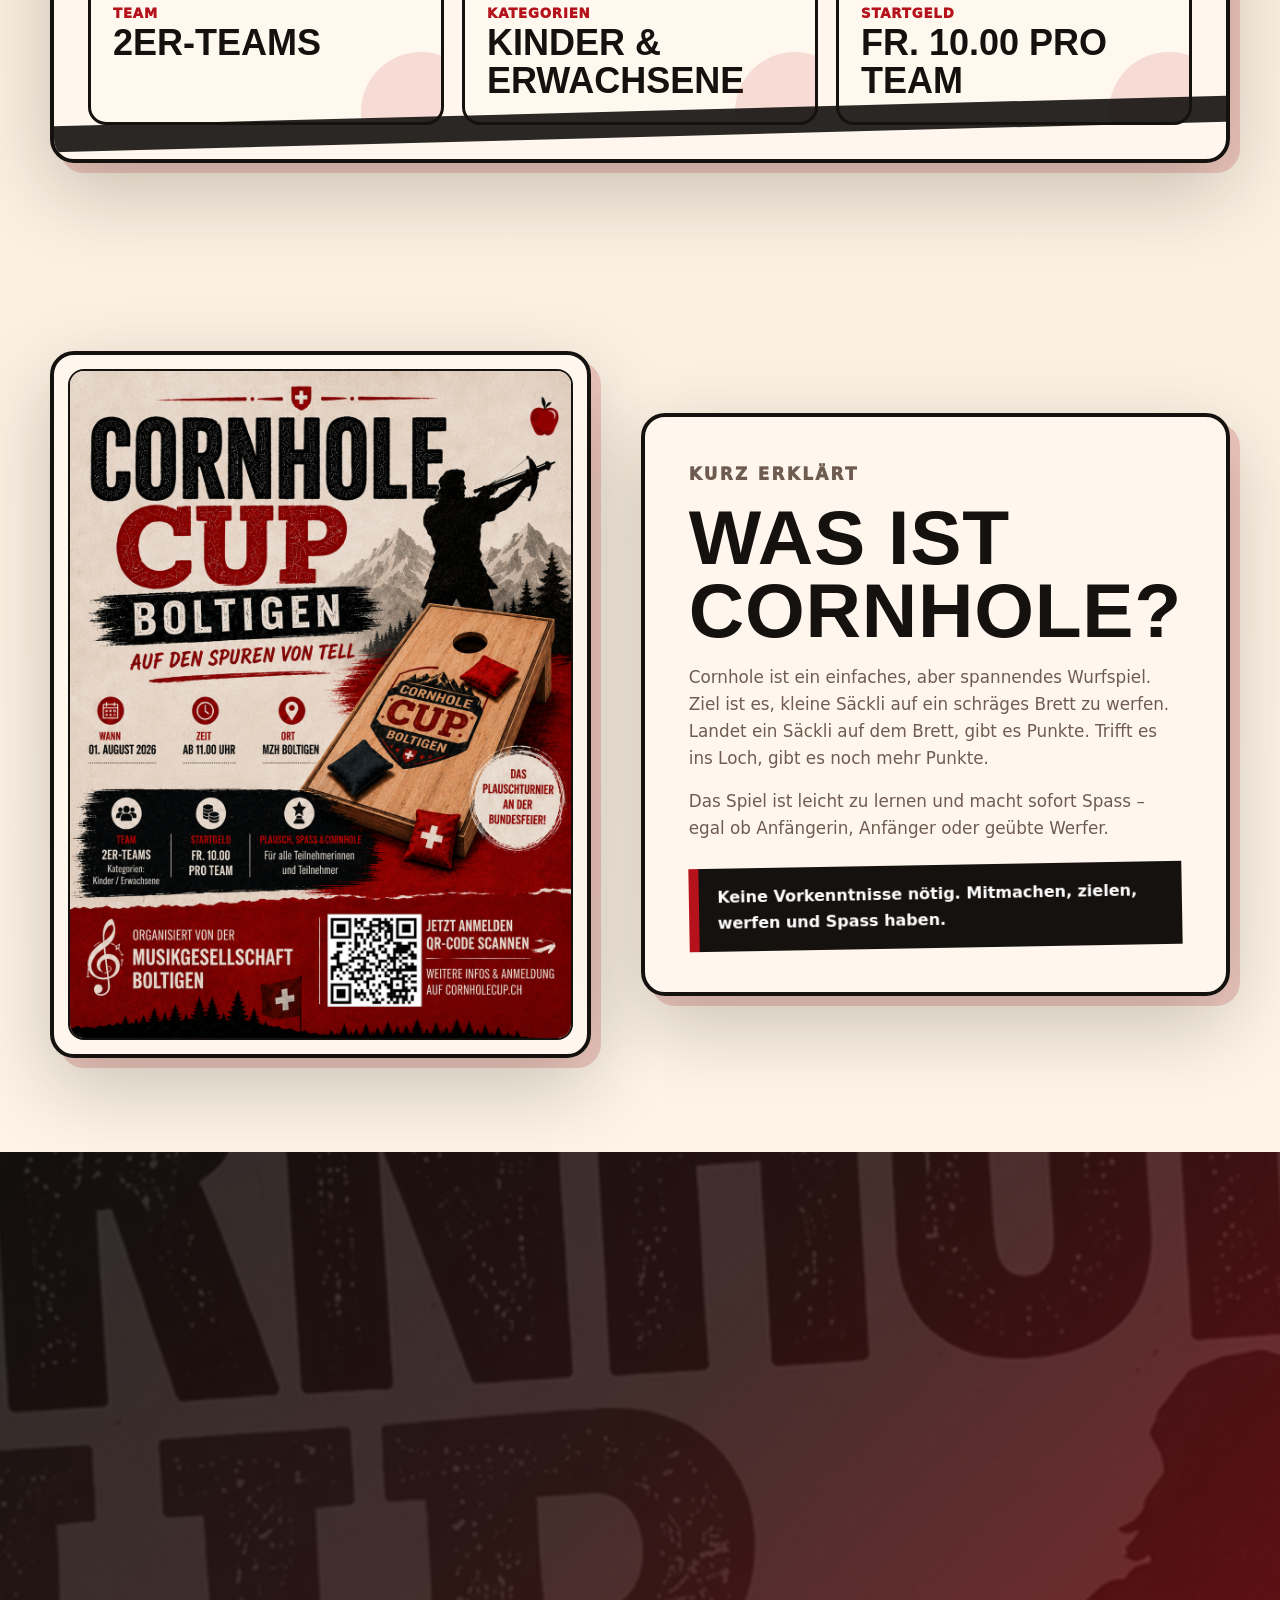
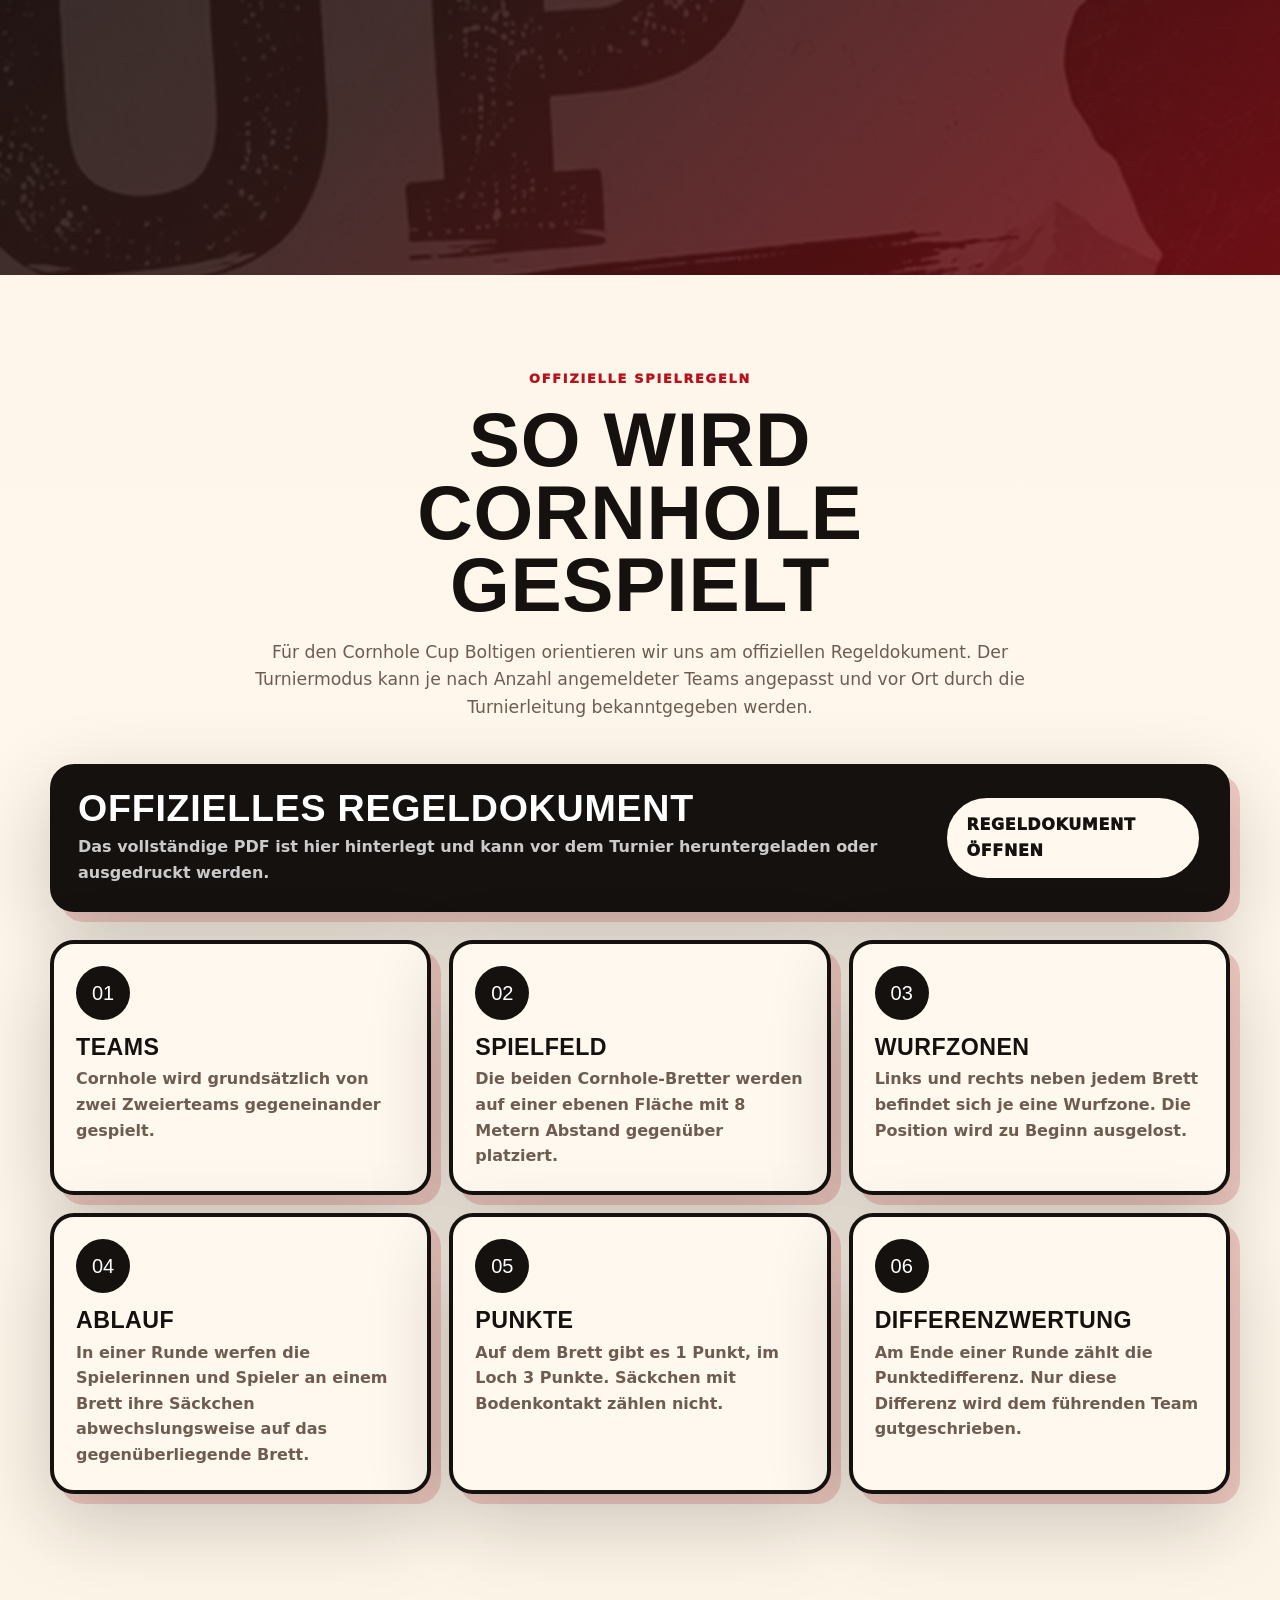
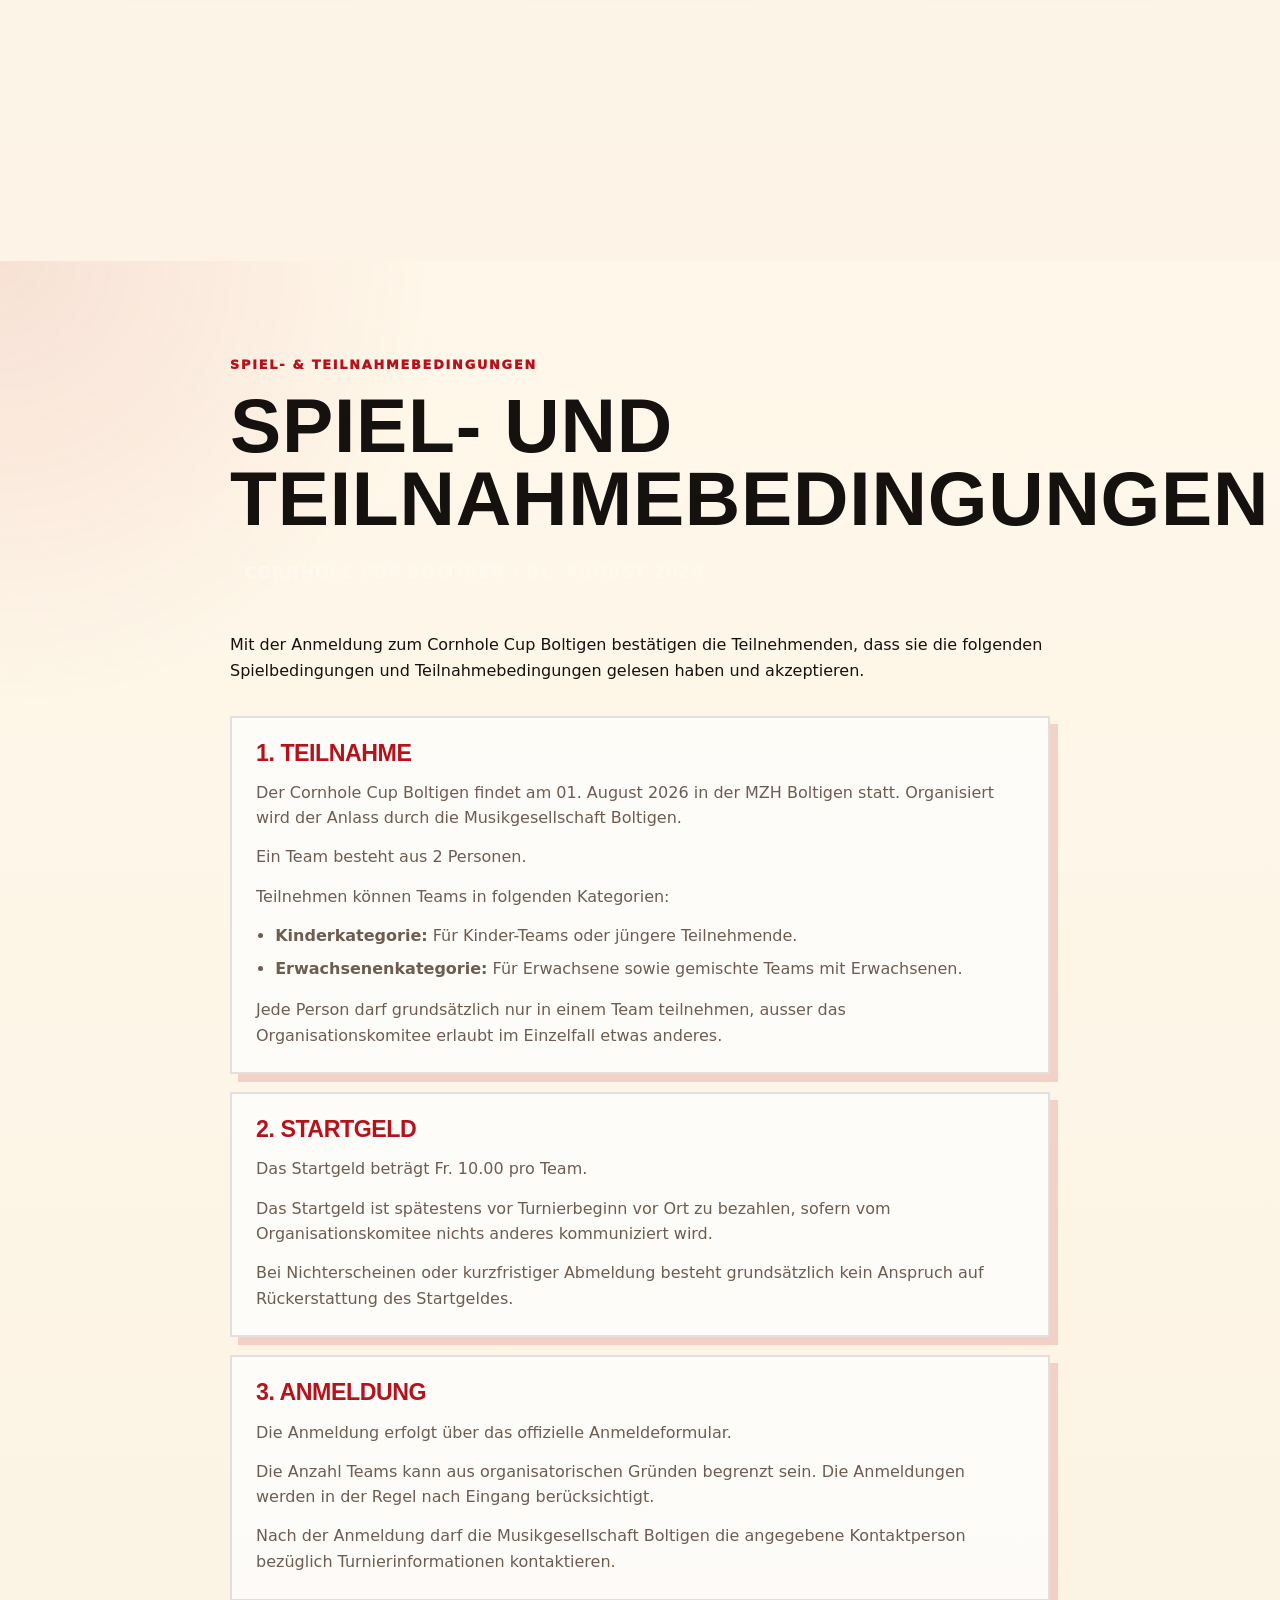
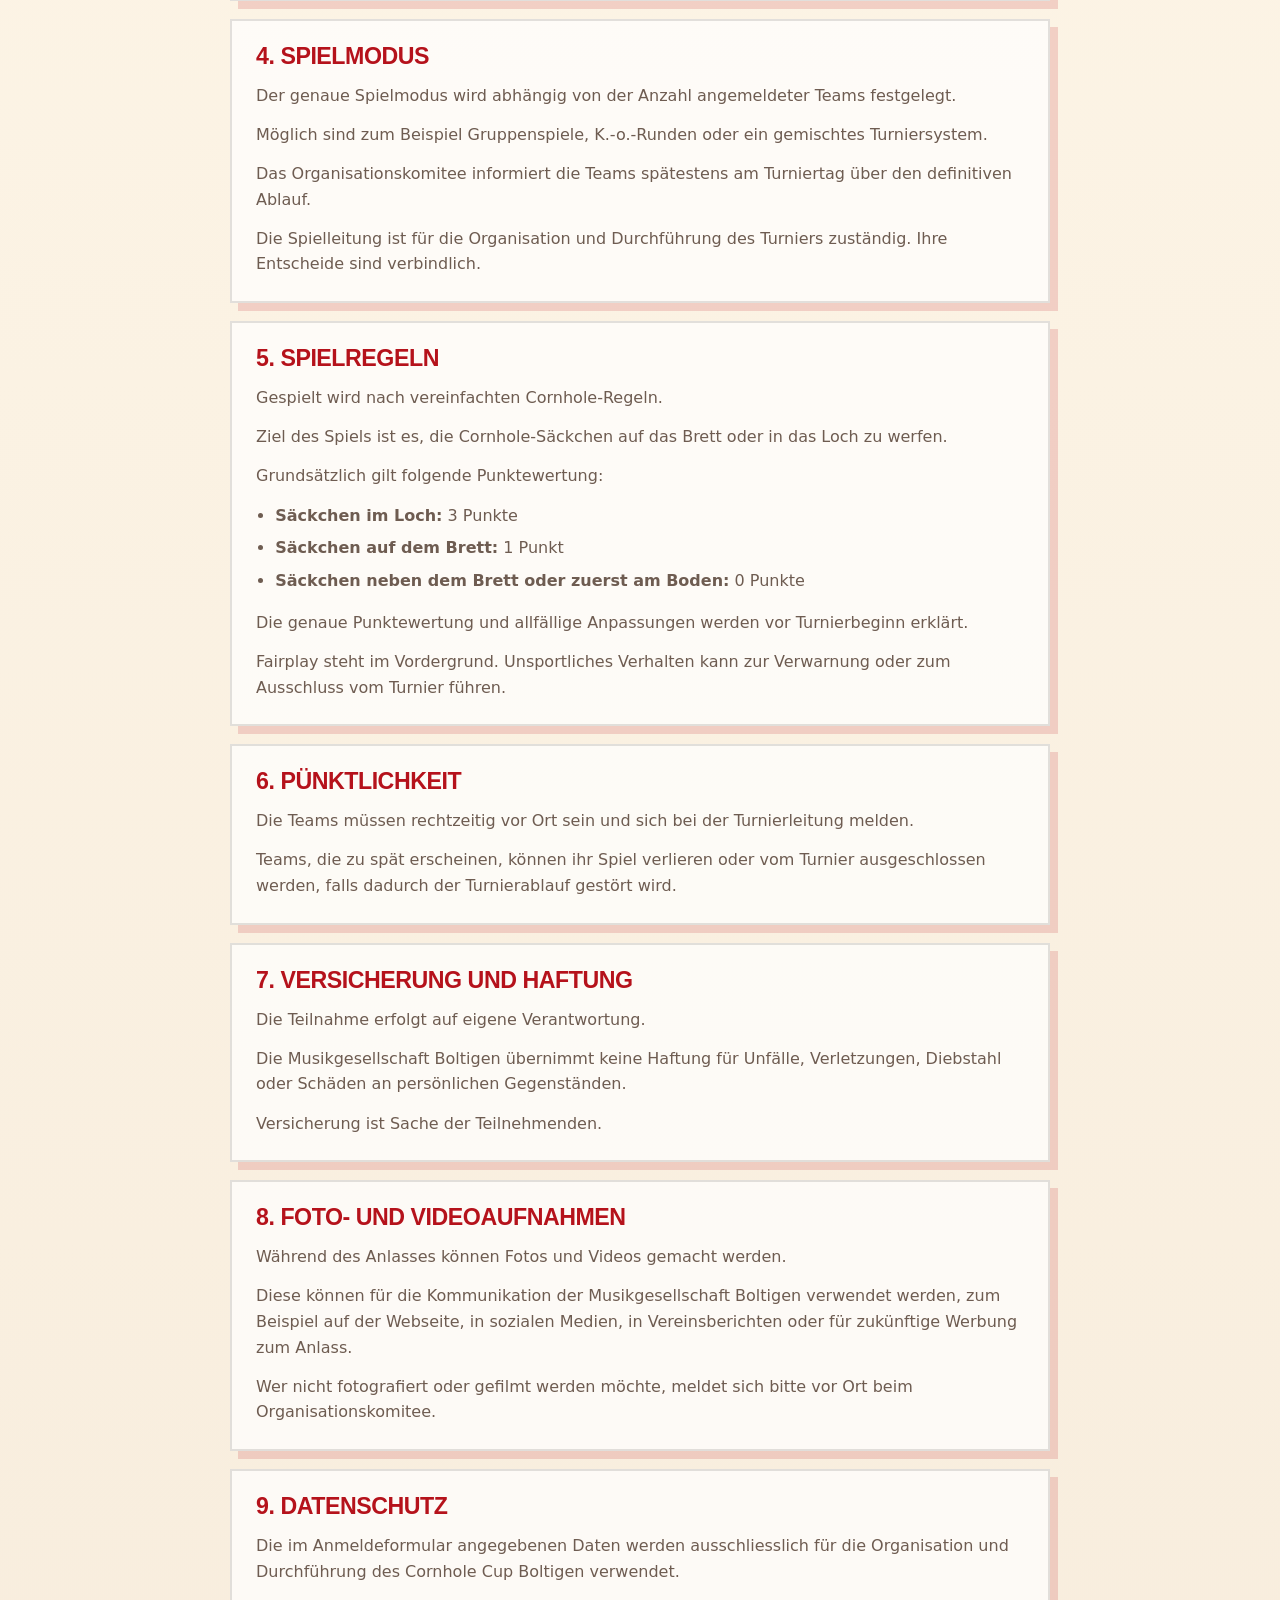
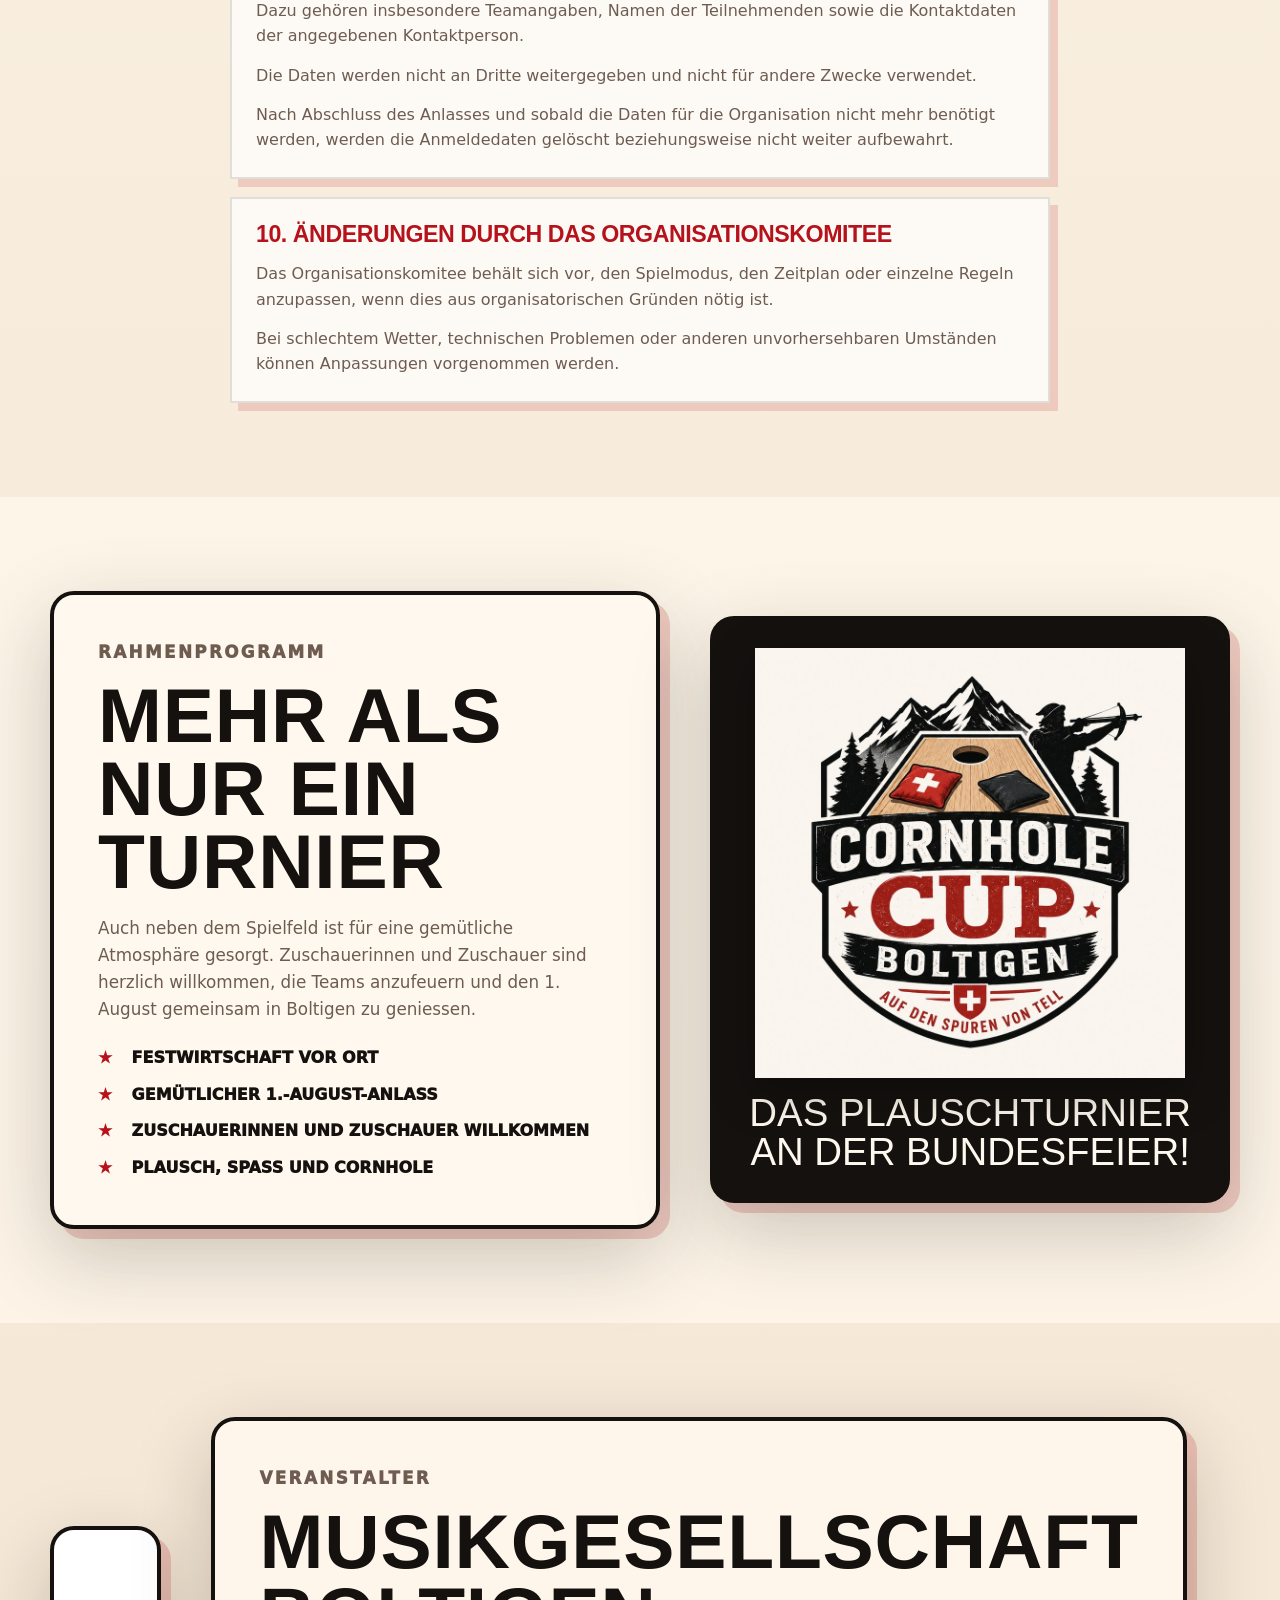
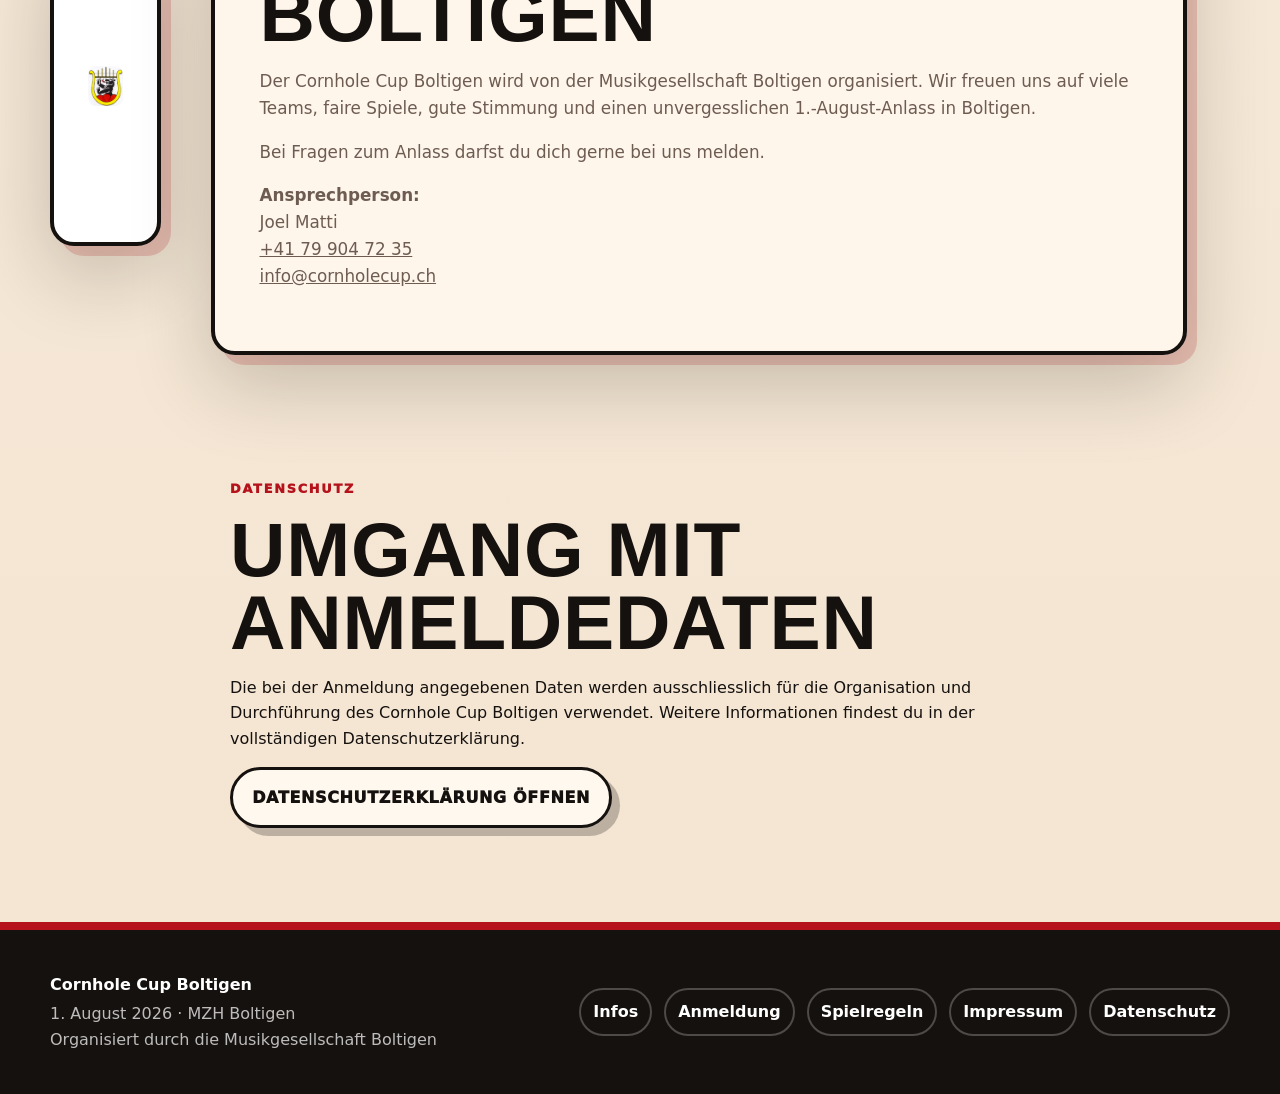
==== commit bbc6a917: "add cloudflare web analytics" ====
--- a/index.html
+++ b/index.html
@@ -28,6 +28,7 @@
     "url": "https://forms.office.com/e/dQCQEpTSBh"
   }
   </script>
+  <!-- Cloudflare Web Analytics --><script defer src='https://static.cloudflareinsights.com/beacon.min.js' data-cf-beacon='{"token": "8286529789144a9cad10b9664ccc2339"}'></script><!-- End Cloudflare Web Analytics -->
 </head>
 <body>
   <a class="skip-link" href="#main">Direkt zum Inhalt</a>
--- a/style.css
+++ b/style.css
@@ -369,4 +369,126 @@
   .legal-actions .button {
     width: 100%;
   }
+}
+
+/* MOBILE FIX: verhindert horizontales Überlaufen auf Android */
+html,
+body {
+  max-width: 100%;
+  overflow-x: hidden;
+}
+
+body {
+  position: relative;
+}
+
+img,
+svg,
+video {
+  max-width: 100%;
+  height: auto;
+}
+
+/* Hero darf nie breiter als der Bildschirm werden */
+.hero,
+.hero * {
+  max-width: 100%;
+}
+
+.hero {
+  overflow: hidden;
+}
+
+/* Mobile Hero-Texte kleiner und umbrechbar machen */
+@media (max-width: 700px) {
+  .hero {
+    min-height: auto;
+    padding: 42px 0 56px;
+  }
+
+  .hero .wrap,
+  .hero-grid,
+  .hero-content {
+    width: 100%;
+    max-width: 100%;
+  }
+
+  .hero-content {
+    padding-left: 18px;
+    padding-right: 18px;
+  }
+
+  .hero h1,
+  .hero-title {
+    width: 100%;
+    max-width: 100%;
+    font-size: clamp(3.2rem, 18vw, 4.8rem);
+    line-height: 0.88;
+    letter-spacing: -0.05em;
+    overflow-wrap: anywhere;
+    word-break: normal;
+  }
+
+  .hero .slogan,
+  .slogan {
+    max-width: 100%;
+    font-size: clamp(1.45rem, 7vw, 2.2rem);
+    line-height: 1.05;
+    overflow-wrap: break-word;
+  }
+
+  .hero .lead,
+  .lead {
+    max-width: 100%;
+    font-size: 1.08rem;
+    line-height: 1.5;
+  }
+
+  .hero-actions,
+  .hero-actions .button,
+  .button.primary {
+    width: 100%;
+    max-width: 100%;
+  }
+}
+
+/* Sehr schmale Android-Geräte */
+@media (max-width: 420px) {
+  .hero h1,
+  .hero-title {
+    font-size: clamp(2.8rem, 17vw, 4.1rem);
+    line-height: 0.9;
+  }
+
+  .hero-content {
+    padding-left: 16px;
+    padding-right: 16px;
+  }
+}
+/* MOBILE: Hero ohne Rand / volle Breite */
+@media (max-width: 700px) {
+  .hero {
+    width: 100vw;
+    max-width: 100vw;
+    margin-left: 50%;
+    transform: translateX(-50%);
+    border-radius: 0;
+  }
+
+  .hero .wrap,
+  .hero-grid,
+  .hero-content {
+    width: 100%;
+    max-width: 100%;
+    margin: 0;
+  }
+
+  .hero .wrap {
+    padding-left: 0;
+    padding-right: 0;
+  }
+
+  .hero-content {
+    border-radius: 0;
+  }
 }
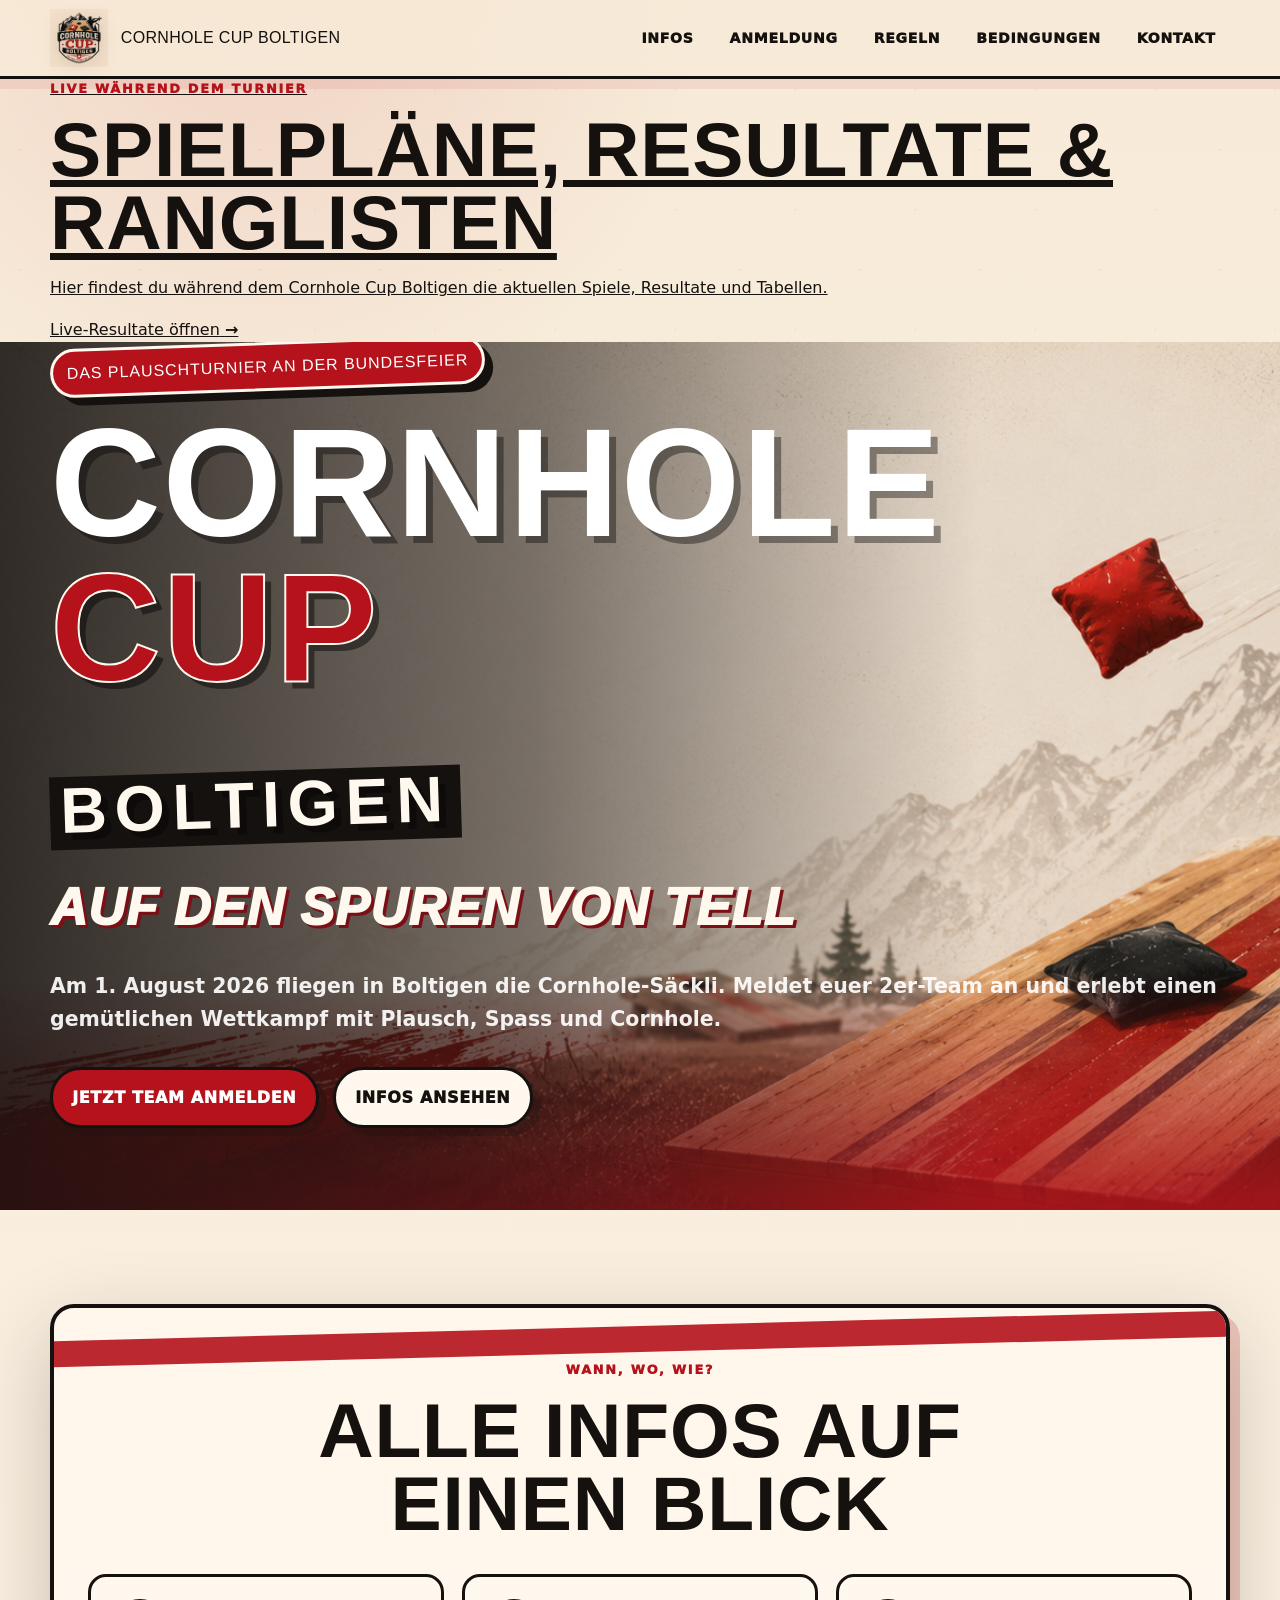
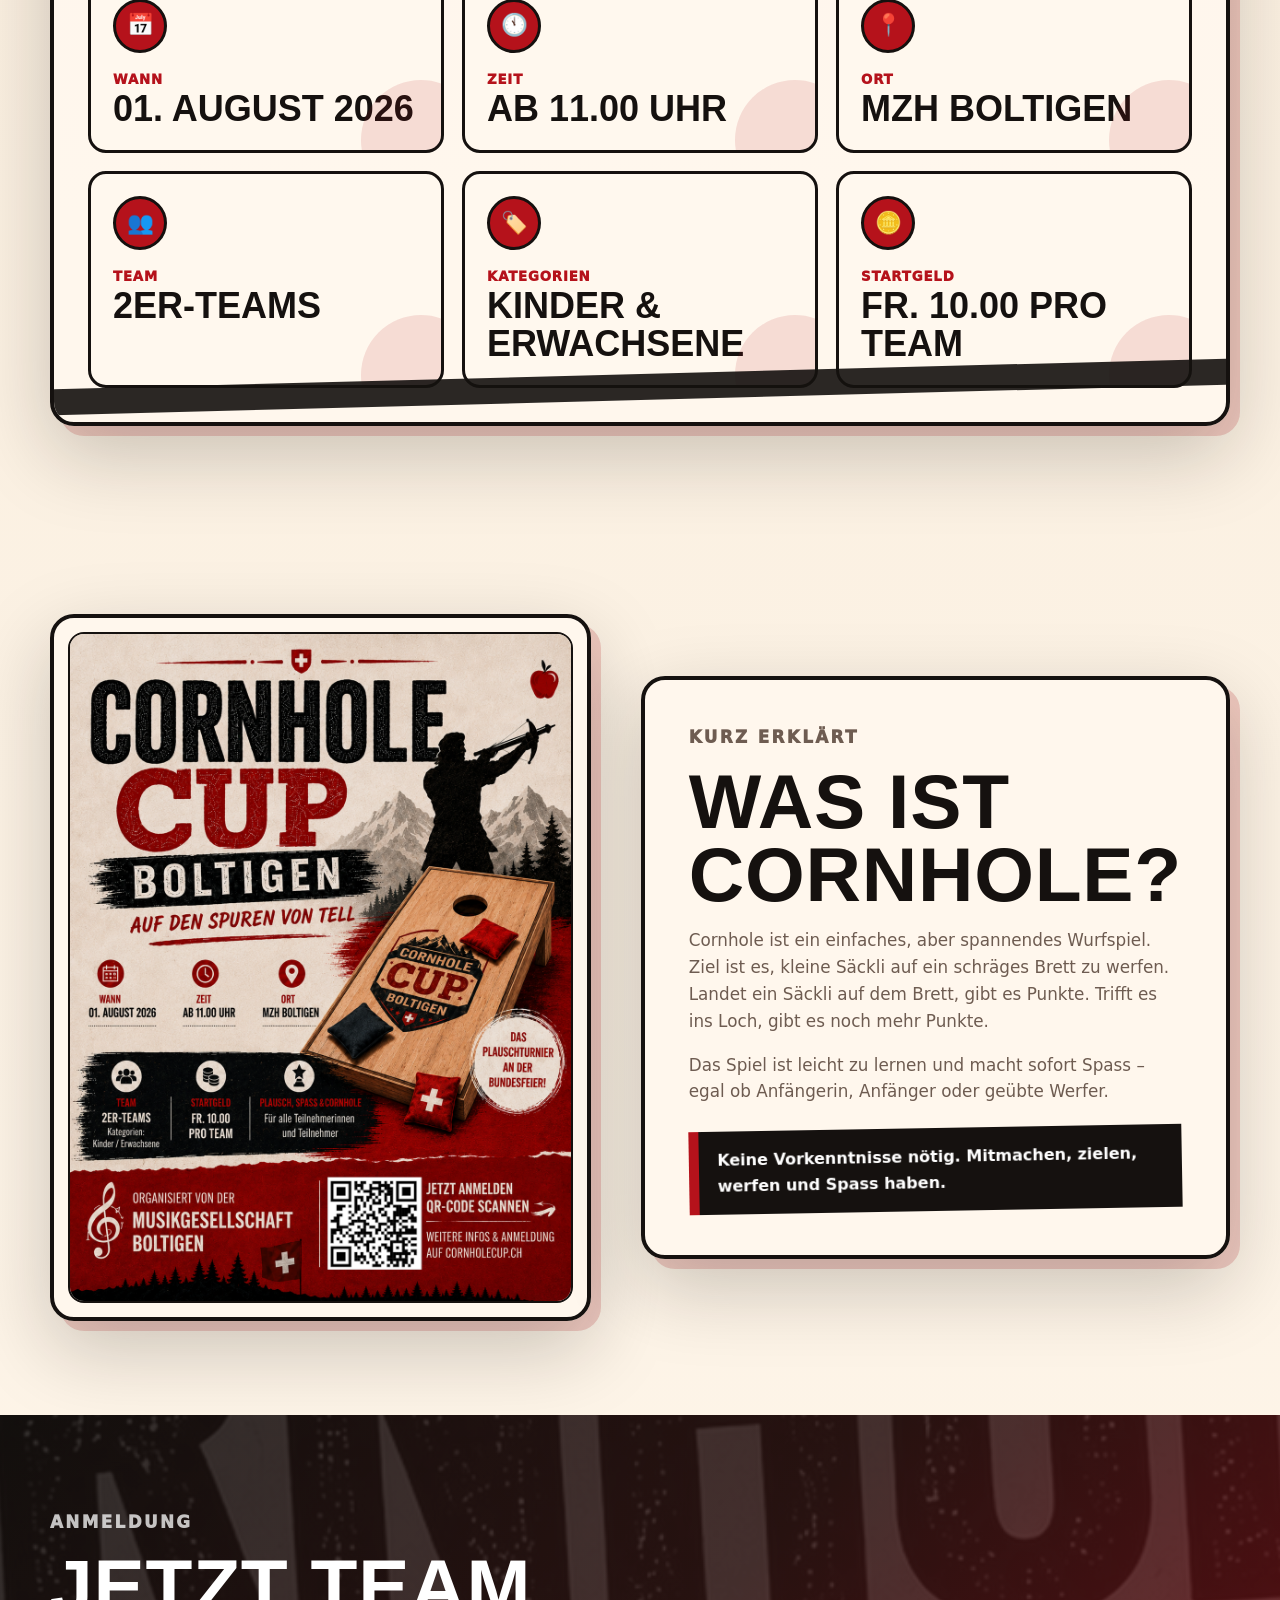
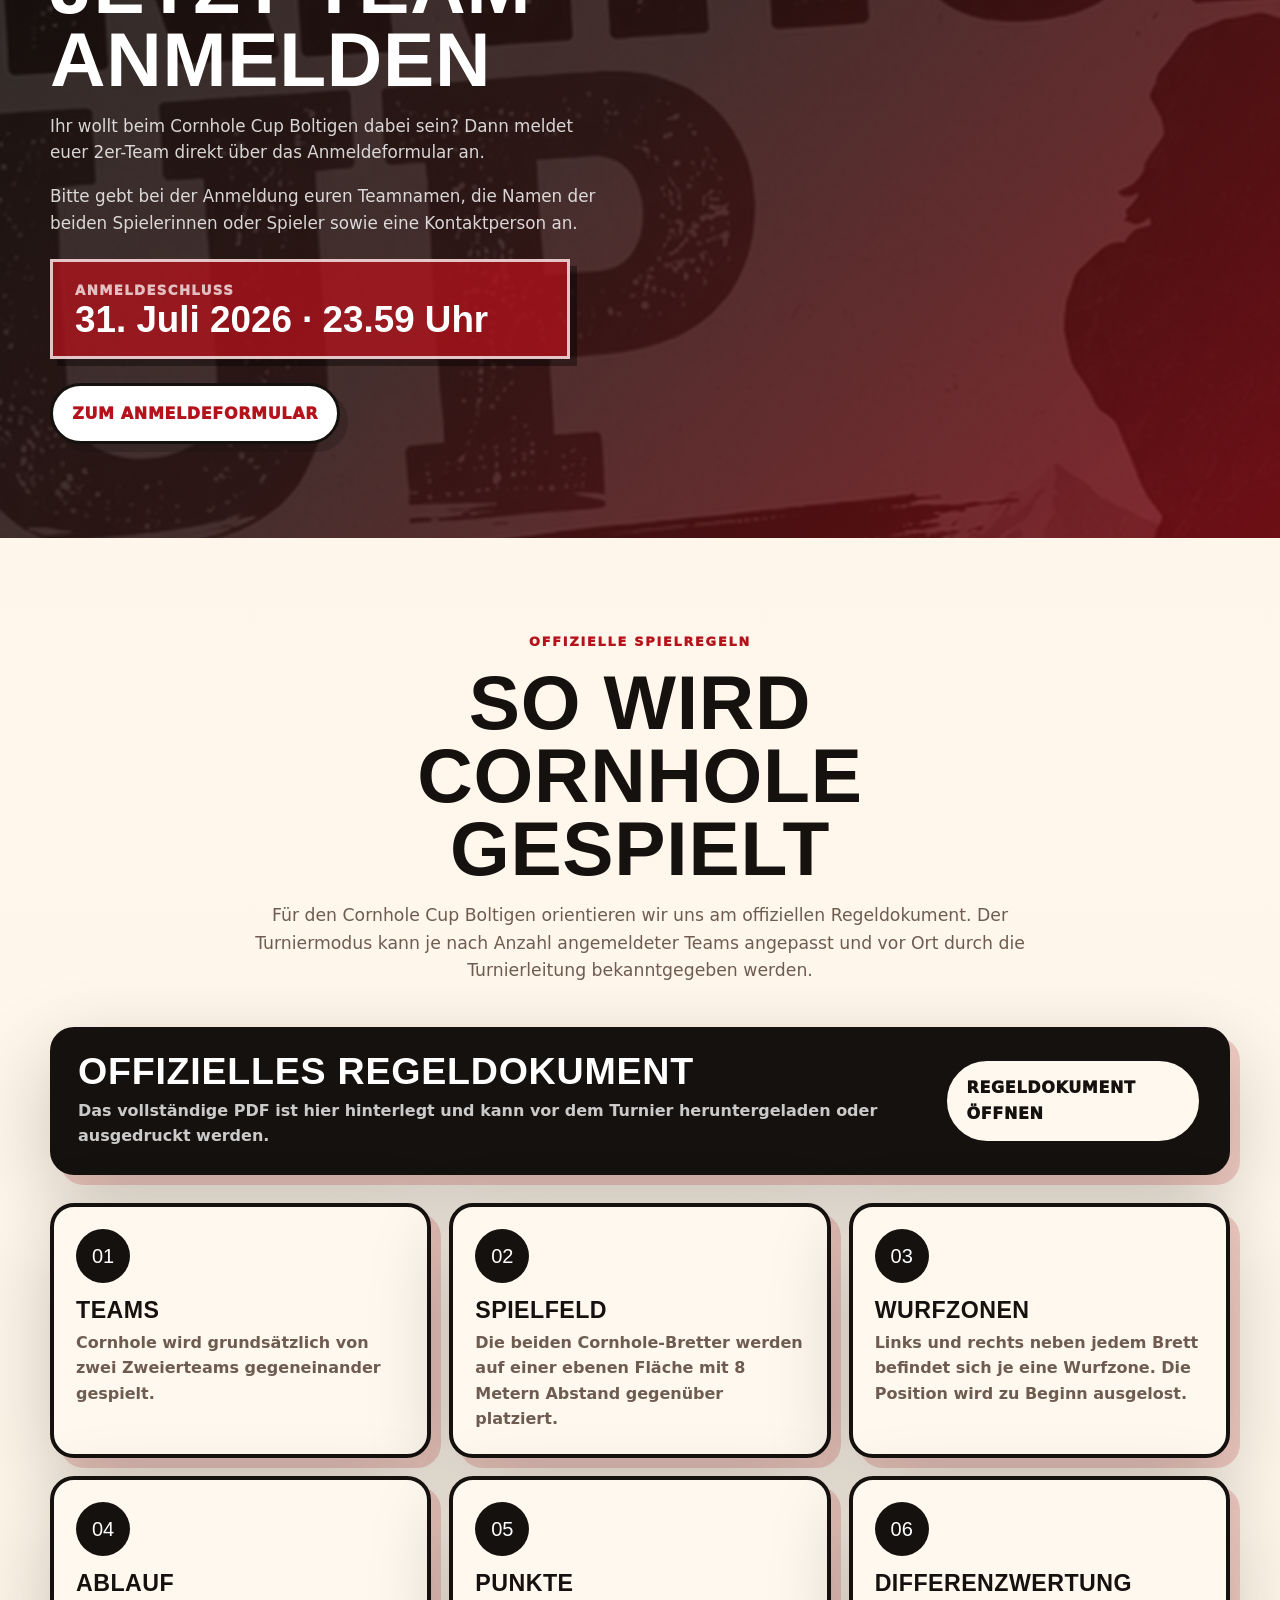
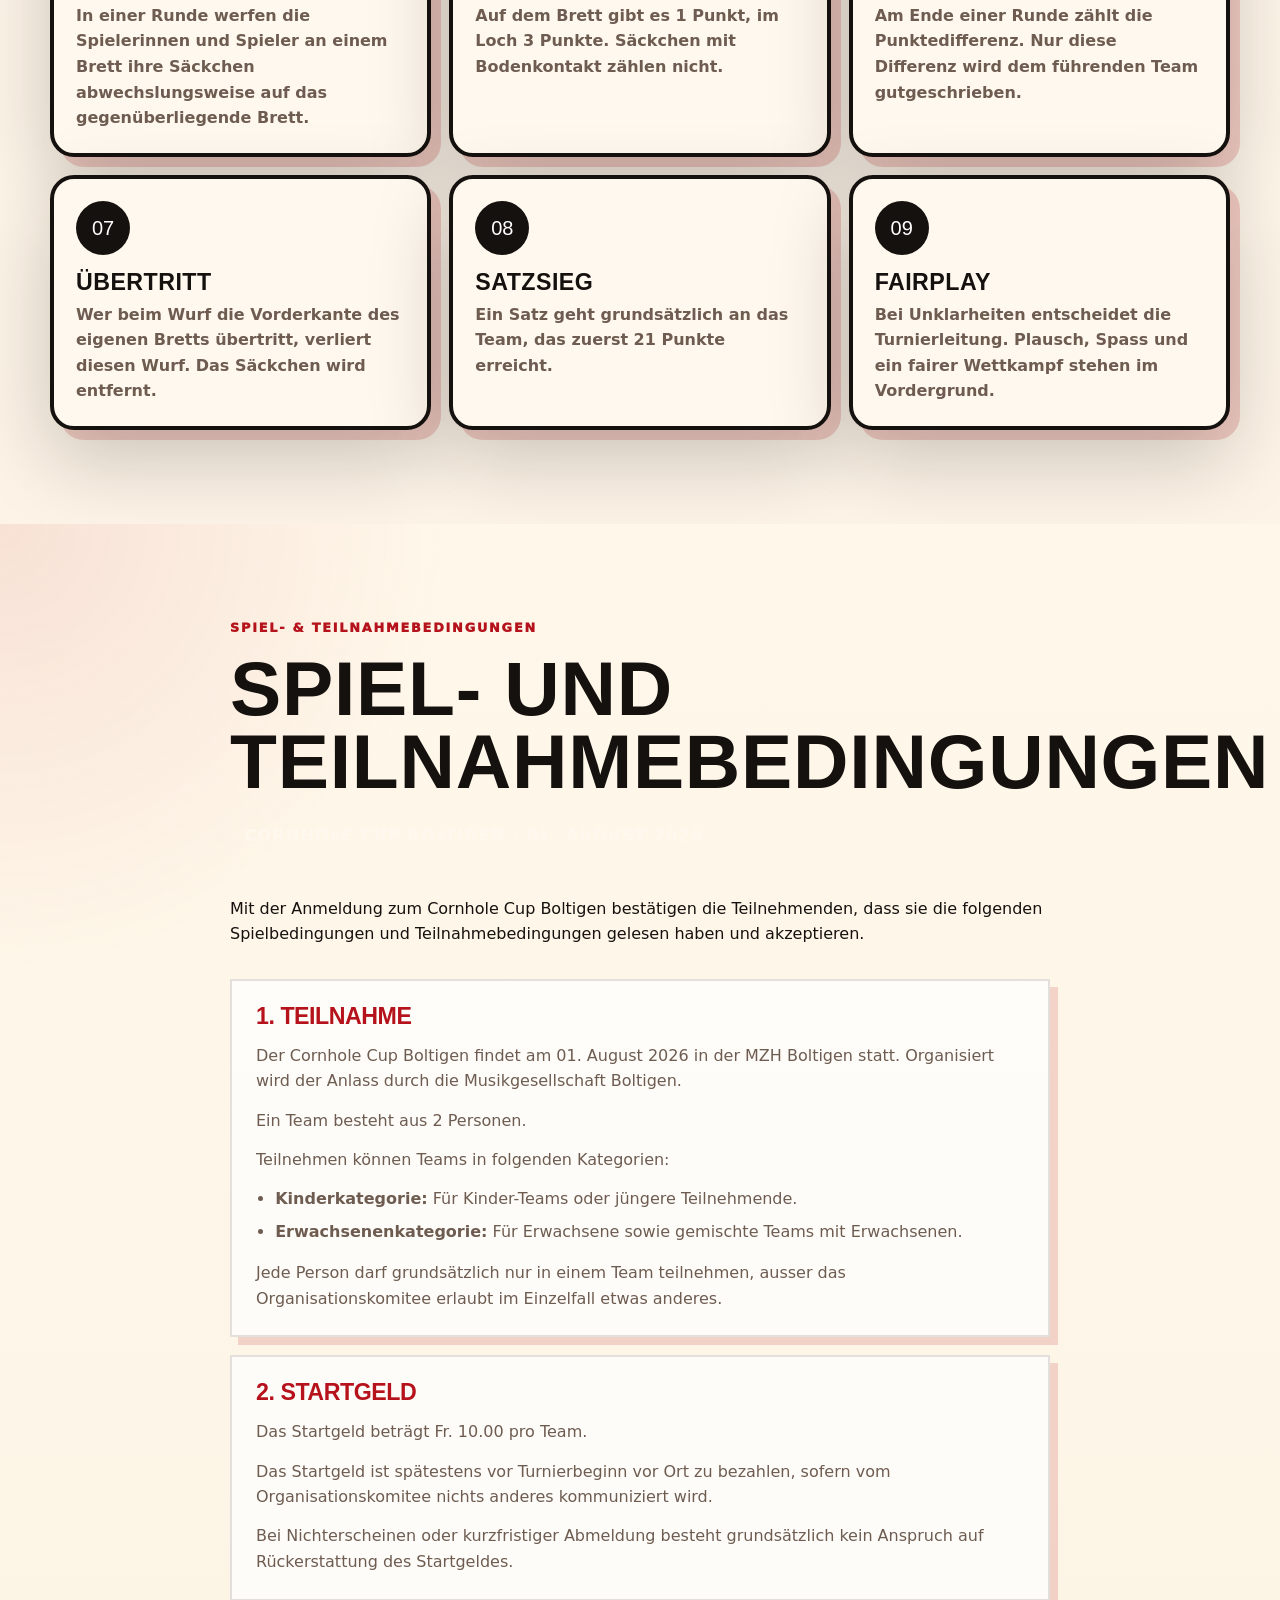
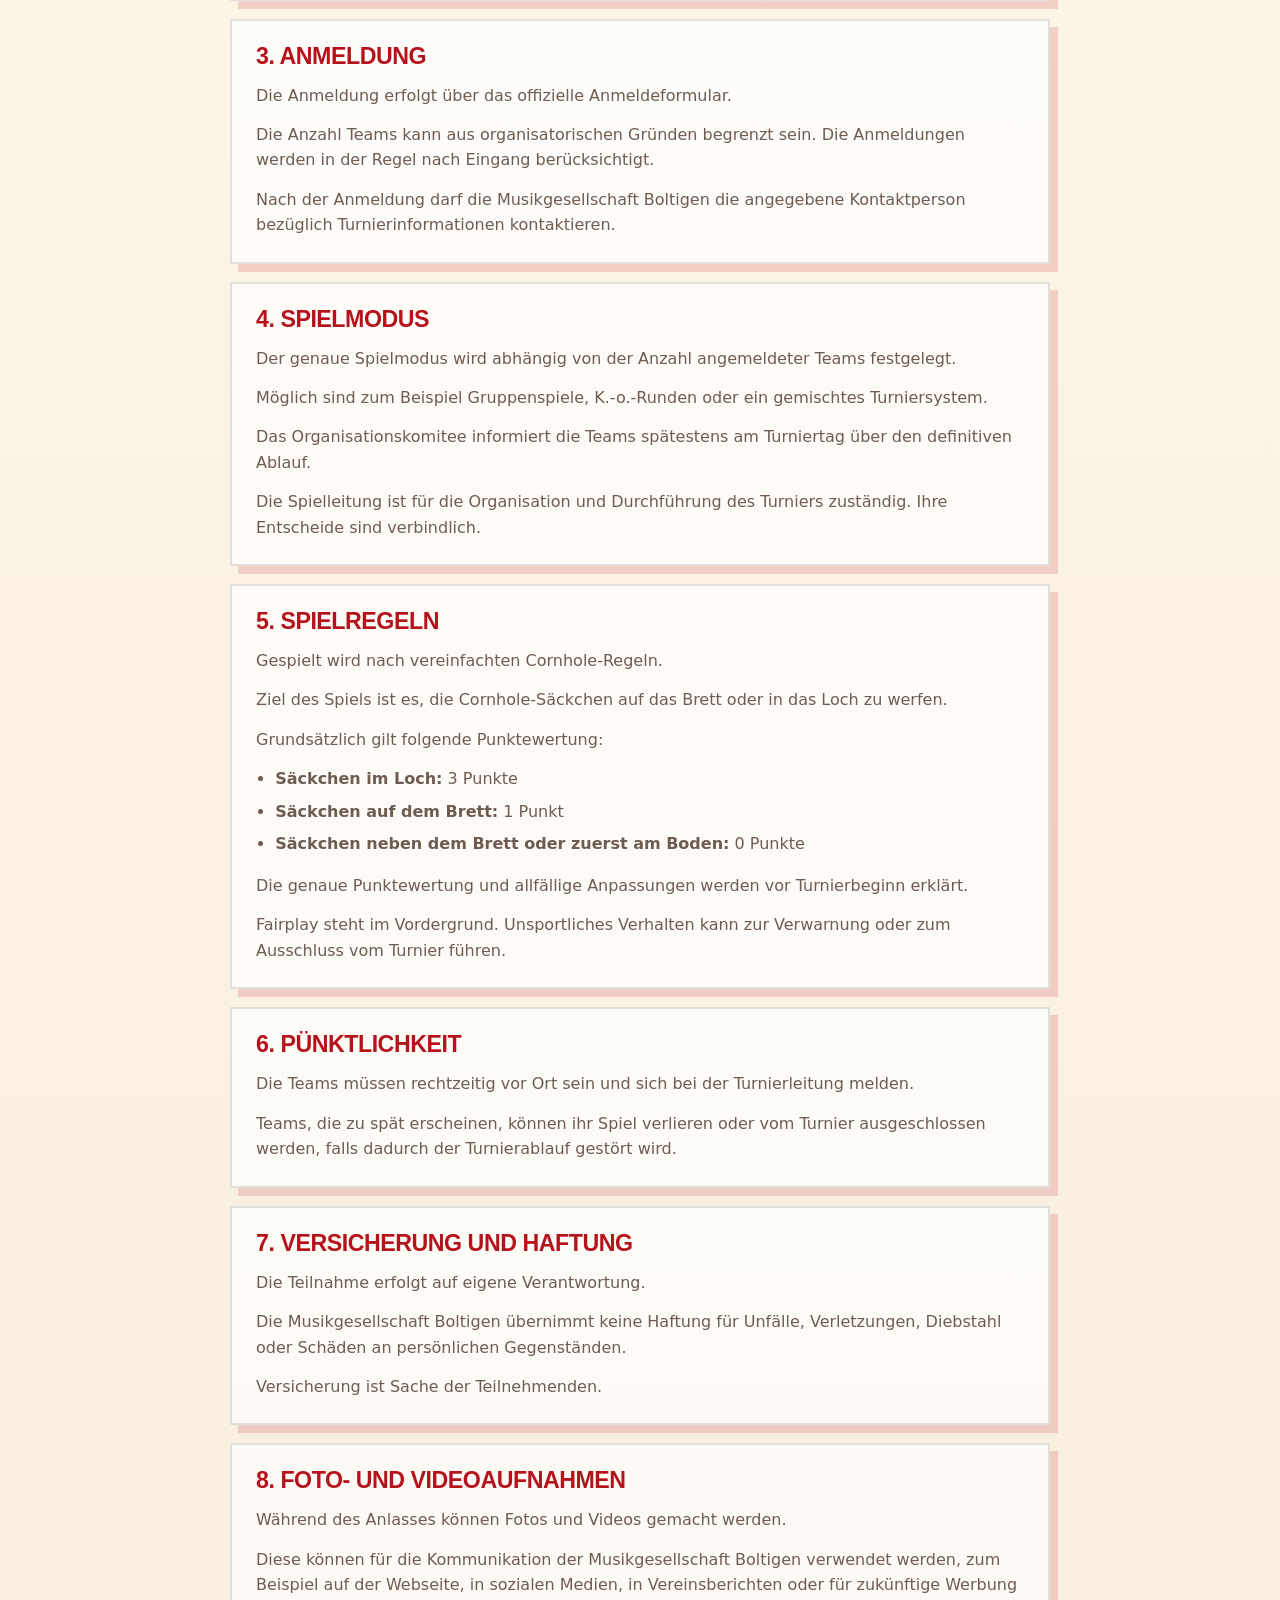
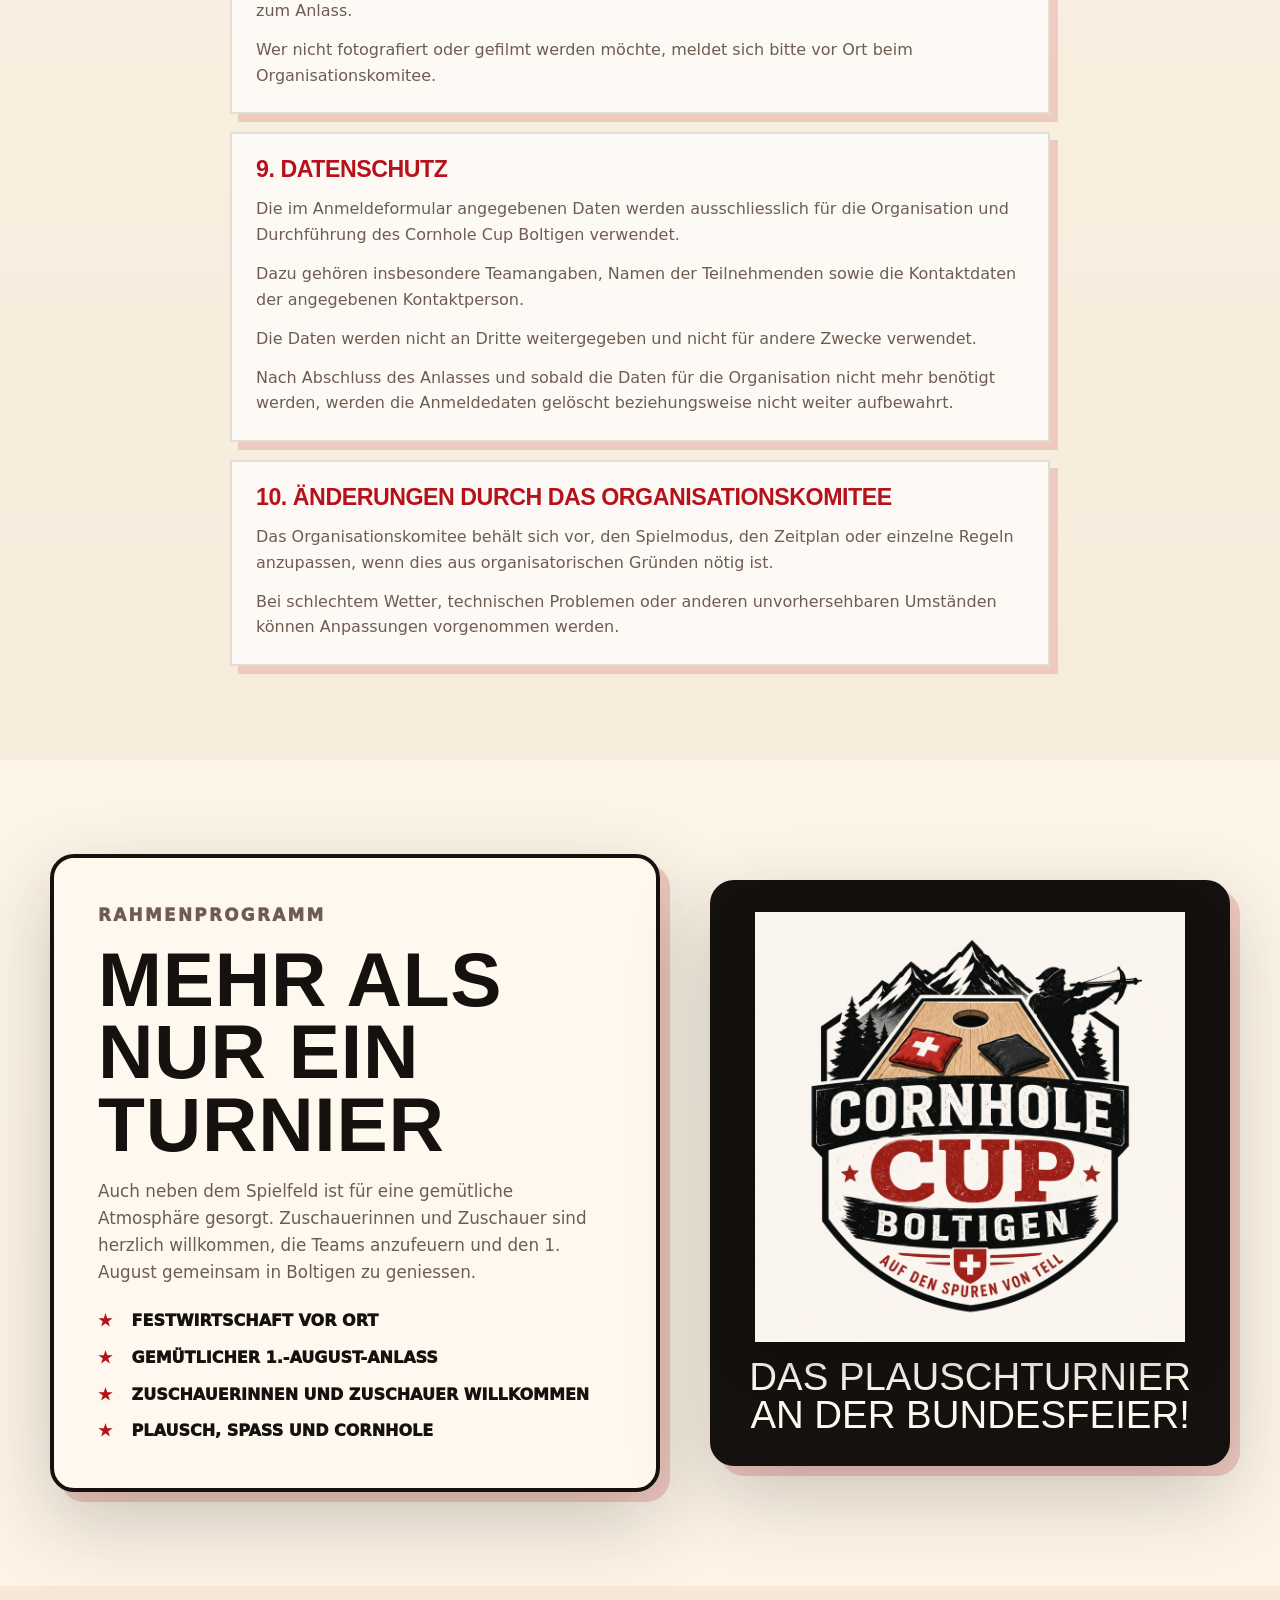
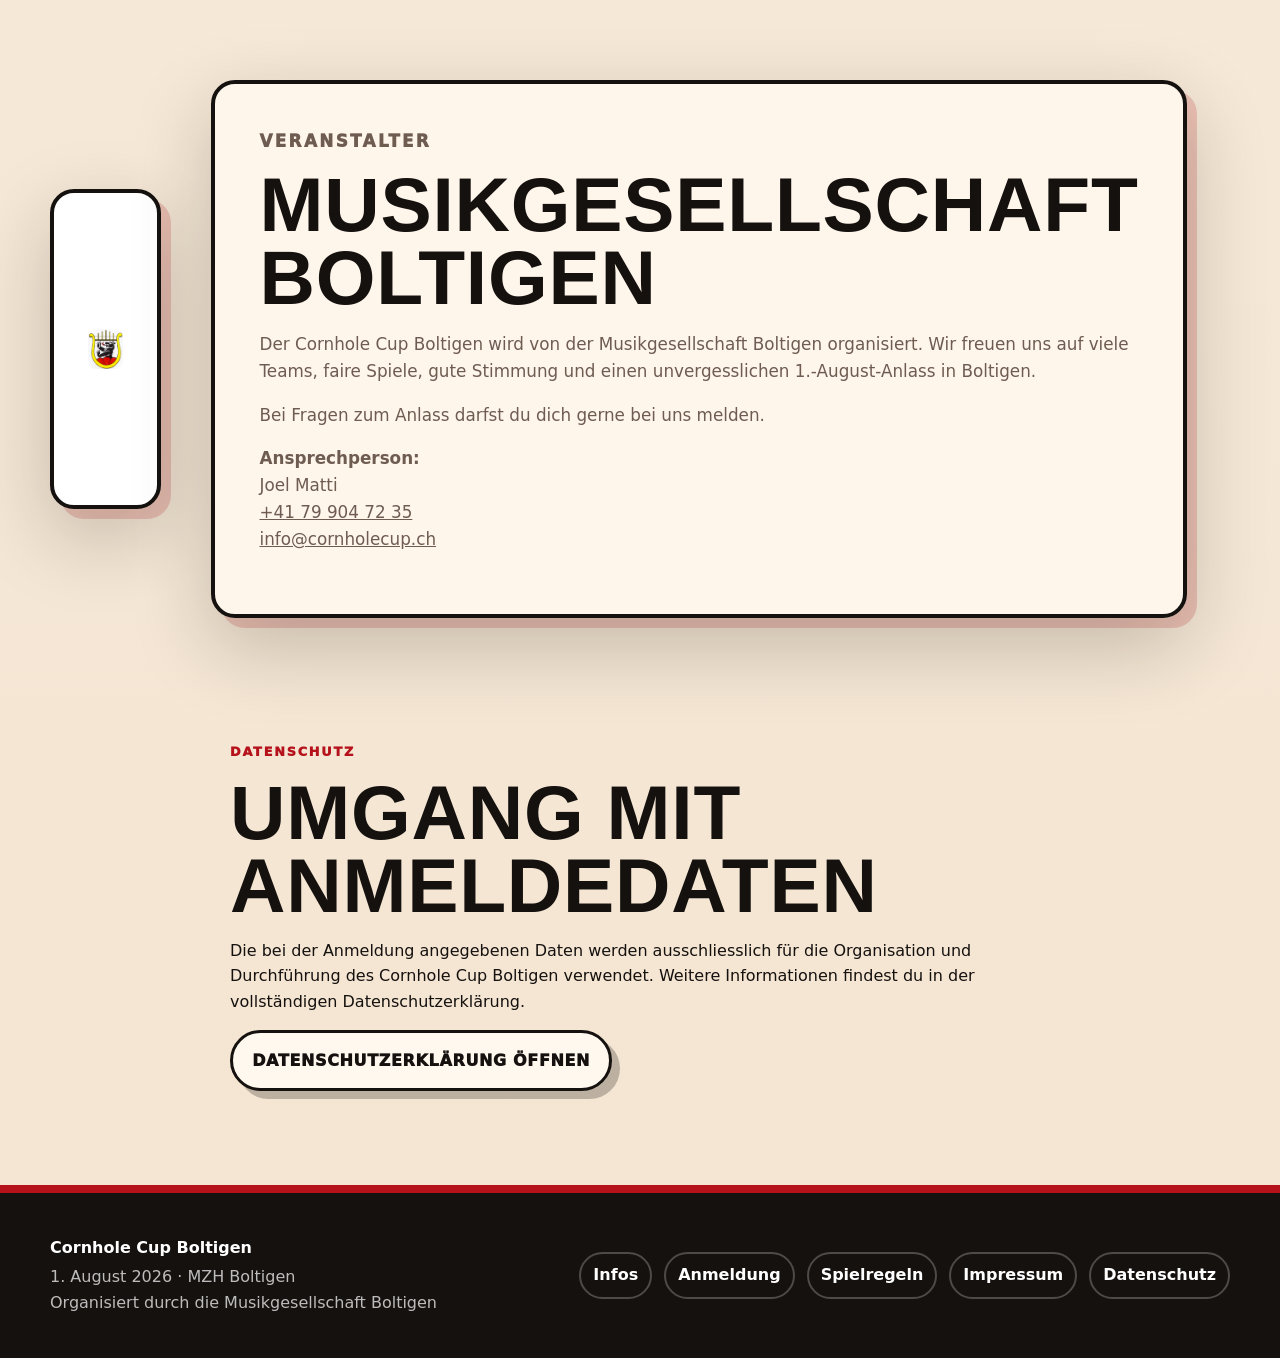
==== commit b7acc90d: "add link to live results" ====
--- a/index.html
+++ b/index.html
@@ -51,6 +51,30 @@
   </header>
 
   <main id="main">
+
+    <section class="live-results-banner" id="live-resultate">
+      <div class="wrap">
+        <a class="live-results-card" href="https://turnier.cornholecup.ch/live.php" target="_blank" rel="noopener">
+          <div class="live-results-pulse" aria-hidden="true"></div>
+    
+          <div class="live-results-content">
+            <p class="eyebrow">Live während dem Turnier</p>
+            <h2>Spielpläne, Resultate & Ranglisten</h2>
+            <p>
+              Hier findest du während dem Cornhole Cup Boltigen die aktuellen Spiele,
+              Resultate und Tabellen.
+            </p>
+          </div>
+    
+          <div class="live-results-action">
+            <span>Live-Resultate öffnen</span>
+            <strong>→</strong>
+          </div>
+        </a>
+      </div>
+    </section>
+
+
     <section class="hero">
       <div class="hero-poster" role="img" aria-label="Cornhole Cup Boltigen – Auf den Spuren von Tell"></div>
       <div class="wrap hero-content reveal">
